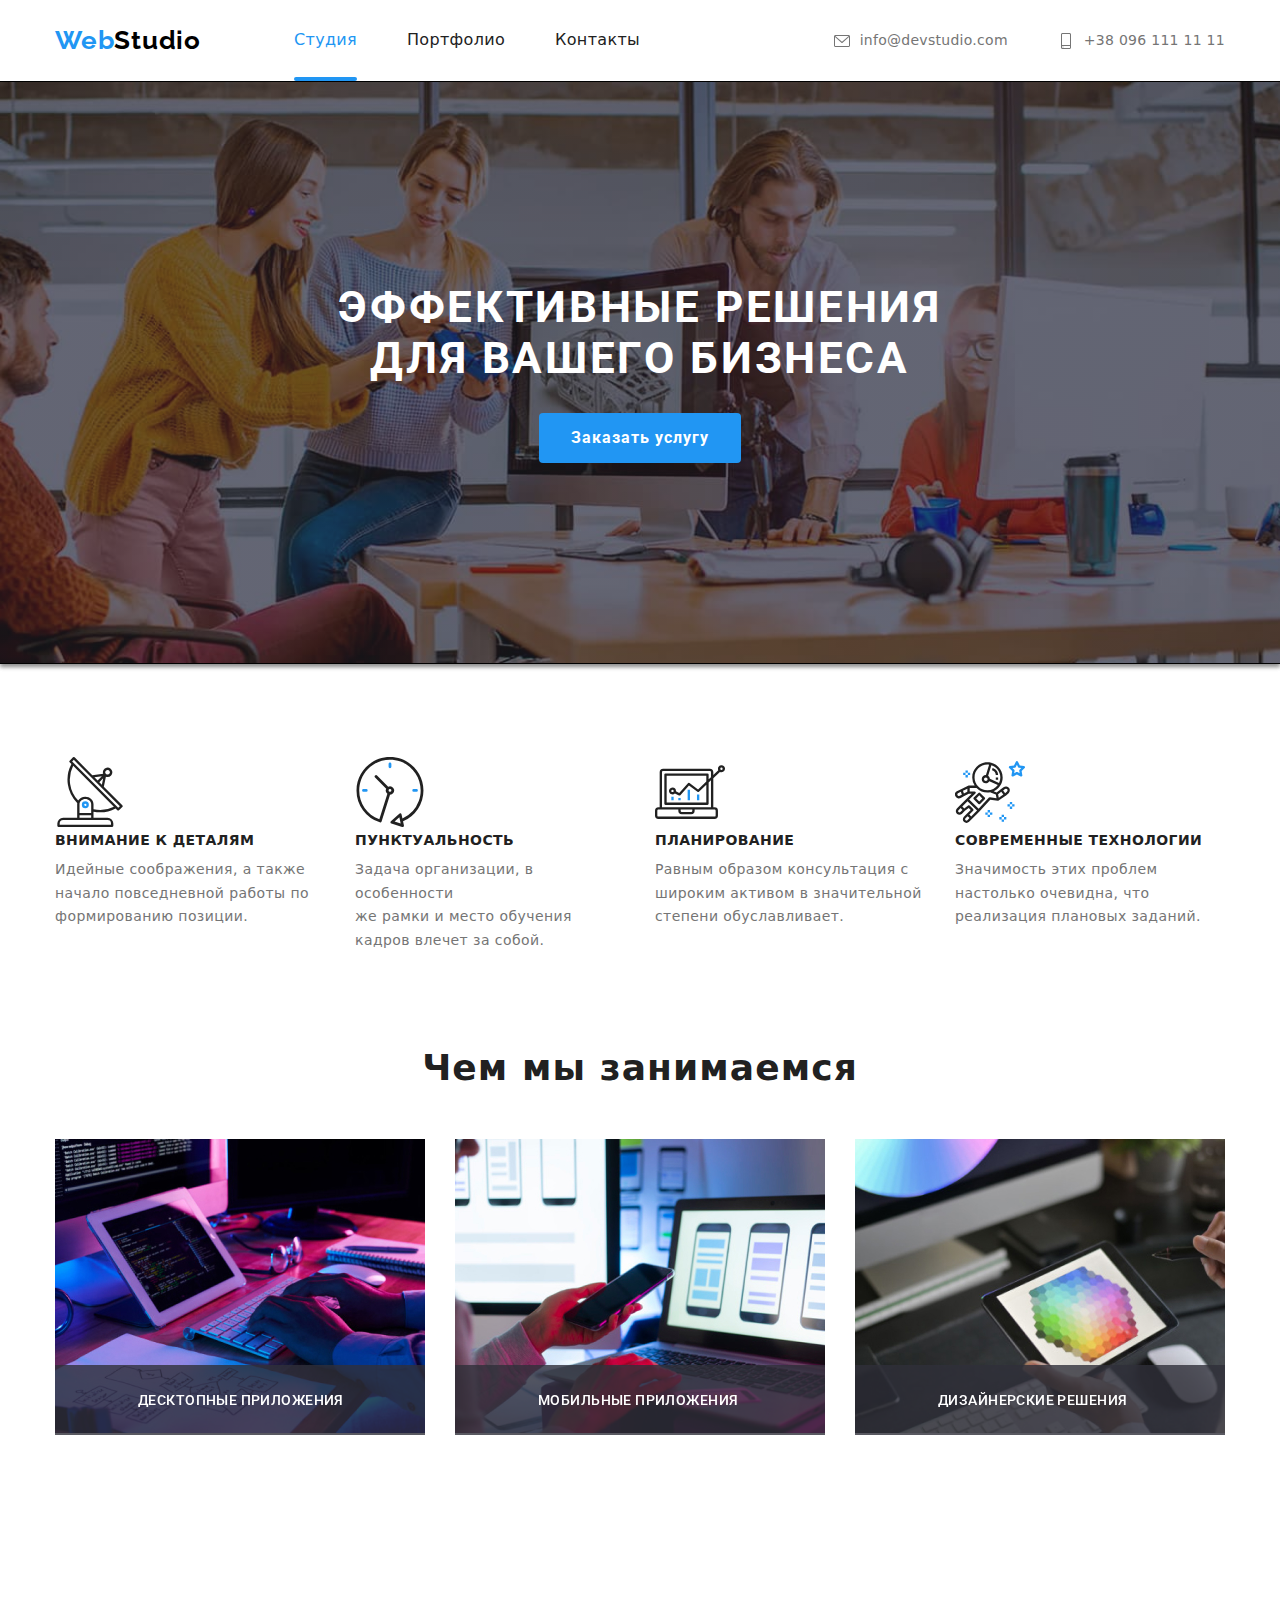
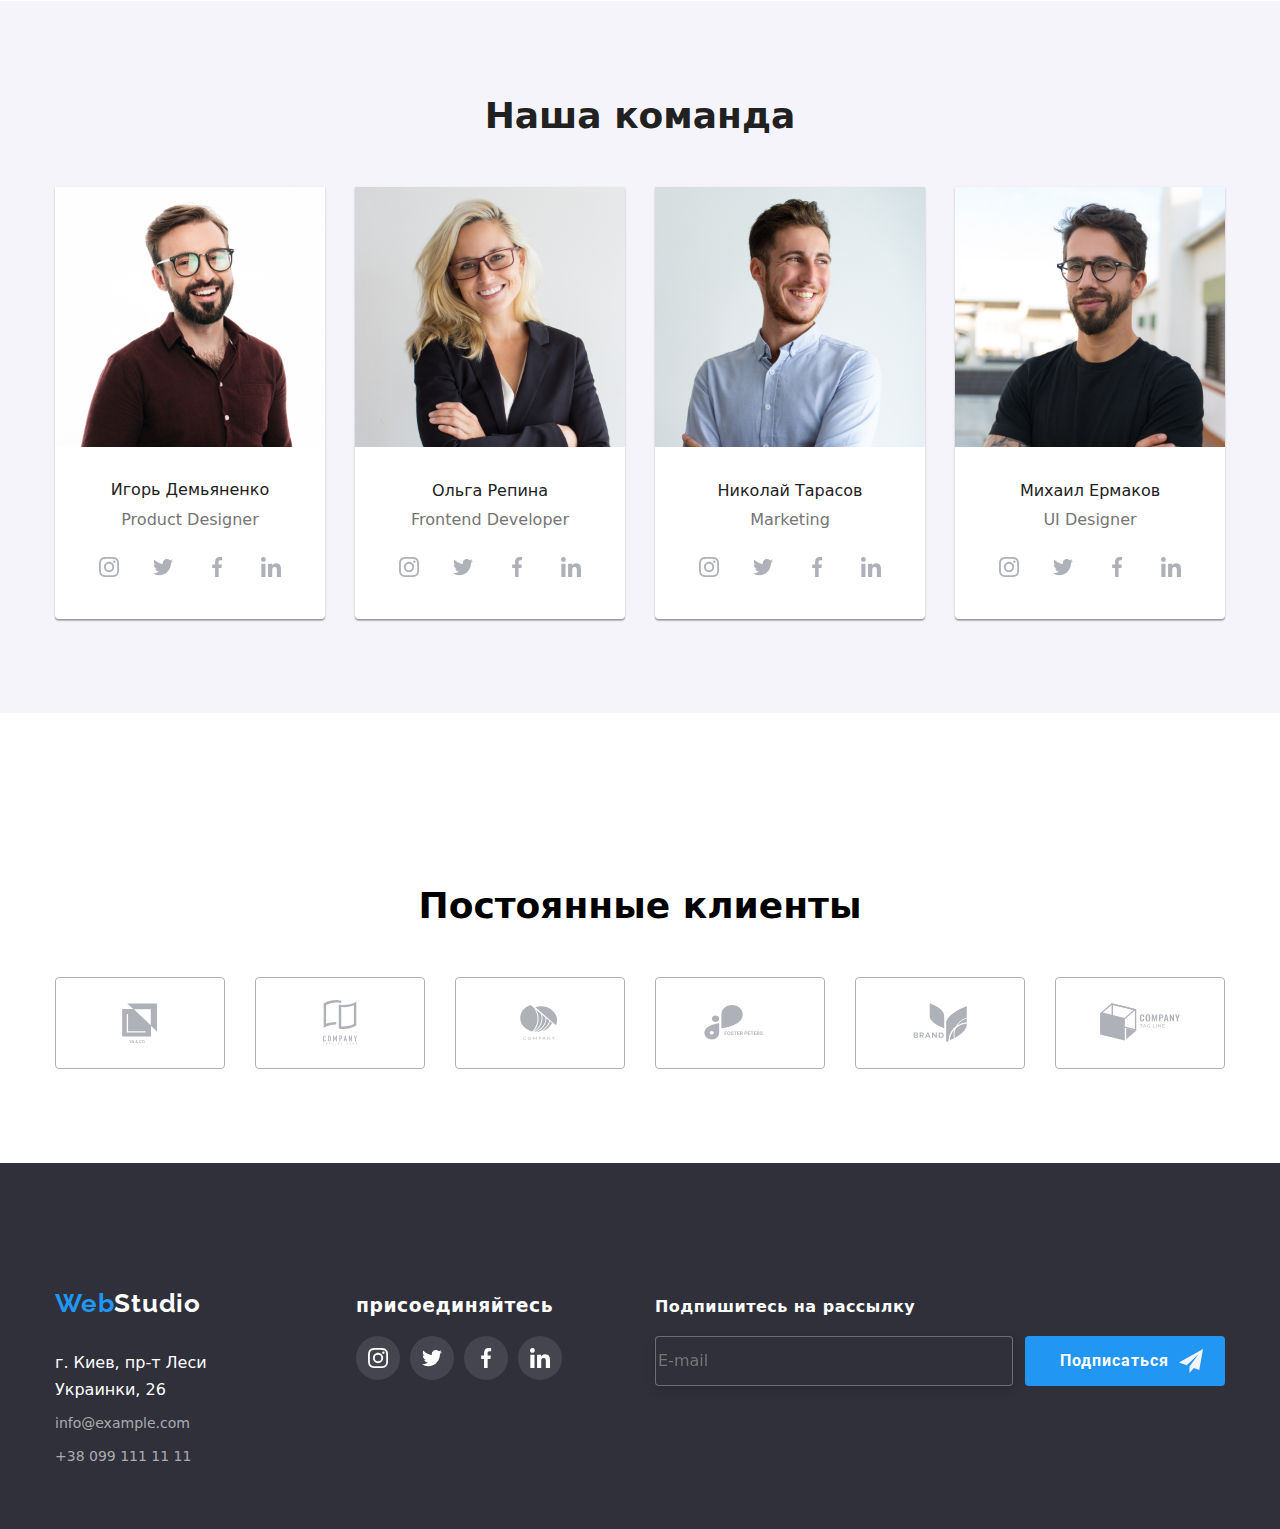
==== index.html @ 6992325c "yo" ====
<!DOCTYPE html>
<html lang="ru">
  <head>
    <meta charset="UTF-8" />
    <meta http-equiv="X-UA-Compatible" content="IE=edge" />
    <meta name="viewport" content="width=device-width, initial-scale=1.0" />
    <title>Document</title>
    <!--Стили-->
    <link rel="stylesheet" href="./css/style.css" />
    <!--Основные шрифты-->
    <link rel="preconnect" href="https://fonts.googleapis.com" />
    <link rel="preconnect" href="https://fonts.gstatic.com" crossorigin />
    <link
      href="https://fonts.googleapis.com/css2?family=Raleway:wght@700&family=Roboto:wght@400;500;700;900&display=swap"
      rel="stylesheet"
    />
    <link
      rel="stylesheet"
      href="https://cdnjs.cloudflare.com/ajax/libs/modern-normalize/1.1.0/modern-normalize.min.css"
    />
  </head>
  <body>
    <!-- Секция хедер -->
    <header class="header">
      <div class="container header-nav-list">
        <nav class="header-container">
          <a class="header-logo" href="./index.html"
            >Web<span class="logo-studio">Studio</span></a
          >

          <ul class="header-list list">
            <li class="nav-item">
              <a href="./index.html" class="header-item-studio  current neon"
                >Студия</a
              >
            </li>
            <li class="nav-item">
              <a
                href="./portfolio.html"
                class="header-item-portfolio"
                target="_blank"
                >Портфолио</a
              >
            </li>
            <li class="nav-item">
              <a href="" class="header-item-contacts">Контакты</a>
            </li>
          </ul>
        </nav>
        <ul class="header-nav list">
          <li class="mail-contacts link">
            <a class="header-mail" href="mailto:info@devstudio.com">
              <svg class="icon-mail" width="16px" height="12px">
                <use href="./images/icons.svg/symbol-defs.svg#mail" ></use>
              </svg>
              info@devstudio.com
            </a>
          </li>
          <li class="mail-contacts link">
            <a class="header-phone" href="tel:+380961111111">
              <svg class="icon-phone" width="10px" height="16px">
                <use href="./images/icons.svg/symbol-defs.svg#telefone"></use>
              </svg>
              +38 096 111 11 11</a
            >
          </li>
        </ul>
      </div>
    </header>
    <!-- Уникальный контент -->
    <main class="main">
      <section class="unique-content">
        <div class="container">
          <h1 class="main-logo">
            Эффективные решения<br />
            для вашего бизнеса
          </h1>
          <button class=" main-button" type="button btn" data-modal-open>Заказать услугу</button>
       <div class=" backdrop is-hidden" data-modal>
            <div class="modal">
             <button class=" close-btn" data-modal-close>
               <svg class="close">
                 <use href="./images/icons.svg/symbol-defs.svg#icon-close">
                 </use>
                </svg>
                </use>
              </button>
              <h2 class="modal-title">Оставьте свои данные, мы вам перезвоним</h2>
              <form class="form-js">                
              <div class="modal-js">
                <label for="name">Имя</label>
                
                <input class="input-box" type="text" name="name" id="name">
              <svg class="modal-icon"><use href="./images/icons.svg/modal.svg#black-man"></use></svg>
              </div>
              <div class="modal-js">
                <label for="tel">Телефон</label>
                <svg class="modal-icon"><use href="./images/icons.svg/modal.svg#black-phone"></use></svg>
                <input class="input-box" type="tel" name="tel" id="tel">
              </div>
              <div class="modal-js">
                <label for="input-box">Почта</label>
                <svg class="modal-icon"><use href="./images/icons.svg/modal.svg#black-email"></use></svg>
                <input class="input-box" type="mail" name="mail" id="mail">
                </div>
                <div class="modal-js">
                  <label  for="input-box-coment">Коментарий</label>
                  <textarea class="input-box-coment" name="coment" id="coment" placeholder="Введите текст" rows="10"></textarea>
              </div>
              <div class="modal-js">
                <label class="checkbox__label">
                <input  class="checkbox__input visualitty-hidden" type="checkbox" >
                 <span class="custom-checkbox">
                   <svg class="custom-checkbox-icon" width="11" height="8"><use href="./images/icons.svg/modal.svg#checkmark"></svg> </span>
                  <span class="text-modal">Соглашаюсь с рассылкой и принимаю</span> <a class="modal-link" href> Условия договора </a></span>
                </label>
              </div>
              </form>
              <button class="send"><a class="send-maseng" href="">Отправить</a></button>
            </div>
          </div>
        </div>
      </section>

      <section class="hero">
        <div class="container">
          <ul class="hero-list list">
            <li class="hero-item">
              <div class="hero-item-logo">
                <svg class="item-logo-svg">
                    <use href="./images/icons.svg/symbol-defs.svg#antenna">
                    </use>
                  </svg>
                </div>
              <h3 class="hero-title">Внимание к деталям</h3>
              <p class="upper-title">
                Идейные соображения, а также <br />
                начало повседневной работы по формированию позиции.
              </p>
            </li>

            <li class="hero-item clock">
              <div class="hero-item-logo">
                <svg class="item-logo-svg">
                    <use href="./images/icons.svg/symbol-defs.svg#clock-1">
                    </use>
                  </svg>
                </div>
              <h3 class="hero-title">Пунктуальность</h3>
              <p class="upper-title">
                Задача организации, в особенности<br />
                же рамки и место обучения кадров влечет за собой.
              </p>
            </li>

            <li class="hero-item noute">
              <div class="hero-item-logo">
                <svg class="item-logo-svg">
                    <use href="./images/icons.svg/symbol-defs.svg#noute">
                    </use>
                  </svg>
                </div>
              <h3 class="hero-title">Планирование</h3>
              <p class="upper-title">
                Равным образом консультация с широким активом в значительной
                степени обуславливает.
              </p>
            </li>

            <li class="hero-item cosmo">
              <div class="hero-item-logo">
                <svg class="item-logo-svg">
                    <use href="./images/icons.svg/symbol-defs.svg#cosmo">
                    </use>
                  </svg>
                </div>
              <h3 class="hero-title">Современные технологии</h3>
              <p class="upper-title">
                Значимость этих проблем настолько очевидна, что реализация
                плановых заданий.
              </p>
            </li>
          </ul>
        </div>
      </section>
      <section class="study">
        <div class="container">
          <h2 class="study-title" lang="ru">Чем мы занимаемся</h2>
          <ul class="study-list list">
            <li class="picture-item">
              <img
                class="study-item-image"
                src="./images/image-1.jpg"
                alt="image1"
                width="370"
                height="294"
              />
               <div class="box-1">
                <h3 class="tittle-work">Десктопные приложения</h3>
              </div>
           </li>
            <li class="picture-item">
              <img
                class="study-item-image"
                src="./images/image-2.jpg"
                alt="image2"
                width="370"
                height="294"
              />
              <div class="box-1">
                <h3 class="tittle-work">Мобильные приложения</h3>
              </div>
            </li>
            <li class="picture-item">
              <img
                class="study-item-image"
                src="./images/image-3.jpg"
                alt="image3"
                width="370"
                height="294"
              />
               <div class="box-1">
                <h3 class="tittle-work">Дизайнерские решения</h3>
              </div>
            </li>
          </ul>
        </div>
      </section>

      <!-- Секци наша команда-->
      <section class="about">
        <div class="container">
          <h2 class="about-text" lang="ru">Наша команда</h2>
          <ul class="about-list list">
            <li class="about-item">
              <img
                class="about-imag1 icons"
                src="./images/imges-1.jpg"
                alt="Игорь Демьяненко"
                width="270"
                height="260"
              />

              <div class="about-product">
                <h3 class="about-title-igor" lang="ru">Игорь Демьяненко</h3>
                <p class="about-upper-product">Product Designer</p>
               <ul class="soc-sety">
                  <li class="team-icon">
                    <a class="team-link-icon" href="" aria-label="instagram">
                      <svg class="svg-icon">
                        <use
                          href="./images/icons.svg/symbol-defs.svg#instagram"
                        ></use>
                      </svg>
                    </a>
                  </li>
                  <li class="team-icon">
                    <a class="team-link-icon" href="" aria-label="twitter">
                      <svg class="svg-icon">
                        <use
                          href="./images/icons.svg/symbol-defs.svg#twitter"
                        ></use>
                      </svg>
                    </a>
                  </li>
                  <li class="team-icon">
                    <a class="team-link-icon" href="" aria-label="facebook">
                      <svg class="svg-icon">
                        <use
                          href="./images/icons.svg/symbol-defs.svg#facebook"
                        ></use>
                      </svg>
                    </a>
                  </li>
                  <li class="team-icon">
                    <a class="team-link-icon" href="" aria-label="linkedin">
                      <svg class="svg-icon">
                        <use href="./images/icons.svg/symbol-defs.svg#linkedin"></use>
                      </svg>
                    </a>
                  </li>
                </ul>
              </div>
            </li>

            <li class="about-item">
              <img
                class="about-imag2"
                src="./images/imges-2.jpg"
                alt="Ольга Репина"
                width="270"
                height="260"
              />
              <div class="about-product">
                <h3 class="about-title-olga" lang="ru">Ольга Репина</h3>
                <p class="about-upper-fronted">Frontend Developer</p>
                 <ul class="soc-sety">
                  <li class="team-icon">
                    <a class="team-link-icon" href="" aria-label="instagram">
                      <svg class="svg-icon">
                        <use
                          href="./images/icons.svg/symbol-defs.svg#instagram"
                        ></use>
                      </svg>
                    </a>
                  </li>
                  <li class="team-icon">
                    <a class="team-link-icon" href="" aria-label="twitter">
                      <svg class="svg-icon">
                        <use
                          href="./images/icons.svg/symbol-defs.svg#twitter"
                        ></use>
                      </svg>
                    </a>
                  </li>
                  <li class="team-icon">
                    <a class="team-link-icon" href="" aria-label="facebook">
                      <svg class="svg-icon">
                        <use
                          href="./images/icons.svg/symbol-defs.svg#facebook"
                        ></use>
                      </svg>
                    </a>
                  </li>
                  <li class="team-icon">
                    <a class="team-link-icon" href="" aria-label="linkedin">
                      <svg class="svg-icon">
                        <use href="./images/icons.svg/symbol-defs.svg#linkedin"></use>
                      </svg>
                    </a>
                  </li>
                </ul>
              </div>
            </li>

            <li class="about-item">
              <img
                class="about-imag3"
                src="./images/imges-3.jpg"
                alt="Николай Тарасов"
                width="270"
                height="260"
              />
              <div class="about-product">
                <h3 class="about-title-nicolay" lang="ru">Николай Тарасов</h3>
                <p class="about-upper-marketing">Marketing</p>
                <ul class="soc-sety">
                  <li class="team-icon">
                    <a class="team-link-icon" href="" aria-label="instagram">
                      <svg class="svg-icon">
                        <use
                          href="./images/icons.svg/symbol-defs.svg#instagram"
                        ></use>
                      </svg>
                    </a>
                  </li>
                  <li class="team-icon">
                    <a class="team-link-icon" href="" aria-label="twitter">
                      <svg class="svg-icon">
                        <use
                          href="./images/icons.svg/symbol-defs.svg#twitter"
                        ></use>
                      </svg>
                    </a>
                  </li>
                  <li class="team-icon">
                    <a class="team-link-icon" href="" aria-label="facebook">
                      <svg class="svg-icon">
                        <use
                          href="./images/icons.svg/symbol-defs.svg#facebook"
                        ></use>
                      </svg>
                    </a>
                  </li>
                  <li class="team-icon">
                    <a class="team-link-icon" href="" aria-label="linkedin">
                      <svg class="svg-icon">
                        <use href="./images/icons.svg/symbol-defs.svg#linkedin"></use>
                      </svg>
                    </a>
                  </li>
                </ul>
              </div>
            </li>

            <li class="about-item">
              <img
                class="about-imag4"
                src="./images/imges-4.jpg"
                alt="Михаил Ермаков"
                width="270"
                height="260"
              />
              <div class="about-product">
                <h3 class="about-title-mihail" lang="ru">Михаил Ермаков</h3>
                <p class="about-upper">UI Designer</p>
                <ul class="soc-sety">
                  <li class="team-icon">
                    <a class="team-link-icon" href="" aria-label="instagram">
                      <svg class="svg-icon">
                        <use
                          href="./images/icons.svg/symbol-defs.svg#instagram"
                        ></use>
                      </svg>
                    </a>
                  </li>
                  <li class="team-icon">
                    <a class="team-link-icon" href="" aria-label="twitter">
                      <svg class="svg-icon">
                        <use
                          href="./images/icons.svg/symbol-defs.svg#twitter"
                        ></use>
                      </svg>
                    </a>
                  </li>
                  <li class="team-icon">
                    <a class="team-link-icon" href="" aria-label="facebook">
                      <svg class="svg-icon">
                        <use
                          href="./images/icons.svg/symbol-defs.svg#facebook"
                        ></use>
                      </svg>
                    </a>
                  </li>
                  <li class="team-icon">
                    <a class="team-link-icon" href="" aria-label="linkedin">
                      <svg class="svg-icon">
                        <use href="./images/icons.svg/symbol-defs.svg#linkedin"></use>
                      </svg>
                    </a>
                  </li>
                </ul>
        </div>
        
      </section>
    </main>
    <!-- Секция наши клиенты -->
    <section class="clients">
    <div class="container">
      <h4 class="most-client">Постоянные клиенты</h4>
      <ul class="all-client">
        <li class="client">
          <a class="client-link " href="" aria-label="client-1">
            <svg class="client-icon">
              <use href="./images/icons.svg/symbol-defs.svg#client-1">

              </use></svg></a></li>
        <li class="client">
          <a class="client-link " href="" aria-label="client-2">
            <svg class="client-icon">
              <use href="./images/icons.svg/symbol-defs.svg#client-2">

              </use></svg></a></li>
        <li class="client">
          <a class="client-link" href="" aria-label="client-3">
            <svg class="client-icon">
              <use  href="./images/icons.svg/symbol-defs.svg#client-3">

              </use></svg></a></li>
        <li class="client">
          <a class="client-link" href="" aria-label="client-4">
            <svg class="client-icon">
              <use  href="./images/icons.svg/symbol-defs.svg#client-4">

              </use></svg></a></li>
        <li class="client">
          <a class="client-link" href="" aria-label="client-5">
            <svg class="client-icon">
              <use  href="./images/icons.svg/symbol-defs.svg#client-5">

              </use></svg></a></li>
        <li class="client">
          <a class="client-link" href="" aria-label="client-6">
            <svg class="client-icon">
              <use href="./images/icons.svg/symbol-defs.svg#client-6">

              </use></svg></a></li>
      </ul>
    </div>
  </section>  
    <!-- Секция контакты -->

    <footer class="footer-container">
      <div class="container adress-footer">
        <div class="conteyner-footer">
        <a class="footer-logo" href="./index.html"
          >Web<span class="logo-studio-footer">Studio</span></a>
        <address class="address">г. Киев, пр-т Леси Украинки, 26</address>
        <ul class="footer-list list">
          <li class="footer-adress">
            <a class="footer-item" href="mailto:info@example.com"
              >info@example.com</a
            >
          </li>
          <li class="footer-list list">
            <a class="footer-item" href="tel:+380991111111"
              >+38 099 111 11 11</a
            >
          </li>
        </ul>
      </div>
       <div class="sety-come">
          <h3 class="commen">присоединяйтесь</h3>
          <ul class="sety">
          <li class="sety-social"><a class="social-all" href=""aria-label="instogram">
            <svg class="svg-icon-come"><use href="./images/icons.svg/symbol-defs.svg#instagram-logo"></svg></a></li>
          <li class="sety-social"><a class="social-all" href=""aria-label="twitter">
            <svg class="svg-icon-come"><use href="./images/icons.svg/symbol-defs.svg#twitter-logo"></svg></a></li>
          <li class="sety-social"><a class="social-all" href=""aria-label="facebook">
            <svg class="svg-icon-come"><use href="./images/icons.svg/symbol-defs.svg#facebook-logo"></svg></a></li>
          <li class="sety-social"><a class="social-all" href=""aria-label="IN">
            <svg class="svg-icon-come"><use href="./images/icons.svg/symbol-defs.svg#linkedin-logo"></svg></a></li>
        </ul>
        </div>
        <form action=""class="form-masenger">
          <label class="masenger" for="">Подпишитесь на рассылку
            <input class="input-masenger"  placeholder="E-mail" type="text">
          </label>
          <button class="masenger-send"><span class="masenger-send-go">Подписаться</span> <svg class="send-icon"><use href="./images/icons.svg/modal.svg#icon-send-1"></use></svg></button>
          </form>
        </div>
    </footer>
    <script src="./JS/modal.js"></script>
  </body>
</html>
---- css/style.css ----
/*font-family: 'Raleway', sans-serif;
font-family: 'Roboto', sans-serif;
*/
html {
  box-sizing: border-box;
}
*,
*::before,
*::after {
  box-sizing: inherit;
}
body {
  font-family: Roboto, sans-serif;
}
:root {
  --main-font: Roboto;
  --accent-color: var(--#2196F3);
  --transition-timing: 250ms;
  --transition-function: cubic-bezier(0.4, 0, 0.2, 1);
}
.list {
  list-style: none;
}
.link {
  text-decoration: none;
}
a {
  text-decoration: none;
}
button {
  cursor: pointer;
}
ul {
  padding: 0;
  margin: 0px;
}
h1,
h2,
h3,
h4,
h5,
h6,
p {
  margin-top: 0;
  margin-bottom: 0;
}
textarea {
  resize: none;
}
.header {
  border-bottom: 1px solid #eeeeee;
  padding-bottom: 25px;
  padding-top: 25px;
}
.container {
  width: 1200px;
  padding-left: 15px;
  padding-right: 15px;
  margin-right: auto;
  margin-left: auto;
}
.header-container {
  display: flex;
  align-items: center;
}
.header-nav-list {
  display: flex;
  align-items: center;
}
/* WebStudio */

.header-logo {
  font-family: Raleway;
  font-style: normal;
  font-weight: bold;
  font-size: 26px;
  line-height: 1.2;
  margin-right: 93px;
  letter-spacing: 0.03em;

  color: #2196f3;
}
/* WebStudio */
.logo-studio {
  font-family: Raleway;
  font-style: normal;
  font-weight: bold;
  font-size: 26px;
  line-height: 1.2;
  letter-spacing: 0.03em;

  color: #000000;
}
/* Студия */

.header-list {
  display: flex;
  margin: 0px;
}

.header-item-studio {
  font-weight: 500;
  padding-top: 32px;
  padding-bottom: 32px;
  line-height: 1.14;
  letter-spacing: 0.02em;
  color: #212121;
  position: relative;
  transition: color var(--transition-timing) var(--transition-function);
}
.neon::after {
  content: "";
  position: absolute;
  background-color: #2196f3;
  border-radius: 2px;
  left: 0;
  bottom: 0;
  display: block;
  width: 100%;
  height: 4px;
}
.header-list .nav-item .current {
  color: #2196f3;
}
/* Студия */
.header-item-studio:hover,
.header-item-studio:focus {
  font-weight: 500;
  line-height: 1.14;
  letter-spacing: 0.02em;
  color: #2196f3;
}

/* Портфолио */
.header-item-portfolio {
  font-weight: 500;
  padding-top: 32px;
  padding-bottom: 32px;
  letter-spacing: 0.02em;
  position: relative;
  color: #212121;
  transition: color var(--transition-timing) var(--transition-function);
}

/* Портфолио */
.header-item-portfolio:hover,
.header-item-portfolio:focus {
  font-weight: 500;

  letter-spacing: 0.02em;
  color: #2196f3;
}
/* Контакты */
.nav-item:not(:last-child) {
  margin-right: 50px;
}
.header-item-contacts {
  font-weight: 500;
  padding-top: 32px;
  padding-bottom: 32px;
  line-height: 1.14;
  letter-spacing: 0.02em;
  transition: color var(--transition-timing) var(--transition-function);
  color: #212121;
}

/* Контакты */
.header-item-contacts:hover,
.header-item-contacts:focus {
  font-weight: 500;
  line-height: 1.14;
  letter-spacing: 0.02em;

  color: #2196f3;
}
.mail-contacts:hover {
  color: #2196f3;
}
.header-nav {
  display: flex;
  margin-top: 0px;
  margin-bottom: 0px;
  margin-left: auto;
}
/* info@devstudio.com */
.mail-contacts:not(:last-child) {
  margin-right: 50px;
}

.header-mail {
  display: flex;
  align-items: center;
  font-weight: 500;
  letter-spacing: 0.02em;
  font-size: 14px;
  line-height: 1.14;
  color: #757575;
  transition: color var(--transition-timing) var(--transition-function);
}
.icon-mail {
  fill: #757575;
  margin-right: 10px;
  height: 16px;
}
.header-mail:hover .icon-mail,
.header-mail:focus .icon-mail,
.header-phone:hover .icon-phone,
.header-phone:focus .icon-phone {
  fill: #2196f3;
}

/* info@devstudio.com */
.header-mail:hover,
.header-mail:focus,
.header-phone:hover,
.header-phone:focus {
  color: #2196f3;
}
/* +38 096 111 11 11 */

.header-phone {
  display: block;
  display: flex;
  align-items: center;
  font-weight: 500;
  font-size: 14px;
  line-height: 1.14;
  letter-spacing: 0.02em;
  color: #757575;
  align-items: center;
  transition: color var(--transition-timing) var(--transition-function);
}
/* +38 096 111 11 11 */

.icon-phone {
  fill: #757575;
  margin-right: 10px;
  width: 16px;
}

/* Bg */
.hero {
  padding-top: 94px;
  padding-bottom: 94px;
}
.hero-list {
  display: flex;
}
.hero-item {
  width: 270px;
}

.hero-item:not(:last-child) {
  margin-right: 30px;
}

.unique-content {
  margin: 0 auto;
  padding-top: 200px;
  padding-bottom: 200px;
  text-align: center;
  max-width: 1600px;
  background-color: #2f303a;
  background-image: linear-gradient(
      to right,
      rgba(47, 48, 58, 0.4),
      rgba(47, 48, 58, 0.4)
    ),
    url(../images/foto.jpg);
  background-repeat: no-repeat;
  background-position: center;
  background-size: cover;
  outline: 1px solid black;
  box-shadow: 0px 4px 4px rgba(0, 0, 0, 0.25), 0px 4px 4px rgba(0, 0, 0, 0.25);
}
/* Эффективные решения для вашегоt бизнеса */
.main-logo {
  font-family: Roboto;
  text-align: center;
  letter-spacing: 0.06em;
  text-transform: uppercase;
  font-size: 44px;
  color: #ffffff;
}

/* bg кнопка */
.btn {
  display: flexbox;
  margin: 30px 700px 200px 700px;
}
.main-button {
  margin-top: 30px;
  padding: 10px 32px;
  min-width: 13px;
  color: #ffffff;
  background-color: #2196f3;
  font-size: 16px;
  font-weight: bold;
  cursor: pointer;
  line-height: 1.87;
  align-items: center;
  letter-spacing: 0.06em;
  border-radius: 4px;
  border: 0;
  font-family: Roboto;
}
.main-button:hover,
.main-button:focus {
  font-family: Roboto;
  line-height: 1.87;
  align-items: center;
  letter-spacing: 0.06em;
  border-radius: 4px;
  border: 0;
}
.backdrop {
  position: fixed;
  top: 0;
  left: 0;
  width: 100%;
  height: 100%;
  background-color: rgba(0, 0, 0, 0.2);
  transition: opacity 250ms cubic-bezier(0.4, 0, 0.2, 1),
    transform 250ms cubic-bezier(0.4, 0, 0.2, 1);
}
.backdrop.is-hidden {
  position: fixed;
  top: 0;
  left: 0;
  width: 100%;
  height: 100%;
  background-color: rgba(0, 0, 0, 0.2);
  opacity: 0;
  transition: opacity 250ms cubic-bezier(0.4, 0, 0.2, 1),
    transform 250ms cubic-bezier(0.4, 0, 0.2, 1);
  pointer-events: none;
}
.modal {
  position: absolute;
  top: 50%;
  left: 50%;
  transform: translate(-50%, -50%);
  min-width: 528px;
  min-height: 581px;
  background-color: #ffffff;
  box-shadow: 0px 1px 3px rgb(0 0 0 / 12%), 0px 1px 1px rgb(0 0 0 / 14%),
    0px 2px 1px rgb(0 0 0 / 20%);
  border-radius: 4px;
}
.close {
  width: 11px;
  height: 11px;
}
.close-btn {
  position: absolute;
  right: 8px;
  top: 8px;
  width: 30px;
  height: 30px;
  border-radius: 50%;
  border: 1px solid rgba(0, 0, 0, 0.1);
  box-sizing: border-box;
  background-color: #ffffff;
  cursor: pointer;
  transition: fill var(--transition-timing) var(--transition-function);
}
.close-btn:hover,
.close-btn:focus {
  fill: #2196f3;
}
.form-js {
  width: 448px;
  margin-left: auto;
  margin-right: auto;
  margin-top: 12px;
}
.modal-title {
  font-family: Roboto;
  font-weight: 700;
  font-size: 20px;
  letter-spacing: 0.03em;
  margin-top: 37px;
}
.modal-js {
  display: flex;
  position: relative;
  flex-direction: column;
  margin-bottom: 10px;
  transition: 250ms cubic-bezier(0.4, 0, 0.2, 1);
}
.modal-js label {
  margin-bottom: 4px;
  letter-spacing: 0.01em;
  color: #757575;
  margin-left: 0px;
  text-align: left;
}
.modal-js input[type="checkbox"] {
  width: 40px;
}
.modal-link {
  line-height: 1.16;
  letter-spacing: 0.03em;
  color: #2196f3;
  margin-left: 5px;
  text-decoration: underline;
  text-underline-position: under;
}

.input-box {
  width: 448px;
  height: 40px;
  border: 1px solid rgba(33, 33, 33, 0.2);
  border-radius: 4px;
  transition: border-color var(--transition-timing) var(--transition-function);
  padding-left: 42px;
}

.input-box-coment {
  height: 120px;
  border: 1px solid rgba(33, 33, 33, 0.2);
  border-radius: 4px;
  padding-top: 12px;
  padding-bottom: 12px;
  padding-left: 16px;
  padding-right: 16px;
  transition: border-color var(--transition-timing) var(--transition-function);
}
.input-box:hover,
.input-box:focus {
  border-color: #2196f3;
}
.modal-js:hover,
.modal-js:focus,
.input-box-coment:focus,
.input-box:focus {
  color: #2196f3;
  outline-color: #2196f3;
  border: none;
}
.input-box-coment:hover {
  border-color: #2196f3;
}
.modal-js:focus-within .modal-icon {
}

/* CHECKBOX */
.checkbox__label {
  display: flex;
  align-items: center;
  justify-content: center;
}
.checkbox__label:focus {
  border-color: #2196f3;
}

.custom-checkbox-icon {
  width: 10px;
  height: 10px;
  opacity: 0;
  fill: #eeeeee;
  transition: opacity 300ms ease-in;
}

.checkbox__input:checked + .custom-checkbox .custom-checkbox-icon {
  opacity: 1;
  outline: 2px solid #2196f3;
  background-color: #2196f3;
  border-radius: 1.5px;
}

.checkbox__input:checked + .custom-checkbox {
  background-color: #2196f3;
}

.custom-checkbox:hover {
  border-color: #2196f3;
}

.custom-checkbox {
  width: 14px;
  display: flex;
  margin-right: 7px;
  align-items: center;
  justify-content: center;
  border: 1.5px solid #212121;
  border-radius: 2px;
}

.visualitty-hidden {
  position: absolute;
  white-space: nowrap;
  width: 1px;
  height: 1px;
  overflow: hidden;
  border: 0;
  padding: 0;
  clip: rect(0 0 0 0);
  clip-path: inset(50%);
  margin: -1px;
}
.text-modal {
  font-size: 14px;
}
.send {
  width: 200px;
  height: 50px;
  min-width: 13px;
  color: #ffffff;
  background-color: #2196f3;
  font-size: 16px;
  font-weight: bold;
  cursor: pointer;
  line-height: 1.87;
  align-items: center;
  letter-spacing: 0.06em;
  border-radius: 4px;
  border: 0;
  font-family: Roboto;
}
.modal-icon {
  position: absolute;
  top: 50%;
  left: 15px;
  display: inline-block;
  width: 18px;
  height: 18px;
  transition: fill var(--transition-timing) var(--transition-function);
  fill: currentColor;
}

/* Внимание к деталям */
.hero-title {
  font-size: 14px;
  line-height: 1.15;
  letter-spacing: 0.03em;
  text-transform: uppercase;
  margin-bottom: 10px;

  color: #212121;
}
.herdalo-item-logo {
  height: 120px;
  border-radius: 4px;
  margin-bottom: 30px;
  display: flex;
  justify-content: center;
  align-items: center;
  background-color: #f5f4fa;
}
.item-logo-svg {
  width: 70px;
  height: 70px;
}
/* Идейные соображения, а также начало повседневной работы по формированию позиции. */
.upper-title {
  font-size: 14px;
  line-height: 1.7;
  letter-spacing: 0.03em;

  color: #757575;
}
/* Чем мы занимаемся */
.study {
  padding-bottom: 94px;
}

.study-title {
  margin-bottom: 50px;
  font-size: 36px;
  line-height: 42px;
  text-align: center;
  letter-spacing: 0.03em;

  color: #212121;
}

.study-list {
  display: flex;
}
.picture-item:not(:last-child) {
  margin-right: 30px;
}
/* img */
.study-item-image {
  width: 370px;
}
.box-1 {
  background: rgba(47, 48, 58, 0.8);
  content: "";
  width: 370px;
  height: 70px;
  display: flex;
  transform: translateY(-72px);

  align-items: center;
}
.tittle-work {
  color: #ffffff;
  font-family: "Roboto";
  font-style: normal;
  font-weight: 500;
  font-size: 14px;
  line-height: 16px;
  text-align: center;
  letter-spacing: 0.03em;
  text-transform: uppercase;
  margin-left: 83px;
}

/* Section bg */
.about {
  text-align: center;
  padding-bottom: 94px;
  padding-top: 94px;
  padding-bottom: 94px;
  max-width: 1600px;
  margin: 0 auto;

  background: #f5f4fa;
}
.about-list {
  display: flex;
}
/* Наша команда */
.about-text {
  color: #212121;
  font-weight: bold;
  font-size: 36px;
  margin-bottom: 50px;
  text-align: center;
}
.about-item {
  text-align: center;
  margin-right: 30px;
  border-radius: 0px 0px 4px 4px;
  box-shadow: 0px 1px 3px rgb(0 0 0 / 12%), 0px 1px 1px rgb(0 0 0 / 14%),
    0px 2px 1px rgb(0 0 0 / 20%);
  background: #ffffff;
}
.about-imag1 {
  width: 270px;
}

.about-product {
  padding-top: 30px;
  padding-bottom: 30px;
}
/* Соц сети*/
.soc-sety {
  list-style-type: none;
  display: flex;
  padding-left: 0;
  justify-content: center;
  margin-top: 16px;
}

.team-icon:not(:last-child) {
  margin-right: 10px;
}
.team-icon {
  width: 44px;
  height: 44px;
}
.team-link-icon {
  display: flex;
  width: 100%;
  height: 100%;
  justify-content: center;
  align-items: center;
  color: #afb1b8;
  border-radius: 50%;
  transition: color var(--transition-timing) var(--transition-function),
    background-color var(--transition-timing) var(--transition-function);
}

.team-link-icon:hover,
.team-link-icon:focus {
  background-color: #2196f3;
  color: #fff;
}
.svg-icon {
  fill: currentColor;
  width: 20px;
  height: 20px;
}
.svg-icon:hover,
.svg-icon:focus {
  fill: #ffffff;
  height: 100%;
}

/* img1 */
.about-title-igor {
  font-weight: 500;
  font-size: 16px;
  color: #212121;
  margin-bottom: 10px;
}
/* Product Designer */
.about-upper-product {
  font-weight: normal;
  font-size: 16px;
  line-height: 19px;
  color: #757575;
}
/* img2 */
.about-item-block {
  box-shadow: 0px 1px 3px rgb(0 0 0 / 12%), 0px 1px 1px rgb(0 0 0 / 14%),
    0px 2px 1px rgb(0 0 0 / 20%);
  border-radius: 0px 0px 4px 4px;
}
.about-item:not(:last-child) {
  margin-right: 30px;
}
.about-imag2 {
  width: 270px;
}
.about-title-olga {
  font-weight: 500;
  font-size: 16px;
  line-height: 19px;
  margin-bottom: 10px;
  color: #212121;
}
.about-upper-fronted {
  font-weight: normal;
  font-size: 16px;
  line-height: 19px;
  color: #757575;
}
/* img3 */
.about-item-box {
  margin-right: 30px;
  box-shadow: 0px 1px 3px rgb(0 0 0 / 12%), 0px 1px 1px rgb(0 0 0 / 14%),
    0px 2px 1px rgb(0 0 0 / 20%);
  border-radius: 0px 0px 4px 4px;
}
.about-imag3 {
  width: 270px;
}
.about-title-nicolay {
  font-weight: 500;
  font-size: 16px;
  line-height: 19px;
  margin-bottom: 10px;
  color: #212121;
}
.about-upper-marketing {
  font-weight: normal;
  font-size: 16px;
  line-height: 19px;
  color: #757575;
}
/* img4 */
.about-item {
  margin-right: 30px;
  box-shadow: 0px 1px 3px rgb(0 0 0 / 12%), 0px 1px 1px rgb(0 0 0 / 14%),
    0px 2px 1px rgb(0 0 0 / 20%);
  border-radius: 0px 0px 4px 4px;
}
.about-imag4 {
  width: 270px;
}
.about-title-mihail {
  font-weight: 500;
  font-size: 16px;
  line-height: 19px;
  margin-bottom: 10px;
  color: #212121;
}
.about-upper {
  font-weight: normal;
  font-size: 16px;
  line-height: 19px;
  color: #757575;
}

/*< !-- Секция наши клиенты -->*/
.clients {
  padding-top: 94px;
  padding-bottom: 94px;
}

.most-client {
  font-size: 36px;
  text-align: center;
  margin-top: 78px;
  margin-bottom: 50px;
}
.all-client {
  display: inline;
  list-style-type: none;
}
.all-client {
  display: flex;
}
.client:not(:last-child) {
  margin-right: 30px;
}
.client {
  display: flex;
  justify-content: center;
  align-items: center;
  width: 170px;
  height: 92px;
  border: 1px solid #afb1b8;
  box-sizing: border-box;
  border-radius: 4px;
  cursor: pointer;
  transition: border-color var(--transition-timing) var(--transition-function);
}
.client:hover,
.client:focus {
  border-color: #2196f3;
}
.client-icon {
  width: 100%;
  height: 100%;
  fill: #afb1b8;
  transition: fill var(--transition-timing) var(--transition-function);
}

.client-link {
  display: flex;
  justify-content: center;
  align-items: center;
  box-sizing: border-box;
  width: 100%;
  height: 100%;
  color: currentColor;
  cursor: pointer;
}
.client-link:hover .client-icon,
.client-link:focus .client-icon {
  fill: #2196f3;
}

/* Footer bg*/
.adress-footer {
  display: flex;
  align-items: baseline;
}

.footer-container {
  background: #2f303a;
  padding-top: 60px;
  padding-bottom: 60px;
}

.logo-footer {
  padding-top: 60px;
  padding-left: 215px;
}
.adress {
  font-size: 14px;
}
.footer-logo {
  font-family: Raleway;
  font-weight: bold;
  font-size: 26px;
  line-height: 31px;
  letter-spacing: 0.03em;
  color: #2196f3;
  margin-bottom: 30px;
  display: block;
}
.address {
  text-decoration: none;
  cursor: default;
  line-height: 1.71;
  font-style: normal;

  display: block;
  color: #ffffff;
  margin-bottom: 9px;
}
.footer-item {
  text-decoration: none;
  cursor: default;
  line-height: 1.71;
  font-style: normal;
  display: block;
  font-size: 14px;
  color: rgba(255, 255, 255, 0.6);
}
.logo-studio-footer {
  color: #ffffff;
}
.footer-adress:not(:last-child) {
  margin-bottom: 9px;
}
/*---Социальные Сети*/
.sety-come {
  width: 206px;
  height: 80px;
  margin-left: 70px;
  margin-top: 72px;
}
.commen {
  font-weight: 700;
  letter-spacing: 0.03em;
  color: #ffffff;
  margin-top: 0;
}
.sety {
  display: flex;
  list-style-type: none;
  margin-top: 20px;
}
.sety-social:not(:last-child) {
  margin-right: 10px;
}
.sety-social {
  width: 44px;
  height: 44px;
  background: rgba(255, 255, 255, 0.1);
  border-radius: 50%;
}
.svg-icon-come {
  width: 20px;
  height: 20px;
}
.social-all:hover,
.social-all:focus {
  border-radius: 50%;
  background: #2196f3;
}
.social-all {
  display: flex;
  justify-content: center;
  height: 44px;
  width: 44px;
  align-items: center;
  transition: background var(--transition-timing) var(--transition-function);
  border-radius: 50%;
}
.form-masenger {
  display: flex;
  margin-left: 93px;
}
.masenger {
  font-weight: 700;
  letter-spacing: 0.03em;
  color: #ffffff;
}
.input-masenger {
  display: flex;
  border: 1px solid rgba(255, 255, 255, 0.3);
  filter: drop-shadow(0px 4px 4px rgba(0, 0, 0, 0.15));
  border-radius: 4px;
  background-color: #2f303a;
  width: 358px;
  height: 50px;
  margin-top: 20px;
  color: white;
}
.masenger-send {
  display: flex;
  width: 200px;

  background-color: rgb(33, 150, 243);

  font-weight: bold;
  cursor: pointer;
  line-height: 1.87;
  align-items: center;
  text-align: center;
  letter-spacing: 0.06em;
  border-radius: 4px;
  border: 0px;
  font-family: Roboto;
  margin-left: 12px;
  margin-top: 38px;
}

.send-maseng {
  color: #fff;
}
.send-icon {
  width: 24px;
  height: 24px;

  fill: #f5f4fa;
  margin-left: 10px;
  align-items: center;
}
.masenger-send-go {
  margin-left: 29px;
  color: rgb(255, 255, 255);
}
/*----ПОРТФОЛИО----*/
/*секция хедер*/

/* КНОПКИ*/

.list:not(:last-child) {
  margin-right: 8px;
}
.portfolio-btn {
  align-items: center;
  font-weight: bold;
  font-family: inherit;
  text-align: center;
  padding: 6px 12px;
  font-weight: 500;
  font-size: 16px;
  line-height: 1.62;
  letter-spacing: 0.03em;
  border: 0;
  background-color: #f5f4fa;
  border-radius: 4px;
  transition: backround var(--transition-function), var(--transition-timing);
  color: #212121;
}
.portfolio-btn:hover,
.portfolio-btn:focus {
  background: #2196f3;
  box-shadow: 0px 3px 1px rgba(0, 0, 0, 0.1), 0px 1px 2px rgba(0, 0, 0, 0.08),
    0px 2px 2px rgba(0, 0, 0, 0.12);
  border-radius: 4px;

  color: #ffffff;
}
.container-block {
  display: flex;
}
.link-content {
  display: block;
}
.main-content:hover,
.main-content:focus {
  box-shadow: 0px 1px 1px rgba(0, 0, 0, 0.12), 0px 4px 4px rgba(0, 0, 0, 0.06),
    1px 4px 6px rgba(0, 0, 0, 0.16);
  transition: backround var(--transition-function), var(--transition-timing);
}
.uniqum-content-block {
  display: flex;
  flex-wrap: wrap;
  margin: -15px;
}
.main-content {
  margin: 15px;

  box-sizing: border-box;
  width: 370px;
  background: #ffffff;
}
.main-content:hover,
.main-content:focus {
  cursor: pointer;
}
.image {
  width: 370px;
}
.paragraph {
  font-weight: bold;
  font-size: 18px;
  letter-spacing: 0.06em;
  color: #212121;
}
.title {
  font-size: 16px;
  letter-spacing: 0.03em;
  color: #757575;
  margin-top: 4px;
}

.content-main {
  display: flex;
  justify-content: center;
  margin-bottom: 34px;
}
.portfolio-container {
  padding-top: 94px;
  padding-bottom: 94px;
}
.paragraf-web {
  padding-top: 20px;
  padding-bottom: 20px;
  padding-left: 24px;
  border-left: 1px solid #eeeeee;
  border-right: 1px solid #eeeeee;
  border-bottom: 1px solid #eeeeee;
}
.Star {
  white-space: nowrap;
}
.product-overlay {
  position: relative;
  overflow: hidden;
}
.product-actions {
  position: absolute;
  top: 0;
  left: 0;
  width: 100%;
  height: 100%;
  background-color: rgba(33, 150, 243, 0.9);
  transform: translateY(100%);
  transition: transform 250ms cubic-bezier(0.4, 0, 0.2, 1);
}
.main-content:hover .product-actions,
.main-content:focus .product-actions {
  transform: translateY(0%);
}
.content-text {
  top: 0;
  left: 0;
  font-family: Roboto;
  font-style: normal;
  letter-spacing: 0.03em;
  font-weight: 400;
  color: #ffffff;
  text-align: center;
  font-size: 18px;
  line-height: 28px;
  width: 100%;
  height: 100%;
  padding-top: 63px;
  padding-left: 24px;
  padding-right: 24px;
  padding-bottom: 63px;
  position: absolute;
}
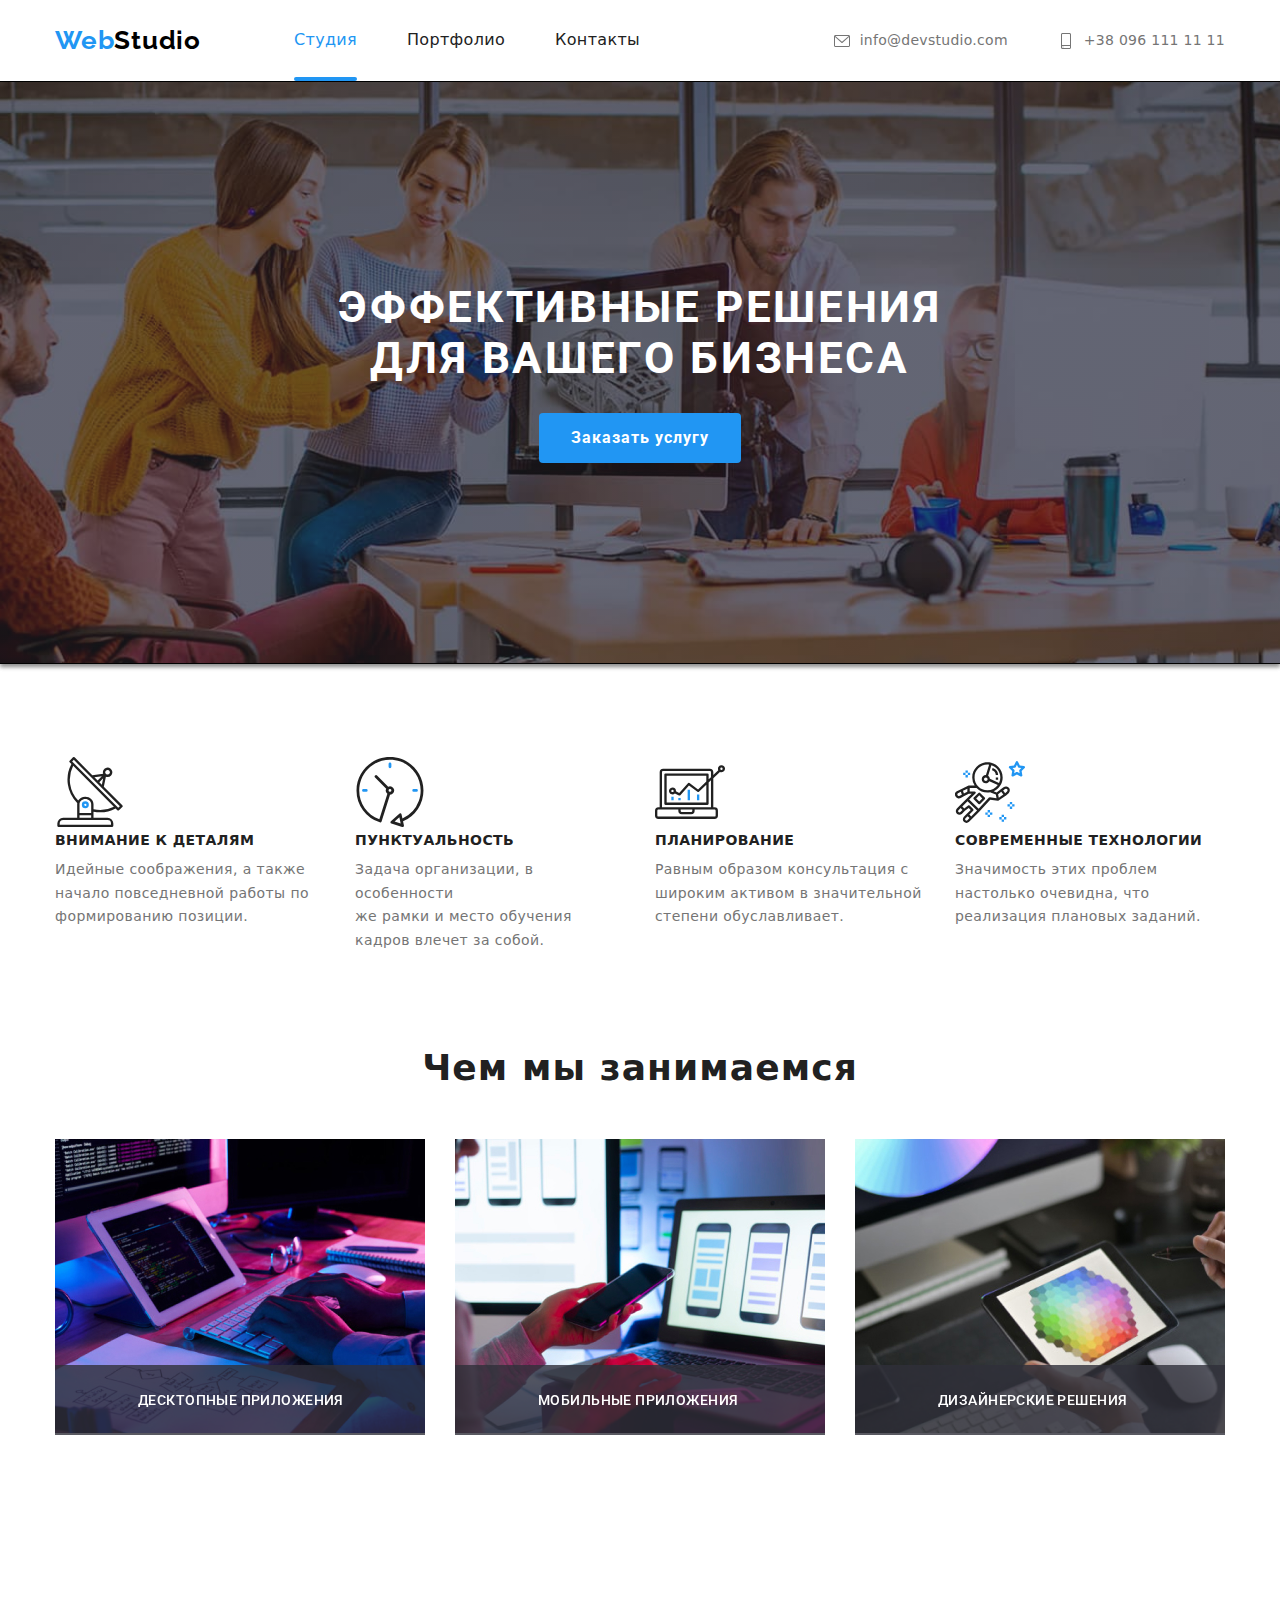
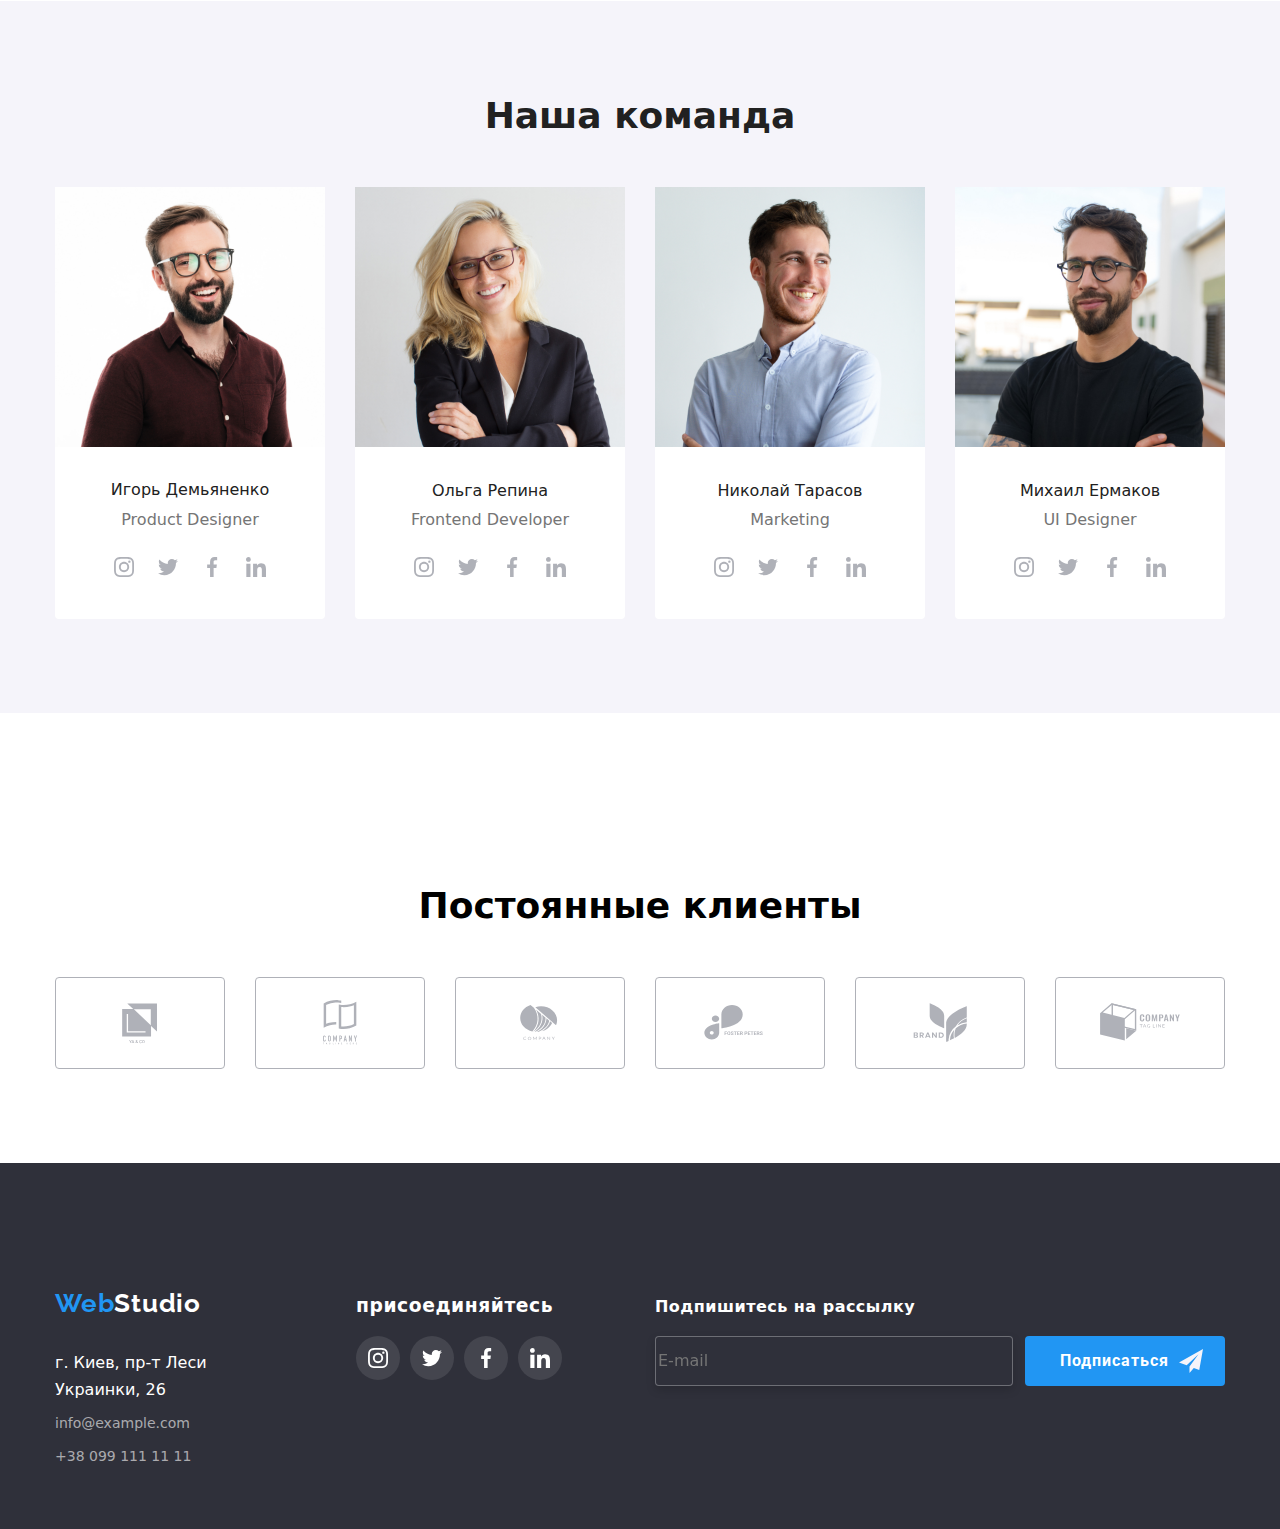
==== commit a5ac0771: "ass" ====
--- a/index.html
+++ b/index.html
@@ -7,6 +7,7 @@
     <title>Document</title>
     <!--Стили-->
     <link rel="stylesheet" href="./css/style.css" />
+     <link rel="stylesheet" href="./css/main.min.css" />
     <!--Основные шрифты-->
     <link rel="preconnect" href="https://fonts.googleapis.com" />
     <link rel="preconnect" href="https://fonts.gstatic.com" crossorigin />
@@ -23,42 +24,42 @@
     <!-- Секция хедер -->
     <header class="header">
       <div class="container header-nav-list">
-        <nav class="header-container">
-          <a class="header-logo" href="./index.html"
-            >Web<span class="logo-studio">Studio</span></a
+        <nav class="header__container">
+          <a class="header__logo" href="./index.html"
+            >Web<span class="logo__studio">Studio</span></a
           >
 
-          <ul class="header-list list">
-            <li class="nav-item">
-              <a href="./index.html" class="header-item-studio  current neon"
+          <ul class="header__list list">
+            <li class="nav__item">
+              <a href="./index.html" class="header__item__studio  current neon"
                 >Студия</a
               >
             </li>
-            <li class="nav-item">
+            <li class="nav__item">
               <a
                 href="./portfolio.html"
-                class="header-item-portfolio"
+                class="header__item__portfolio"
                 target="_blank"
                 >Портфолио</a
               >
             </li>
-            <li class="nav-item">
-              <a href="" class="header-item-contacts">Контакты</a>
+            <li class="nav__item">
+              <a href="" class="header__item__contacts">Контакты</a>
             </li>
           </ul>
         </nav>
-        <ul class="header-nav list">
-          <li class="mail-contacts link">
-            <a class="header-mail" href="mailto:info@devstudio.com">
-              <svg class="icon-mail" width="16px" height="12px">
+        <ul class="header__nav list">
+          <li class="mail__contacts link">
+            <a class="header__mail" href="mailto:info@devstudio.com">
+              <svg class="icon__mail" width="16px" height="12px">
                 <use href="./images/icons.svg/symbol-defs.svg#mail" ></use>
               </svg>
               info@devstudio.com
             </a>
           </li>
-          <li class="mail-contacts link">
-            <a class="header-phone" href="tel:+380961111111">
-              <svg class="icon-phone" width="10px" height="16px">
+          <li class="mail__contacts link">
+            <a class="header__phone" href="tel:+380961111111">
+              <svg class="icon__phone" width="10px" height="16px">
                 <use href="./images/icons.svg/symbol-defs.svg#telefone"></use>
               </svg>
               +38 096 111 11 11</a
--- a/css/main.min.css
+++ b/css/main.min.css
@@ -0,0 +1,2 @@
+:root{--main-font: Roboto;--accent-color: var(--#2196F3);--transition-timing: 250ms;--transition-function: cubic-bezier(0.4, 0, 0.2, 1)}html{-webkit-box-sizing:border-box;box-sizing:border-box}*,*::before,*::after{-webkit-box-sizing:inherit;box-sizing:inherit}body{font-family:Roboto, sans-serif}.container{width:1200px;padding-left:15px;padding-right:15px;margin-right:auto;margin-left:auto}.list{list-style:none}.link{text-decoration:none}h1,h2,h3,h4,h5,h6,p{margin-top:0;margin-bottom:0}a{text-decoration:none}button{cursor:pointer}ul{padding:0;margin:0px}textarea{resize:none}.btn{display:flexbox;margin:30px 700px 200px 700px}.main-button{margin-top:30px;padding:10px 32px;min-width:13px;color:#ffffff;background-color:#2196f3;font-size:16px;font-weight:bold;cursor:pointer;line-height:1.87;-webkit-box-align:center;-ms-flex-align:center;align-items:center;letter-spacing:0.06em;border-radius:4px;border:0;font-family:Roboto}.main-button:hover,.main-button:focus{font-family:Roboto;line-height:1.87;-webkit-box-align:center;-ms-flex-align:center;align-items:center;letter-spacing:0.06em;border-radius:4px;border:0}.masenger-send{display:-webkit-box;display:-ms-flexbox;display:flex;width:200px;background-color:#2196f3;font-weight:bold;cursor:pointer;line-height:1.87;-webkit-box-align:center;-ms-flex-align:center;align-items:center;text-align:center;letter-spacing:0.06em;border-radius:4px;border:0px;font-family:Roboto;margin-left:12px;margin-top:38px}.list:not(:last-child){margin-right:8px}.portfolio-btn{-webkit-box-align:center;-ms-flex-align:center;align-items:center;font-weight:bold;font-family:inherit;text-align:center;padding:6px 12px;font-weight:500;font-size:16px;line-height:1.62;letter-spacing:0.03em;border:0;background-color:#f5f4fa;border-radius:4px;-webkit-transition:backround var(--transition-function),var(--transition-timing);transition:backround var(--transition-function),var(--transition-timing);color:#212121}.portfolio-btn:hover,.portfolio-btn:focus{background:#2196f3;-webkit-box-shadow:0px 3px 1px rgba(0,0,0,0.1),0px 1px 2px rgba(0,0,0,0.08),0px 2px 2px rgba(0,0,0,0.12);box-shadow:0px 3px 1px rgba(0,0,0,0.1),0px 1px 2px rgba(0,0,0,0.08),0px 2px 2px rgba(0,0,0,0.12);border-radius:4px;color:#ffffff}.container-block{display:-webkit-box;display:-ms-flexbox;display:flex}.link-content{display:block}.main-content:hover,.main-content:focus{-webkit-box-shadow:0px 1px 1px rgba(0,0,0,0.12),0px 4px 4px rgba(0,0,0,0.06),1px 4px 6px rgba(0,0,0,0.16);box-shadow:0px 1px 1px rgba(0,0,0,0.12),0px 4px 4px rgba(0,0,0,0.06),1px 4px 6px rgba(0,0,0,0.16);-webkit-transition:backround var(--transition-function),var(--transition-timing);transition:backround var(--transition-function),var(--transition-timing)}.soc-sety{list-style-type:none;display:-webkit-box;display:-ms-flexbox;display:flex;padding-left:0;-webkit-box-pack:center;-ms-flex-pack:center;justify-content:center;margin-top:16px}.team-icon{width:44px;height:44px}.team-link-icon{display:-webkit-box;display:-ms-flexbox;display:flex;width:100%;height:100%;-webkit-box-pack:center;-ms-flex-pack:center;justify-content:center;-webkit-box-align:center;-ms-flex-align:center;align-items:center;color:#afb1b8;border-radius:50%;-webkit-transition:color var(--transition-timing) var(--transition-function),background-color var(--transition-timing) var(--transition-function);transition:color var(--transition-timing) var(--transition-function),background-color var(--transition-timing) var(--transition-function)}.team-link-icon:hover,.team-link-icon:focus{background-color:#2196f3;color:#fff}.team-link-icon:not(:last-child){margin-right:10px}.svg-icon{fill:currentColor;width:20px;height:20px}.svg-icon:hover,.svg-icon:focus{fill:#ffffff;height:100%}.sety-social{width:44px;height:44px;background:rgba(255,255,255,0.1);border-radius:50%}.sety-social:hover,.sety-social:focus{border-radius:50%;background:#2196f3}.sety-social:not(:last-child){margin-right:10px}.svg-icon-come{width:20px;height:20px}.sety-come{width:206px;height:80px;margin-left:70px;margin-top:72px}.commen{font-weight:700;letter-spacing:0.03em;color:#ffffff;margin-top:0}.sety{display:-webkit-box;display:-ms-flexbox;display:flex;list-style-type:none;margin-top:20px}.social-all{display:-webkit-box;display:-ms-flexbox;display:flex;-webkit-box-pack:center;-ms-flex-pack:center;justify-content:center;height:44px;width:44px;-webkit-box-align:center;-ms-flex-align:center;align-items:center;-webkit-transition:background var(--transition-timing) var(--transition-function);transition:background var(--transition-timing) var(--transition-function);border-radius:50%}.form-masenger{display:-webkit-box;display:-ms-flexbox;display:flex;margin-left:93px}.masenger{font-weight:700;letter-spacing:0.03em;color:#ffffff}.input-masenger{display:-webkit-box;display:-ms-flexbox;display:flex;border:1px solid rgba(255,255,255,0.3);-webkit-filter:drop-shadow(0px 4px 4px rgba(0,0,0,0.15));filter:drop-shadow(0px 4px 4px rgba(0,0,0,0.15));border-radius:4px;background-color:#2f303a;width:358px;height:50px;margin-top:20px;color:white}.masenger-send{display:-webkit-box;display:-ms-flexbox;display:flex;width:200px;background-color:#2196f3;font-weight:bold;cursor:pointer;line-height:1.87;-webkit-box-align:center;-ms-flex-align:center;align-items:center;text-align:center;letter-spacing:0.06em;border-radius:4px;border:0px;font-family:Roboto;margin-left:12px;margin-top:38px}.send-maseng{color:#fff}.send-icon{width:24px;height:24px;fill:#f5f4fa;margin-left:10px;-webkit-box-align:center;-ms-flex-align:center;align-items:center}.masenger-send-go{margin-left:29px;color:#fff}.nav__item:not(:last-child){margin-right:50px}.mail__contacts:not(:last-child){margin-right:50px}.header__item__contacts{font-weight:500;padding-top:32px;padding-bottom:32px;line-height:1.14;letter-spacing:0.02em;-webkit-transition:color var(--transition-timing) var(--transition-function);transition:color var(--transition-timing) var(--transition-function);color:#212121}.header__item__contacts:hover,.header__item__contacts:focus{font-weight:500;line-height:1.14;letter-spacing:0.02em;color:#2196f3}.mail__contacts:hover{color:#2196f3}.header__nav{display:-webkit-box;display:-ms-flexbox;display:flex;margin-top:0px;margin-bottom:0px;margin-left:auto}.header__mail:hover .icon__mail,.header__mail:focus .icon__mail,.header__phone:hover .icon__phone,.header__phone:focus .icon__phone{fill:#2196f3}.header__phone{display:block;display:-webkit-box;display:-ms-flexbox;display:flex;-webkit-box-align:center;-ms-flex-align:center;align-items:center;font-weight:500;font-size:14px;line-height:1.14;letter-spacing:0.02em;color:#757575;align-items:center;-webkit-transition:color var(--transition-timing) var(--transition-function);transition:color var(--transition-timing) var(--transition-function)}.header__phone:hover,.header__phone:focus{color:#2196f3}.header__phone .icon__phone{fill:#757575;margin-right:10px;width:16px}.header__mail{display:-webkit-box;display:-ms-flexbox;display:flex;-webkit-box-align:center;-ms-flex-align:center;align-items:center;font-weight:500;letter-spacing:0.02em;font-size:14px;line-height:1.14;color:#757575;-webkit-transition:color var(--transition-timing) var(--transition-function);transition:color var(--transition-timing) var(--transition-function)}.header__mail:hover,.header__mail:focus{color:#2196f3}.header__mail .icon__mail{fill:#757575;margin-right:10px;height:16px;-webkit-transition:fill var(--transition-timing) var(--transition-function);transition:fill var(--transition-timing) var(--transition-function)}.header__logo{font-family:Raleway;font-style:normal;font-weight:bold;font-size:26px;line-height:1.2;margin-right:93px;letter-spacing:0.03em;color:#2196f3}.logo__studio{font-family:Raleway;font-style:normal;font-weight:bold;font-size:26px;line-height:1.2;letter-spacing:0.03em;color:#000000}.header{border-bottom:1px solid #eeeeee;padding-bottom:25px;padding-top:25px}.header__container{display:-webkit-box;display:-ms-flexbox;display:flex;-webkit-box-align:center;-ms-flex-align:center;align-items:center}.header-nav-list{display:-webkit-box;display:-ms-flexbox;display:flex;-webkit-box-align:center;-ms-flex-align:center;align-items:center}.header__list{display:-webkit-box;display:-ms-flexbox;display:flex;margin:0px}.header__item__studio{font-weight:500;padding-top:32px;padding-bottom:32px;line-height:1.14;letter-spacing:0.02em;color:#212121;position:relative;-webkit-transition:color var(--transition-timing) var(--transition-function);transition:color var(--transition-timing) var(--transition-function)}.header__item__studio:hover,.header__item__studio:focus{font-weight:500;line-height:1.14;letter-spacing:0.02em;color:#2196f3}.neon::after{content:"";position:absolute;background-color:#2196f3;border-radius:2px;left:0;bottom:0;display:block;width:100%;height:4px}.header__list .nav__item .current{color:#2196f3}.header__item__portfolio{font-weight:500;padding-top:32px;padding-bottom:32px;letter-spacing:0.02em;position:relative;color:#212121;-webkit-transition:color var(--transition-timing) var(--transition-function);transition:color var(--transition-timing) var(--transition-function)}.header__item__portfolio:hover,.header__item__portfolio:focus{font-weight:500;letter-spacing:0.02em;color:#2196f3}.adress-footer{display:-webkit-box;display:-ms-flexbox;display:flex;-webkit-box-align:baseline;-ms-flex-align:baseline;align-items:baseline}.footer-container{background:#2f303a;padding-top:60px;padding-bottom:60px}.logo-footer{padding-top:60px;padding-left:215px}.adress{font-size:14px}.footer-logo{font-family:Raleway;font-weight:bold;font-size:26px;line-height:31px;letter-spacing:0.03em;color:#2196f3;margin-bottom:30px;display:block}.address{text-decoration:none;cursor:default;line-height:1.71;font-style:normal;display:block;color:#ffffff;margin-bottom:9px}.footer-item{text-decoration:none;cursor:default;line-height:1.71;font-style:normal;display:block;font-size:14px;color:rgba(255,255,255,0.6)}.logo-studio-footer{color:#ffffff}.footer-adress:not(:last-child){margin-bottom:9px}.study{padding-bottom:94px}.study-title{margin-bottom:50px;font-size:36px;line-height:42px;text-align:center;letter-spacing:0.03em;color:#212121}.study-list{display:-webkit-box;display:-ms-flexbox;display:flex}.picture-item:not(:last-child){margin-right:30px}.study-item-image{width:370px}.box-1{background:rgba(47,48,58,0.8);content:"";width:370px;height:70px;display:-webkit-box;display:-ms-flexbox;display:flex;-webkit-transform:translateY(-72px);transform:translateY(-72px);-webkit-box-align:center;-ms-flex-align:center;align-items:center}.tittle-work{color:#ffffff;font-family:"Roboto";font-style:normal;font-weight:500;font-size:14px;line-height:16px;text-align:center;letter-spacing:0.03em;text-transform:uppercase;margin-left:83px}.unique-content{margin:0 auto;padding-top:200px;padding-bottom:200px;text-align:center;max-width:1600px;background-color:#2f303a;background-image:-webkit-gradient(linear, left top, right top, from(rgba(47,48,58,0.4)), to(rgba(47,48,58,0.4))),url(../images/foto.jpg);background-image:linear-gradient(to right, rgba(47,48,58,0.4), rgba(47,48,58,0.4)),url(../images/foto.jpg);background-repeat:no-repeat;background-position:center;background-size:cover;outline:1px solid black;-webkit-box-shadow:0px 4px 4px rgba(0,0,0,0.25),0px 4px 4px rgba(0,0,0,0.25);box-shadow:0px 4px 4px rgba(0,0,0,0.25),0px 4px 4px rgba(0,0,0,0.25)}.hero{padding-top:94px;padding-bottom:94px}.hero-list{display:-webkit-box;display:-ms-flexbox;display:flex}.hero-item{width:270px}.hero-item:not(:last-child){margin-right:30px}.main-logo{font-family:Roboto;text-align:center;letter-spacing:0.06em;text-transform:uppercase;font-size:44px;color:#ffffff}.hero-title{font-size:14px;line-height:1.15;letter-spacing:0.03em;text-transform:uppercase;margin-bottom:10px;color:#212121}.herdalo-item-logo{height:120px;border-radius:4px;margin-bottom:30px;display:-webkit-box;display:-ms-flexbox;display:flex;-webkit-box-pack:center;-ms-flex-pack:center;justify-content:center;-webkit-box-align:center;-ms-flex-align:center;align-items:center;background-color:#f5f4fa}.item-logo-svg{width:70px;height:70px}.upper-title{font-size:14px;line-height:1.7;letter-spacing:0.03em;color:#757575}.clients{padding-top:94px;padding-bottom:94px}.most-client{font-size:36px;text-align:center;margin-top:78px;margin-bottom:50px}.all-client{display:inline;list-style-type:none}.all-client{display:-webkit-box;display:-ms-flexbox;display:flex}.client:not(:last-child){margin-right:30px}.client{display:-webkit-box;display:-ms-flexbox;display:flex;-webkit-box-pack:center;-ms-flex-pack:center;justify-content:center;-webkit-box-align:center;-ms-flex-align:center;align-items:center;width:170px;height:92px;border:1px solid #afb1b8;-webkit-box-sizing:border-box;box-sizing:border-box;border-radius:4px;cursor:pointer;-webkit-transition:border-color var(--transition-timing) var(--transition-function);transition:border-color var(--transition-timing) var(--transition-function)}.client:hover,.client:focus{border-color:#2196f3}.client-icon{width:100%;height:100%;fill:#afb1b8;-webkit-transition:fill var(--transition-timing) var(--transition-function);transition:fill var(--transition-timing) var(--transition-function)}.client-link{display:-webkit-box;display:-ms-flexbox;display:flex;-webkit-box-pack:center;-ms-flex-pack:center;justify-content:center;-webkit-box-align:center;-ms-flex-align:center;align-items:center;-webkit-box-sizing:border-box;box-sizing:border-box;width:100%;height:100%;color:currentColor;cursor:pointer}.client-link:hover .client-icon,.client-link:focus .client-icon{fill:#2196f3}.backdrop{position:fixed;top:0;left:0;width:100%;height:100%;background-color:rgba(0,0,0,0.2);-webkit-transition:opacity 250ms cubic-bezier(0.4, 0, 0.2, 1),-webkit-transform 250ms cubic-bezier(0.4, 0, 0.2, 1);transition:opacity 250ms cubic-bezier(0.4, 0, 0.2, 1),-webkit-transform 250ms cubic-bezier(0.4, 0, 0.2, 1);transition:opacity 250ms cubic-bezier(0.4, 0, 0.2, 1),transform 250ms cubic-bezier(0.4, 0, 0.2, 1);transition:opacity 250ms cubic-bezier(0.4, 0, 0.2, 1),transform 250ms cubic-bezier(0.4, 0, 0.2, 1),-webkit-transform 250ms cubic-bezier(0.4, 0, 0.2, 1)}.backdrop.is-hidden{position:fixed;top:0;left:0;width:100%;height:100%;background-color:rgba(0,0,0,0.2);opacity:0;-webkit-transition:opacity 250ms cubic-bezier(0.4, 0, 0.2, 1),-webkit-transform 250ms cubic-bezier(0.4, 0, 0.2, 1);transition:opacity 250ms cubic-bezier(0.4, 0, 0.2, 1),-webkit-transform 250ms cubic-bezier(0.4, 0, 0.2, 1);transition:opacity 250ms cubic-bezier(0.4, 0, 0.2, 1),transform 250ms cubic-bezier(0.4, 0, 0.2, 1);transition:opacity 250ms cubic-bezier(0.4, 0, 0.2, 1),transform 250ms cubic-bezier(0.4, 0, 0.2, 1),-webkit-transform 250ms cubic-bezier(0.4, 0, 0.2, 1);pointer-events:none}.modal{position:absolute;top:50%;left:50%;-webkit-transform:translate(-50%, -50%);transform:translate(-50%, -50%);min-width:528px;min-height:581px;background-color:#ffffff;-webkit-box-shadow:0px 1px 3px #00000c,0px 1px 1px #00000e,0px 2px 1px #000014;box-shadow:0px 1px 3px #00000c,0px 1px 1px #00000e,0px 2px 1px #000014;border-radius:4px}.close{width:11px;height:11px}.close-btn{position:absolute;right:8px;top:8px;width:30px;height:30px;border-radius:50%;border:1px solid rgba(0,0,0,0.1);-webkit-box-sizing:border-box;box-sizing:border-box;background-color:#ffffff;cursor:pointer;-webkit-transition:fill var(--transition-timing) var(--transition-function);transition:fill var(--transition-timing) var(--transition-function)}.close-btn:hover,.close-btn:focus{fill:#2196f3}.form-js{width:448px;margin-left:auto;margin-right:auto;margin-top:12px}.modal-title{font-family:Roboto;font-weight:700;font-size:20px;letter-spacing:0.03em;margin-top:37px}.modal-js{display:-webkit-box;display:-ms-flexbox;display:flex;position:relative;-webkit-box-orient:vertical;-webkit-box-direction:normal;-ms-flex-direction:column;flex-direction:column;margin-bottom:10px;-webkit-transition:250ms cubic-bezier(0.4, 0, 0.2, 1);transition:250ms cubic-bezier(0.4, 0, 0.2, 1)}.modal-js label{margin-bottom:4px;letter-spacing:0.01em;color:#757575;margin-left:0px;text-align:left}.modal-js input[type="checkbox"]{width:40px}.modal-link{line-height:1.16;letter-spacing:0.03em;color:#2196f3;margin-left:5px;text-decoration:underline;text-underline-position:under}.input-box{width:448px;height:40px;border:1px solid rgba(33,33,33,0.2);border-radius:4px;-webkit-transition:border-color var(--transition-timing) var(--transition-function);transition:border-color var(--transition-timing) var(--transition-function);padding-left:42px}.input-box-coment{height:120px;border:1px solid rgba(33,33,33,0.2);border-radius:4px;padding-top:12px;padding-bottom:12px;padding-left:16px;padding-right:16px;-webkit-transition:border-color var(--transition-timing) var(--transition-function);transition:border-color var(--transition-timing) var(--transition-function)}.input-box:hover,.input-box:focus{border-color:#2196f3}.modal-js:hover,.modal-js:focus,.input-box-coment:focus,.input-box:focus{color:#2196f3;outline-color:#2196f3;border:none}.input-box-coment:hover{border-color:#2196f3}.checkbox__label{display:-webkit-box;display:-ms-flexbox;display:flex;-webkit-box-align:center;-ms-flex-align:center;align-items:center;-webkit-box-pack:center;-ms-flex-pack:center;justify-content:center}.checkbox__label:focus{border-color:#2196f3}.custom-checkbox-icon{width:10px;height:10px;opacity:0;fill:#eeeeee;-webkit-transition:opacity 300ms ease-in;transition:opacity 300ms ease-in}.checkbox__input:checked+.custom-checkbox .custom-checkbox-icon{opacity:1;outline:2px solid #2196f3;background-color:#2196f3;border-radius:1.5px}.checkbox__input:checked+.custom-checkbox{background-color:#2196f3}.custom-checkbox:hover{border-color:#2196f3}.custom-checkbox{width:14px;display:-webkit-box;display:-ms-flexbox;display:flex;margin-right:7px;-webkit-box-align:center;-ms-flex-align:center;align-items:center;-webkit-box-pack:center;-ms-flex-pack:center;justify-content:center;border:1.5px solid #212121;border-radius:2px}.visualitty-hidden{position:absolute;white-space:nowrap;width:1px;height:1px;overflow:hidden;border:0;padding:0;clip:rect(0 0 0 0);-webkit-clip-path:inset(50%);clip-path:inset(50%);margin:-1px}.text-modal{font-size:14px}.send{width:200px;height:50px;min-width:13px;color:#ffffff;background-color:#2196f3;font-size:16px;font-weight:bold;cursor:pointer;line-height:1.87;-webkit-box-align:center;-ms-flex-align:center;align-items:center;letter-spacing:0.06em;border-radius:4px;border:0;font-family:Roboto}.modal-icon{position:absolute;top:50%;left:15px;display:inline-block;width:18px;height:18px;-webkit-transition:fill var(--transition-timing) var(--transition-function);transition:fill var(--transition-timing) var(--transition-function);fill:currentColor}.uniqum-content-block{display:-webkit-box;display:-ms-flexbox;display:flex;-ms-flex-wrap:wrap;flex-wrap:wrap;margin:-15px}.main-content{margin:15px;-webkit-box-sizing:border-box;box-sizing:border-box;width:370px;background:#ffffff}.main-content:hover,.main-content:focus{cursor:pointer}.image{width:370px}.paragraph{font-weight:bold;font-size:18px;letter-spacing:0.06em;color:#212121}.title{font-size:16px;letter-spacing:0.03em;color:#757575;margin-top:4px}.content-main{display:-webkit-box;display:-ms-flexbox;display:flex;-webkit-box-pack:center;-ms-flex-pack:center;justify-content:center;margin-bottom:34px}.portfolio-container{padding-top:94px;padding-bottom:94px}.paragraf-web{padding-top:20px;padding-bottom:20px;padding-left:24px;border-left:1px solid #eeeeee;border-right:1px solid #eeeeee;border-bottom:1px solid #eeeeee}.Star{white-space:nowrap}.product-overlay{position:relative;overflow:hidden}.product-actions{position:absolute;top:0;left:0;width:100%;height:100%;background-color:rgba(33,150,243,0.9);-webkit-transform:translateY(100%);transform:translateY(100%);-webkit-transition:-webkit-transform 250ms cubic-bezier(0.4, 0, 0.2, 1);transition:-webkit-transform 250ms cubic-bezier(0.4, 0, 0.2, 1);transition:transform 250ms cubic-bezier(0.4, 0, 0.2, 1);transition:transform 250ms cubic-bezier(0.4, 0, 0.2, 1), -webkit-transform 250ms cubic-bezier(0.4, 0, 0.2, 1)}.main-content:hover .product-actions,.main-content:focus .product-actions{-webkit-transform:translateY(0%);transform:translateY(0%)}.content-text{top:0;left:0;font-family:Roboto;font-style:normal;letter-spacing:0.03em;font-weight:400;color:#ffffff;text-align:center;font-size:18px;line-height:28px;width:100%;height:100%;padding-top:63px;padding-left:24px;padding-right:24px;padding-bottom:63px;position:absolute}.about{text-align:center;padding-bottom:94px;padding-top:94px;padding-bottom:94px;max-width:1600px;margin:0 auto;background:#f5f4fa}.about-list{display:-webkit-box;display:-ms-flexbox;display:flex}.about-text{color:#212121;font-weight:bold;font-size:36px;margin-bottom:50px;text-align:center}.about-item{text-align:center;margin-right:30px;-webkit-box-shadow:0px 1px 3px #00000c,0px 1px 1px rgbrgb(0, 0, 14),0px 2px 1px rgbrgb(0, 0, 20);box-shadow:0px 1px 3px #00000c,0px 1px 1px rgbrgb(0, 0, 14),0px 2px 1px rgbrgb(0, 0, 20);border-radius:0px 0px 4px 4px;background:#ffffff}.about-imag1{width:270px}.about-product{padding-top:30px;padding-bottom:30px}.about-title-igor{font-weight:500;font-size:16px;color:#212121;margin-bottom:10px}.about-upper-product{font-weight:normal;font-size:16px;line-height:19px;color:#757575}.about-item-block{-webkit-box-shadow:0px 1px 3px #00000c,0px 1px 1px rgbrgb(0, 0, 14),0px 2px 1px rgbrgb(0, 0, 20);box-shadow:0px 1px 3px #00000c,0px 1px 1px rgbrgb(0, 0, 14),0px 2px 1px rgbrgb(0, 0, 20);border-radius:0px 0px 4px 4px}.about-item:not(:last-child){margin-right:30px}.about-imag2{width:270px}.about-title-olga{font-weight:500;font-size:16px;line-height:19px;margin-bottom:10px;color:#212121}.about-upper-fronted{font-weight:normal;font-size:16px;line-height:19px;color:#757575}.about-item-box{margin-right:30px;-webkit-box-shadow:0px 1px 3px #00000c,0px 1px 1px rgbrgb(0, 0, 14),0px 2px 1px rgbrgb(0, 0, 20);box-shadow:0px 1px 3px #00000c,0px 1px 1px rgbrgb(0, 0, 14),0px 2px 1px rgbrgb(0, 0, 20);border-radius:0px 0px 4px 4px}.about-imag3{width:270px}.about-title-nicolay{font-weight:500;font-size:16px;line-height:19px;margin-bottom:10px;color:#212121}.about-upper-marketing{font-weight:normal;font-size:16px;line-height:19px;color:#757575}.about-item{margin-right:30px;-webkit-box-shadow:0px 1px 3px #00000c,0px 1px 1px rgbrgb(0, 0, 14),0px 2px 1px rgbrgb(0, 0, 20);box-shadow:0px 1px 3px #00000c,0px 1px 1px rgbrgb(0, 0, 14),0px 2px 1px rgbrgb(0, 0, 20);border-radius:0px 0px 4px 4px}.about-imag4{width:270px}.about-title-mihail{font-weight:500;font-size:16px;line-height:19px;margin-bottom:10px;color:#212121}.about-upper{font-weight:normal;font-size:16px;line-height:19px;color:#757575}
+/*# sourceMappingURL=main.min.css.map */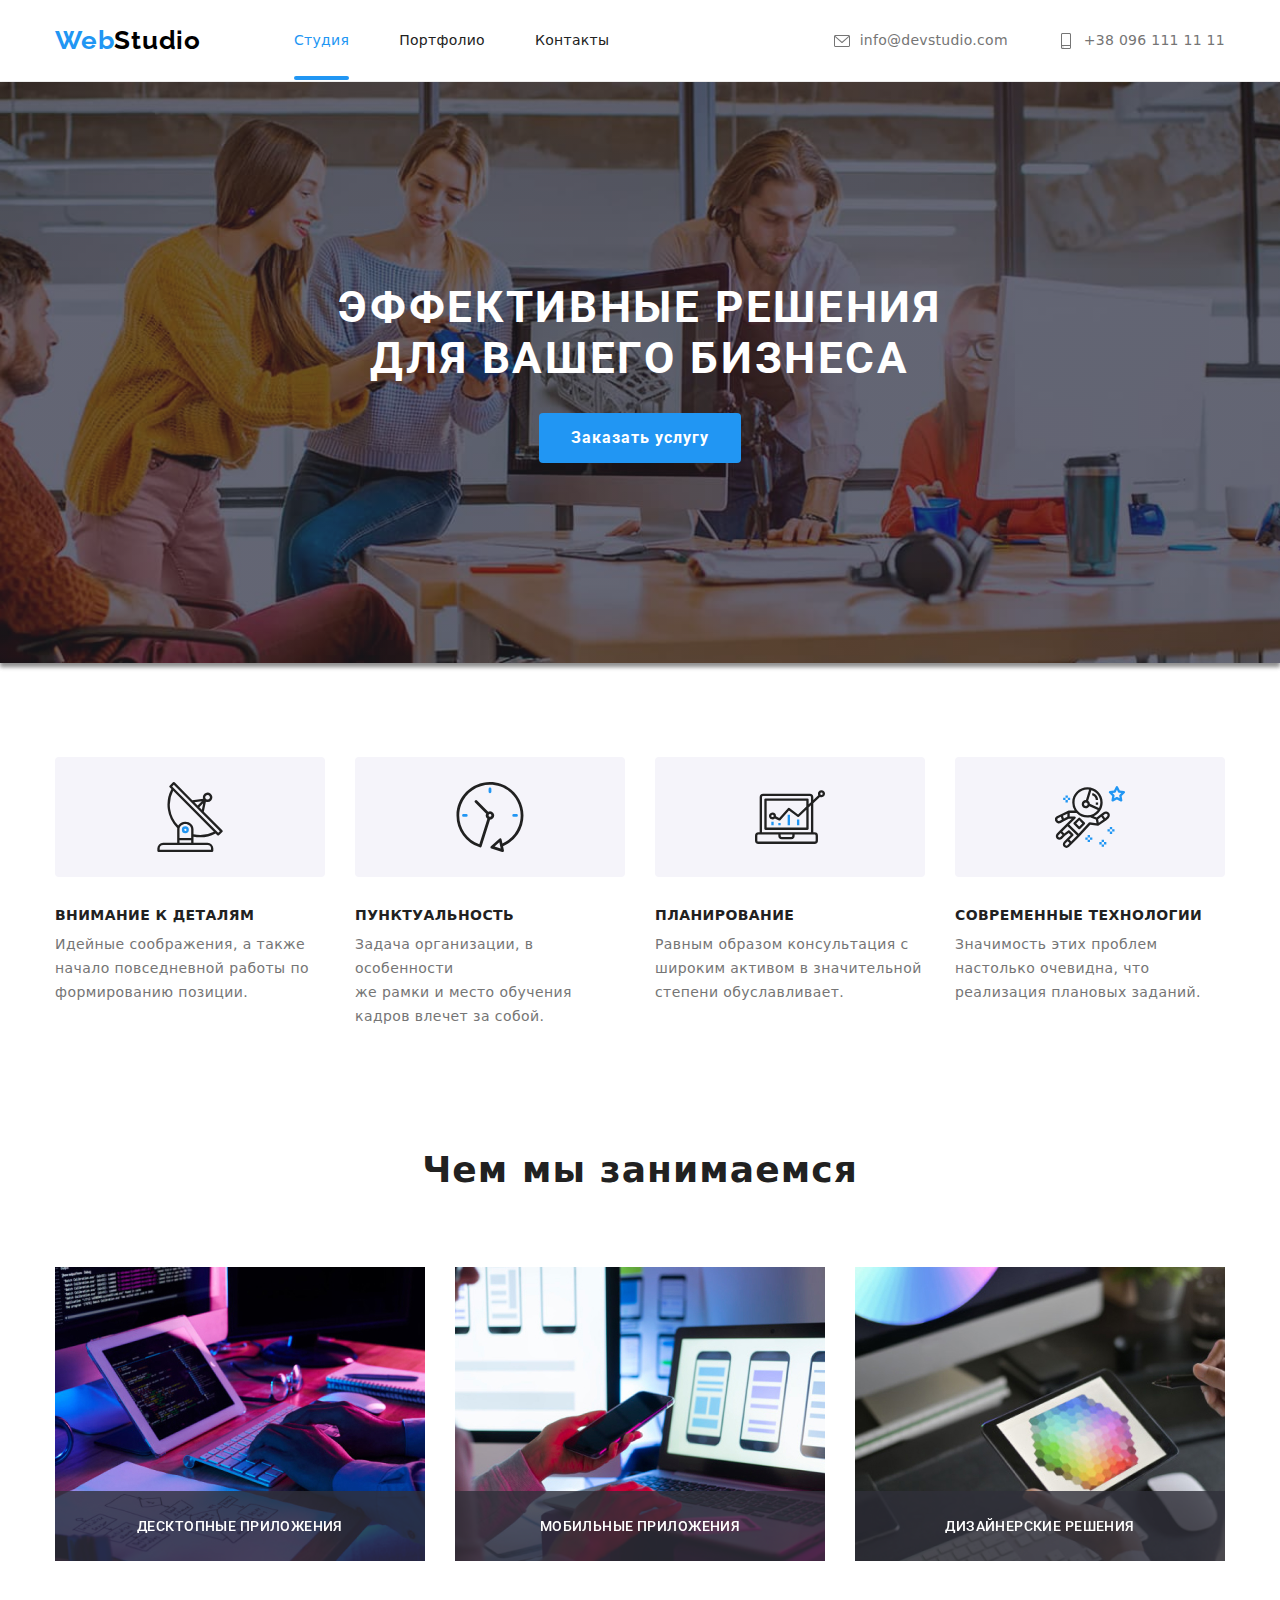
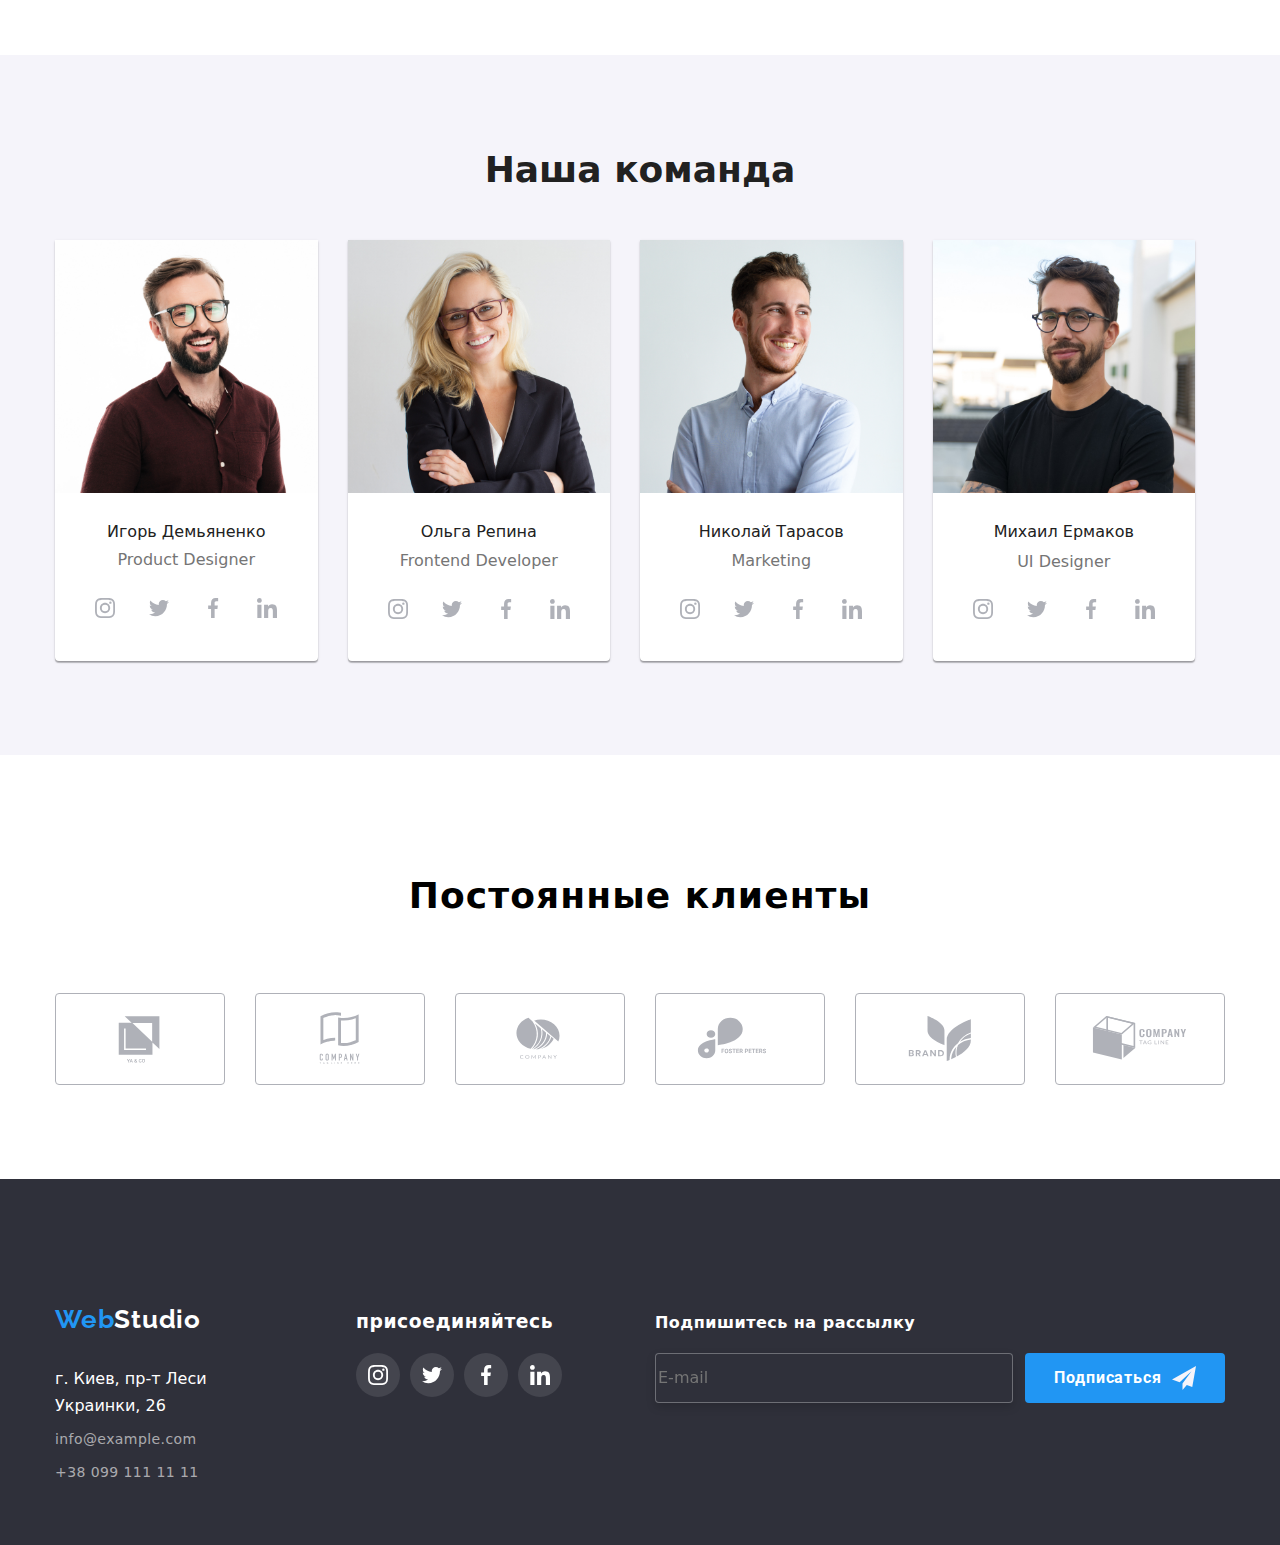
==== commit 5630885a: "ok" ====
--- a/index.html
+++ b/index.html
@@ -7,7 +7,6 @@
     <title>Document</title>
     <!--Стили-->
     <link rel="stylesheet" href="./css/style.css" />
-     <link rel="stylesheet" href="./css/main.min.css" />
     <!--Основные шрифты-->
     <link rel="preconnect" href="https://fonts.googleapis.com" />
     <link rel="preconnect" href="https://fonts.gstatic.com" crossorigin />
@@ -24,42 +23,42 @@
     <!-- Секция хедер -->
     <header class="header">
       <div class="container header-nav-list">
-        <nav class="header__container">
-          <a class="header__logo" href="./index.html"
-            >Web<span class="logo__studio">Studio</span></a
+        <nav class="header-container">
+          <a class="header-logo" href="./index.html"
+            >Web<span class="logo-studio">Studio</span></a
           >
 
-          <ul class="header__list list">
-            <li class="nav__item">
-              <a href="./index.html" class="header__item__studio  current neon"
+          <ul class="header-list list">
+            <li class="nav-item">
+              <a href="./index.html" class="header-item-studio current neon"
                 >Студия</a
               >
             </li>
-            <li class="nav__item">
+            <li class="nav-item">
               <a
                 href="./portfolio.html"
-                class="header__item__portfolio"
+                class="header-item-portfolio"
                 target="_blank"
                 >Портфолио</a
               >
             </li>
-            <li class="nav__item">
-              <a href="" class="header__item__contacts">Контакты</a>
+            <li class="nav-item">
+              <a href="" class="header-item-contacts">Контакты</a>
             </li>
           </ul>
         </nav>
-        <ul class="header__nav list">
-          <li class="mail__contacts link">
-            <a class="header__mail" href="mailto:info@devstudio.com">
-              <svg class="icon__mail" width="16px" height="12px">
-                <use href="./images/icons.svg/symbol-defs.svg#mail" ></use>
+        <ul class="header-nav list">
+          <li class="mail-contacts link">
+            <a class="header-mail" href="mailto:info@devstudio.com">
+              <svg class="icon-mail" width="16px" height="12px">
+                <use href="./images/icons.svg/symbol-defs.svg#mail"></use>
               </svg>
               info@devstudio.com
             </a>
           </li>
-          <li class="mail__contacts link">
-            <a class="header__phone" href="tel:+380961111111">
-              <svg class="icon__phone" width="10px" height="16px">
+          <li class="mail-contacts link">
+            <a class="header-phone" href="tel:+380961111111">
+              <svg class="icon-phone" width="10px" height="16px">
                 <use href="./images/icons.svg/symbol-defs.svg#telefone"></use>
               </svg>
               +38 096 111 11 11</a
@@ -76,50 +75,76 @@
             Эффективные решения<br />
             для вашего бизнеса
           </h1>
-          <button class=" main-button" type="button btn" data-modal-open>Заказать услугу</button>
-       <div class=" backdrop is-hidden" data-modal>
+          <button class="main-button" type="button" data-modal-open>
+            Заказать услугу
+          </button>
+          <!--  МОДАЛКА    -->
+          <div class="backdrop is-hidden" data-modal>
             <div class="modal">
-             <button class=" close-btn" data-modal-close>
-               <svg class="close">
-                 <use href="./images/icons.svg/symbol-defs.svg#icon-close">
-                 </use>
-                </svg>
-                </use>
+              <button class="close-btn" data-modal-close>
+                <svg class="close">
+                  <use
+                    href="./images/icons.svg/symbol-defs.svg#icon-close"
+                  ></use>
+                </svg>
               </button>
-              <h2 class="modal-title">Оставьте свои данные, мы вам перезвоним</h2>
-              <form class="form-js">                
-              <div class="modal-js">
-                <label for="name">Имя</label>
-                
-                <input class="input-box" type="text" name="name" id="name">
-              <svg class="modal-icon"><use href="./images/icons.svg/modal.svg#black-man"></use></svg>
-              </div>
-              <div class="modal-js">
-                <label for="tel">Телефон</label>
-                <svg class="modal-icon"><use href="./images/icons.svg/modal.svg#black-phone"></use></svg>
-                <input class="input-box" type="tel" name="tel" id="tel">
-              </div>
-              <div class="modal-js">
-                <label for="input-box">Почта</label>
-                <svg class="modal-icon"><use href="./images/icons.svg/modal.svg#black-email"></use></svg>
-                <input class="input-box" type="mail" name="mail" id="mail">
+              <h2 class="modal-title">
+                Оставьте свои данные, мы вам перезвоним
+              </h2>
+              <form class="form-js">
+                <div class="modal-js">
+                  <label for="name">Имя</label>
+                  <input class="box-input" type="text" name="name" id="name" />
+                  <svg class="modal-icon">
+                    <use href="./images/icons.svg/modal.svg#black-man"></use>
+                  </svg>
                 </div>
                 <div class="modal-js">
-                  <label  for="input-box-coment">Коментарий</label>
-                  <textarea class="input-box-coment" name="coment" id="coment" placeholder="Введите текст" rows="10"></textarea>
-              </div>
-              <div class="modal-js">
-                <label class="checkbox__label">
-                <input  class="checkbox__input visualitty-hidden" type="checkbox" >
-                 <span class="custom-checkbox">
-                   <svg class="custom-checkbox-icon" width="11" height="8"><use href="./images/icons.svg/modal.svg#checkmark"></svg> </span>
-                  <span class="text-modal">Соглашаюсь с рассылкой и принимаю</span> <a class="modal-link" href> Условия договора </a></span>
-                </label>
-              </div>
+                  <label for="phone">Телефон</label>
+                  <input class="box-input" type="text" name="name" id="phone" />
+                  <svg class="modal-icon">
+                    <use href="./images/icons.svg/modal.svg#black-phone"></use>
+                  </svg>
+                </div>
+                <div class="modal-js">
+                  <label for="email">Почта</label>
+                  <input class="box-input" type="text" name="name" id="email" />
+                  <svg class="modal-icon">
+                    <use href="./images/icons.svg/modal.svg#black-email"></use>
+                  </svg>
+                </div>
+                <div class="modal-js">
+                  <label for="box-input-coment">Коментарий</label>
+                  <textarea
+                    class="box-input-coment"
+                    name="coment"
+                    id="box-input-coment"
+                    placeholder="Введите текст"
+                  ></textarea>
+                </div>
+                <div class="modal-js">
+                  <label class="checkbox__label">
+                    <input class="checkbox visualitty-hidden" type="checkbox" />
+                    <span class="custom-checkbox">
+                      <svg class="custom-checkbox-icon">
+                        <use
+                          href="./images/icons.svg/modal.svg#checkmark"
+                        ></use>
+                      </svg>
+                    </span>
+                    <span class="text-modal"
+                      >Соглашаюсь с рассылкой и принимаю</span
+                    >
+                    <a class="modal-link" href=""> Условия договора </a>
+                  </label>
+                </div>
               </form>
-              <button class="send"><a class="send-maseng" href="">Отправить</a></button>
+              <form action="./index.html">
+                <button class="send" type="submit">Отправить</button>
+              </form>
             </div>
           </div>
+          <!--========================-->
         </div>
       </section>
 
@@ -129,10 +154,9 @@
             <li class="hero-item">
               <div class="hero-item-logo">
                 <svg class="item-logo-svg">
-                    <use href="./images/icons.svg/symbol-defs.svg#antenna">
-                    </use>
-                  </svg>
-                </div>
+                  <use href="./images/icons.svg/symbol-defs.svg#antenna"></use>
+                </svg>
+              </div>
               <h3 class="hero-title">Внимание к деталям</h3>
               <p class="upper-title">
                 Идейные соображения, а также <br />
@@ -143,10 +167,9 @@
             <li class="hero-item clock">
               <div class="hero-item-logo">
                 <svg class="item-logo-svg">
-                    <use href="./images/icons.svg/symbol-defs.svg#clock-1">
-                    </use>
-                  </svg>
-                </div>
+                  <use href="./images/icons.svg/symbol-defs.svg#clock-1"></use>
+                </svg>
+              </div>
               <h3 class="hero-title">Пунктуальность</h3>
               <p class="upper-title">
                 Задача организации, в особенности<br />
@@ -157,10 +180,9 @@
             <li class="hero-item noute">
               <div class="hero-item-logo">
                 <svg class="item-logo-svg">
-                    <use href="./images/icons.svg/symbol-defs.svg#noute">
-                    </use>
-                  </svg>
-                </div>
+                  <use href="./images/icons.svg/symbol-defs.svg#noute"></use>
+                </svg>
+              </div>
               <h3 class="hero-title">Планирование</h3>
               <p class="upper-title">
                 Равным образом консультация с широким активом в значительной
@@ -171,10 +193,9 @@
             <li class="hero-item cosmo">
               <div class="hero-item-logo">
                 <svg class="item-logo-svg">
-                    <use href="./images/icons.svg/symbol-defs.svg#cosmo">
-                    </use>
-                  </svg>
-                </div>
+                  <use href="./images/icons.svg/symbol-defs.svg#cosmo"></use>
+                </svg>
+              </div>
               <h3 class="hero-title">Современные технологии</h3>
               <p class="upper-title">
                 Значимость этих проблем настолько очевидна, что реализация
@@ -196,10 +217,10 @@
                 width="370"
                 height="294"
               />
-               <div class="box-1">
+              <div class="box-1">
                 <h3 class="tittle-work">Десктопные приложения</h3>
               </div>
-           </li>
+            </li>
             <li class="picture-item">
               <img
                 class="study-item-image"
@@ -220,7 +241,7 @@
                 width="370"
                 height="294"
               />
-               <div class="box-1">
+              <div class="box-1">
                 <h3 class="tittle-work">Дизайнерские решения</h3>
               </div>
             </li>
@@ -245,7 +266,7 @@
               <div class="about-product">
                 <h3 class="about-title-igor" lang="ru">Игорь Демьяненко</h3>
                 <p class="about-upper-product">Product Designer</p>
-               <ul class="soc-sety">
+                <ul class="soc-sety">
                   <li class="team-icon">
                     <a class="team-link-icon" href="" aria-label="instagram">
                       <svg class="svg-icon">
@@ -276,7 +297,9 @@
                   <li class="team-icon">
                     <a class="team-link-icon" href="" aria-label="linkedin">
                       <svg class="svg-icon">
-                        <use href="./images/icons.svg/symbol-defs.svg#linkedin"></use>
+                        <use
+                          href="./images/icons.svg/symbol-defs.svg#linkedin"
+                        ></use>
                       </svg>
                     </a>
                   </li>
@@ -295,7 +318,7 @@
               <div class="about-product">
                 <h3 class="about-title-olga" lang="ru">Ольга Репина</h3>
                 <p class="about-upper-fronted">Frontend Developer</p>
-                 <ul class="soc-sety">
+                <ul class="soc-sety">
                   <li class="team-icon">
                     <a class="team-link-icon" href="" aria-label="instagram">
                       <svg class="svg-icon">
@@ -326,7 +349,9 @@
                   <li class="team-icon">
                     <a class="team-link-icon" href="" aria-label="linkedin">
                       <svg class="svg-icon">
-                        <use href="./images/icons.svg/symbol-defs.svg#linkedin"></use>
+                        <use
+                          href="./images/icons.svg/symbol-defs.svg#linkedin"
+                        ></use>
                       </svg>
                     </a>
                   </li>
@@ -376,7 +401,9 @@
                   <li class="team-icon">
                     <a class="team-link-icon" href="" aria-label="linkedin">
                       <svg class="svg-icon">
-                        <use href="./images/icons.svg/symbol-defs.svg#linkedin"></use>
+                        <use
+                          href="./images/icons.svg/symbol-defs.svg#linkedin"
+                        ></use>
                       </svg>
                     </a>
                   </li>
@@ -426,100 +453,150 @@
                   <li class="team-icon">
                     <a class="team-link-icon" href="" aria-label="linkedin">
                       <svg class="svg-icon">
-                        <use href="./images/icons.svg/symbol-defs.svg#linkedin"></use>
+                        <use
+                          href="./images/icons.svg/symbol-defs.svg#linkedin"
+                        ></use>
                       </svg>
                     </a>
                   </li>
                 </ul>
+              </div>
+            </li>
+          </ul>
         </div>
-        
       </section>
     </main>
     <!-- Секция наши клиенты -->
     <section class="clients">
-    <div class="container">
-      <h4 class="most-client">Постоянные клиенты</h4>
-      <ul class="all-client">
-        <li class="client">
-          <a class="client-link " href="" aria-label="client-1">
-            <svg class="client-icon">
-              <use href="./images/icons.svg/symbol-defs.svg#client-1">
-
-              </use></svg></a></li>
-        <li class="client">
-          <a class="client-link " href="" aria-label="client-2">
-            <svg class="client-icon">
-              <use href="./images/icons.svg/symbol-defs.svg#client-2">
-
-              </use></svg></a></li>
-        <li class="client">
-          <a class="client-link" href="" aria-label="client-3">
-            <svg class="client-icon">
-              <use  href="./images/icons.svg/symbol-defs.svg#client-3">
-
-              </use></svg></a></li>
-        <li class="client">
-          <a class="client-link" href="" aria-label="client-4">
-            <svg class="client-icon">
-              <use  href="./images/icons.svg/symbol-defs.svg#client-4">
-
-              </use></svg></a></li>
-        <li class="client">
-          <a class="client-link" href="" aria-label="client-5">
-            <svg class="client-icon">
-              <use  href="./images/icons.svg/symbol-defs.svg#client-5">
-
-              </use></svg></a></li>
-        <li class="client">
-          <a class="client-link" href="" aria-label="client-6">
-            <svg class="client-icon">
-              <use href="./images/icons.svg/symbol-defs.svg#client-6">
-
-              </use></svg></a></li>
-      </ul>
-    </div>
-  </section>  
+      <div class="container">
+        <h2 class="most-client">Постоянные клиенты</h2>
+        <ul class="all-client">
+          <li class="client">
+            <a class="client-link" href="" aria-label="client-1">
+              <svg class="client-icon">
+                <use href="./images/icons.svg/symbol-defs.svg#client-1"></use>
+              </svg>
+            </a>
+          </li>
+          <li class="client">
+            <a class="client-link" href="" aria-label="client-2">
+              <svg class="client-icon">
+                <use href="./images/icons.svg/symbol-defs.svg#client-2"></use>
+              </svg>
+            </a>
+          </li>
+          <li class="client">
+            <a class="client-link" href="" aria-label="client-3">
+              <svg class="client-icon">
+                <use href="./images/icons.svg/symbol-defs.svg#client-3"></use>
+              </svg>
+            </a>
+          </li>
+          <li class="client">
+            <a class="client-link" href="" aria-label="client-4">
+              <svg class="client-icon">
+                <use href="./images/icons.svg/symbol-defs.svg#client-4"></use>
+              </svg>
+            </a>
+          </li>
+          <li class="client">
+            <a class="client-link" href="" aria-label="client-5">
+              <svg class="client-icon">
+                <use href="./images/icons.svg/symbol-defs.svg#client-5"></use>
+              </svg>
+            </a>
+          </li>
+          <li class="client">
+            <a class="client-link" href="" aria-label="client-6">
+              <svg class="client-icon">
+                <use href="./images/icons.svg/symbol-defs.svg#client-6"></use>
+              </svg>
+            </a>
+          </li>
+        </ul>
+      </div>
+    </section>
     <!-- Секция контакты -->
 
     <footer class="footer-container">
       <div class="container adress-footer">
         <div class="conteyner-footer">
-        <a class="footer-logo" href="./index.html"
-          >Web<span class="logo-studio-footer">Studio</span></a>
-        <address class="address">г. Киев, пр-т Леси Украинки, 26</address>
-        <ul class="footer-list list">
-          <li class="footer-adress">
-            <a class="footer-item" href="mailto:info@example.com"
-              >info@example.com</a
-            >
-          </li>
-          <li class="footer-list list">
-            <a class="footer-item" href="tel:+380991111111"
-              >+38 099 111 11 11</a
-            >
-          </li>
-        </ul>
-      </div>
-       <div class="sety-come">
+          <a class="footer-logo" href="./index.html"
+            >Web<span class="logo-studio-footer">Studio</span></a
+          >
+          <address class="address">г. Киев, пр-т Леси Украинки, 26</address>
+          <ul class="footer-list list">
+            <li class="footer-adress">
+              <a class="footer-item" href="mailto:info@example.com"
+                >info@example.com</a
+              >
+            </li>
+            <li class="footer-list list">
+              <a class="footer-item" href="tel:+380991111111"
+                >+38 099 111 11 11</a
+              >
+            </li>
+          </ul>
+        </div>
+        <div class="sety-come">
           <h3 class="commen">присоединяйтесь</h3>
           <ul class="sety">
-          <li class="sety-social"><a class="social-all" href=""aria-label="instogram">
-            <svg class="svg-icon-come"><use href="./images/icons.svg/symbol-defs.svg#instagram-logo"></svg></a></li>
-          <li class="sety-social"><a class="social-all" href=""aria-label="twitter">
-            <svg class="svg-icon-come"><use href="./images/icons.svg/symbol-defs.svg#twitter-logo"></svg></a></li>
-          <li class="sety-social"><a class="social-all" href=""aria-label="facebook">
-            <svg class="svg-icon-come"><use href="./images/icons.svg/symbol-defs.svg#facebook-logo"></svg></a></li>
-          <li class="sety-social"><a class="social-all" href=""aria-label="IN">
-            <svg class="svg-icon-come"><use href="./images/icons.svg/symbol-defs.svg#linkedin-logo"></svg></a></li>
-        </ul>
+            <li class="sety-social">
+              <a class="social-all" href="" aria-label="instogram">
+                <svg class="svg-icon-come">
+                  <use
+                    href="./images/icons.svg/symbol-defs.svg#instagram-logo"
+                  ></use>
+                </svg>
+              </a>
+            </li>
+            <li class="sety-social">
+              <a class="social-all" href="" aria-label="twitter">
+                <svg class="svg-icon-come">
+                  <use
+                    href="./images/icons.svg/symbol-defs.svg#twitter-logo"
+                  ></use>
+                </svg>
+              </a>
+            </li>
+            <li class="sety-social">
+              <a class="social-all" href="" aria-label="facebook">
+                <svg class="svg-icon-come">
+                  <use
+                    href="./images/icons.svg/symbol-defs.svg#facebook-logo"
+                  ></use>
+                </svg>
+              </a>
+            </li>
+            <li class="sety-social">
+              <a class="social-all" href="" aria-label="IN">
+                <svg class="svg-icon-come">
+                  <use
+                    href="./images/icons.svg/symbol-defs.svg#linkedin-logo"
+                  ></use>
+                </svg>
+              </a>
+            </li>
+          </ul>
         </div>
-        <form action=""class="form-masenger">
-          <label class="masenger" for="">Подпишитесь на рассылку
-            <input class="input-masenger"  placeholder="E-mail" type="text">
+        <form class="form-masenger">
+          <label class="masenger" for="label-masenger"
+            >Подпишитесь на рассылку
+            <input
+              class="label-masenger"
+              id="label-masenger"
+              placeholder="E-mail"
+              type="text"
+            />
           </label>
-          <button class="masenger-send"><span class="masenger-send-go">Подписаться</span> <svg class="send-icon"><use href="./images/icons.svg/modal.svg#icon-send-1"></use></svg></button>
-          </form>
-        </div>
+          <button class="masenger-send">
+            <span class="masenger-send-go">Подписаться</span>
+            <svg class="send-icon">
+              <use href="./images/icons.svg/modal.svg#icon-send-1"></use>
+            </svg>
+          </button>
+        </form>
+      </div>
     </footer>
     <script src="./JS/modal.js"></script>
   </body>
--- a/css/style.css
+++ b/css/style.css
@@ -0,0 +1,1154 @@
+/*font-family: 'Raleway', sans-serif;
+font-family: 'Roboto', sans-serif;
+*/
+html {
+  box-sizing: border-box;
+}
+*,
+*::before,
+*::after {
+  box-sizing: inherit;
+}
+body {
+  font-family: Roboto, sans-serif;
+}
+:root {
+  --main-font: Roboto;
+  --accent-color: var(--#2196F3);
+  --transition-timing: 250ms;
+  --transition-function: cubic-bezier(0.4, 0, 0.2, 1);
+}
+.list {
+  list-style: none;
+}
+.link {
+  text-decoration: none;
+}
+a {
+  text-decoration: none;
+}
+button {
+  cursor: pointer;
+}
+ul {
+  padding: 0;
+  margin: 0px;
+}
+h1,
+h2,
+h3,
+h4,
+h5,
+h6,
+p {
+  margin-top: 0;
+  margin-bottom: 0;
+}
+.header {
+  border-bottom: 1px solid #eeeeee;
+  padding-bottom: 25px;
+  padding-top: 25px;
+}
+.container {
+  width: 1200px;
+  padding-left: 15px;
+  padding-right: 15px;
+  margin-right: auto;
+  margin-left: auto;
+}
+.header-container {
+  display: flex;
+  align-items: center;
+}
+.header-nav-list {
+  display: flex;
+  align-items: center;
+}
+/* WebStudio */
+
+.header-logo {
+  font-family: Raleway;
+  font-style: normal;
+  font-weight: bold;
+  font-size: 26px;
+  line-height: 1.2;
+  margin-right: 93px;
+  letter-spacing: 0.03em;
+
+  color: #2196f3;
+}
+/* WebStudio */
+.logo-studio {
+  font-family: Raleway;
+  font-style: normal;
+  font-weight: bold;
+  font-size: 26px;
+  line-height: 1.2;
+  letter-spacing: 0.03em;
+
+  color: #000000;
+}
+/* Студия */
+
+.header-list {
+  display: flex;
+  margin: 0px;
+}
+
+.header-item-studio {
+  font-weight: 500;
+  padding-top: 32px;
+  padding-bottom: 32px;
+  font-size: 14px;
+  letter-spacing: 0.02em;
+  line-height: 1.14;
+  color: #212121;
+  position: relative;
+  transition: color var(--transition-timing) var(--transition-function);
+}
+.neon::after {
+  content: "";
+  position: absolute;
+  background-color: #2196f3;
+  border-radius: 2px;
+  left: 0;
+  bottom: 0;
+  display: block;
+  width: 100%;
+  height: 4px;
+}
+.header-list .nav-item .current {
+  color: #2196f3;
+}
+/* Студия */
+.header-item-studio:hover,
+.header-item-studio:focus {
+  font-weight: 500;
+  line-height: 1.14;
+  letter-spacing: 0.02em;
+  color: #2196f3;
+}
+
+/* Портфолио */
+.header-item-portfolio {
+  font-weight: 500;
+  padding-top: 32px;
+  padding-bottom: 32px;
+  letter-spacing: 0.02em;
+  position: relative;
+  color: #212121;
+  font-size: 14px;
+  line-height: 1;
+  letter-spacing: 0.02em;
+  transition: color var(--transition-timing) var(--transition-function);
+}
+
+/* Портфолио */
+.header-item-portfolio:hover,
+.header-item-portfolio:focus {
+  font-weight: 500;
+
+  letter-spacing: 0.02em;
+  color: #2196f3;
+}
+/* Контакты */
+.nav-item:not(:last-child) {
+  margin-right: 50px;
+}
+.header-item-contacts {
+  font-weight: 500;
+  padding-top: 32px;
+  padding-bottom: 32px;
+  font-size: 14px;
+  line-height: 1;
+  letter-spacing: 0.02em;
+  transition: color var(--transition-timing) var(--transition-function);
+  color: #212121;
+}
+
+/* Контакты */
+.header-item-contacts:hover,
+.header-item-contacts:focus {
+  font-weight: 500;
+  line-height: 1.14;
+  letter-spacing: 0.02em;
+
+  color: #2196f3;
+}
+.mail-contacts:hover {
+  color: #2196f3;
+}
+.header-nav {
+  display: flex;
+  margin-top: 0px;
+  margin-bottom: 0px;
+  margin-left: auto;
+}
+/* info@devstudio.com */
+.mail-contacts:not(:last-child) {
+  margin-right: 50px;
+}
+
+.header-mail {
+  display: flex;
+  align-items: center;
+  font-weight: 500;
+  letter-spacing: 0.02em;
+  font-size: 14px;
+  line-height: 1.14;
+  color: #757575;
+  transition: color var(--transition-timing) var(--transition-function);
+}
+.icon-mail {
+  fill: #757575;
+  margin-right: 10px;
+  height: 16px;
+}
+.header-mail:hover .icon-mail,
+.header-mail:focus .icon-mail,
+.header-phone:hover .icon-phone,
+.header-phone:focus .icon-phone {
+  fill: #2196f3;
+}
+
+/* info@devstudio.com */
+.header-mail:hover,
+.header-mail:focus,
+.header-phone:hover,
+.header-phone:focus {
+  color: #2196f3;
+}
+/* +38 096 111 11 11 */
+
+.header-phone {
+  display: block;
+  display: flex;
+  align-items: center;
+  font-weight: 500;
+  font-size: 14px;
+  line-height: 1.14;
+  letter-spacing: 0.02em;
+  color: #757575;
+  align-items: center;
+  transition: color var(--transition-timing) var(--transition-function);
+}
+/* +38 096 111 11 11 */
+
+.icon-phone {
+  fill: #757575;
+  margin-right: 10px;
+  width: 16px;
+}
+
+/* Bg */
+.hero {
+  padding-top: 94px;
+  padding-bottom: 94px;
+}
+.hero-list {
+  display: flex;
+}
+.hero-item {
+  width: 270px;
+}
+
+.hero-item:not(:last-child) {
+  margin-right: 30px;
+}
+
+.unique-content {
+  margin: 0 auto;
+  padding-top: 200px;
+  padding-bottom: 200px;
+  text-align: center;
+  max-width: 1600px;
+  background-color: #2f303a;
+  background-image: linear-gradient(
+      to right,
+      rgba(47, 48, 58, 0.4),
+      rgba(47, 48, 58, 0.4)
+    ),
+    url(../images/foto.jpg);
+  background-repeat: no-repeat;
+  background-position: center;
+  background-size: cover;
+  box-shadow: 0px 4px 4px rgba(0, 0, 0, 0.25), 0px 4px 4px rgba(0, 0, 0, 0.25);
+}
+/* Эффективные решения для вашегоt бизнеса */
+.main-logo {
+  font-family: Roboto;
+  text-align: center;
+  letter-spacing: 0.06em;
+  text-transform: uppercase;
+  font-size: 44px;
+  color: #ffffff;
+}
+
+/* bg кнопка */
+.btn {
+  display: flexbox;
+  margin: 30px 700px 200px 700px;
+}
+.main-button {
+  margin-top: 30px;
+  padding: 10px 32px;
+  min-width: 13px;
+  color: #ffffff;
+  background-color: #2196f3;
+  font-size: 16px;
+  font-weight: bold;
+  cursor: pointer;
+  line-height: 1.87;
+  align-items: center;
+  letter-spacing: 0.06em;
+  border-radius: 4px;
+  border: 0;
+  font-family: Roboto;
+}
+.main-button:hover,
+.main-button:focus {
+  font-family: Roboto;
+  line-height: 1.87;
+  align-items: center;
+  letter-spacing: 0.06em;
+  border-radius: 4px;
+  border: 0;
+}
+
+/* Модальное окно*/
+backdrop {
+  position: fixed;
+  top: 0;
+  left: 0;
+  width: 100%;
+  height: 100%;
+  background-color: rgba(0, 0, 0, 0.2);
+  transition: opacity 250ms cubic-bezier(0.4, 0, 0.2, 1),
+    transform 250ms cubic-bezier(0.4, 0, 0.2, 1);
+}
+.backdrop.is-hidden {
+  position: fixed;
+  top: 0;
+  left: 0;
+  width: 100%;
+  height: 100%;
+  background-color: rgba(0, 0, 0, 0.2);
+  opacity: 0;
+  transition: opacity 250ms cubic-bezier(0.4, 0, 0.2, 1),
+    transform 250ms cubic-bezier(0.4, 0, 0.2, 1);
+  pointer-events: none;
+}
+.modal {
+  padding: 40px;
+  position: absolute;
+  top: 50%;
+  left: 50%;
+  transform: translate(-50%, -50%);
+  min-width: 528px;
+  min-height: 581px;
+  background-color: #ffffff;
+  box-shadow: 0px 1px 3px rgb(0 0 0 / 12%), 0px 1px 1px rgb(0 0 0 / 14%),
+    0px 2px 1px rgb(0 0 0 / 20%);
+  border-radius: 4px;
+}
+.close {
+  width: 11px;
+  height: 11px;
+}
+.close-btn {
+  position: absolute;
+  right: 8px;
+  top: 8px;
+  width: 30px;
+  height: 30px;
+  border-radius: 50%;
+  border: 1px solid rgba(0, 0, 0, 0.1);
+  box-sizing: border-box;
+  background-color: #ffffff;
+  cursor: pointer;
+  transition: fill var(--transition-timing) var(--transition-function);
+}
+.close-btn:hover,
+.close-btn:focus {
+  fill: #2196f3;
+}
+.form-js {
+  margin-top: 12px;
+}
+.modal-title {
+  font-family: Roboto;
+  font-weight: 700;
+  font-size: 20px;
+  letter-spacing: 0.03em;
+  line-height: 1.44;
+}
+.modal-js {
+  display: flex;
+  position: relative;
+  flex-direction: column;
+  margin-bottom: 10px;
+  transition: 250ms cubic-bezier(0.4, 0, 0.2, 1);
+}
+.modal-js label {
+  margin-bottom: 4px;
+  letter-spacing: 0.01em;
+  line-height: 0.88;
+  color: #757575;
+  margin-left: 0px;
+  text-align: left;
+}
+.modal-js input[type="checkbox"] {
+  width: 40px;
+}
+.modal-link {
+  line-height: 1.16;
+  letter-spacing: 0.03em;
+  color: #2196f3;
+  margin-left: 5px;
+  text-decoration: underline;
+  text-underline-position: under;
+}
+
+.box-input {
+  height: 40px;
+  border: 1px solid rgba(33, 33, 33, 0.2);
+  border-radius: 4px;
+  transition: border-color var(--transition-timing) var(--transition-function);
+  padding-left: 42px;
+  outline: transparent;
+}
+
+.box-input-coment {
+  height: 120px;
+  border: 1px solid rgba(33, 33, 33, 0.2);
+  border-radius: 4px;
+  padding-top: 12px;
+  padding-bottom: 12px;
+  padding-left: 16px;
+  padding-right: 16px;
+  margin-bottom: 20px;
+  transition: border-color var(--transition-timing) var(--transition-function);
+  resize: none;
+  outline: transparent;
+}
+
+.modal-icon {
+  position: absolute;
+  top: 58%;
+  left: 15px;
+  display: inline-block;
+  width: 13px;
+  height: 13px;
+  transition: fill var(--transition-timing) var(--transition-function);
+
+  outline: transparent;
+}
+
+.box-input:hover,
+.box-input:focus {
+  border-color: #2196f3;
+}
+
+.modal-js:hover input,
+.modal-js:focus input {
+  border-color: #2196f3;
+}
+.modal-icon:hover {
+  fill: #2196f3;
+}
+
+.box-input:hover + .modal-icon,
+.box-input:focus + .modal-icon {
+  fill: #2196f3;
+}
+.box-input-coment:hover,
+.box-input-coment:focus {
+  border-color: #2196f3;
+}
+
+/* CHECKBOX */
+.checkbox__label {
+  display: flex;
+  align-items: center;
+  justify-content: center;
+}
+
+.custom-checkbox-icon {
+  width: 10px;
+  height: 10px;
+  opacity: 0;
+  transition: opacity 300ms ease-in;
+}
+
+.custom-checkbox {
+  width: 16px;
+  height: 15px;
+  display: flex;
+  margin-right: 7px;
+  align-items: center;
+  justify-content: center;
+  outline: 2px solid #212121;
+  outline-offset: -2px;
+  border-radius: 2px;
+  transition: bbackground-color 300ms ease-in;
+  fill: #eeeeee;
+}
+
+.checkbox:checked + .custom-checkbox .custom-checkbox-icon {
+  opacity: 1;
+  fill: #eeeeee;
+}
+.checkbox:checked + .custom-checkbox {
+  background-color: #2196f3;
+  outline-color: #2196f3;
+}
+.visualitty-hidden {
+  position: absolute;
+  white-space: nowrap;
+  width: 1px;
+  height: 1px;
+  overflow: hidden;
+  border: 0;
+  padding: 0;
+  clip: rect(0 0 0 0);
+  clip-path: inset(50%);
+  margin: -1px;
+}
+.text-modal {
+  font-size: 14px;
+}
+.send {
+  width: 200px;
+  height: 50px;
+  margin-top: 30px;
+  min-width: 13px;
+  color: #ffffff;
+  background-color: #2196f3;
+  font-size: 16px;
+  font-weight: bold;
+  cursor: pointer;
+  line-height: 1.87;
+  align-items: center;
+  letter-spacing: 0.06em;
+  border-radius: 4px;
+  border: 0;
+  font-family: Roboto;
+}
+
+/* Внимание к деталям */
+.hero-title {
+  font-size: 14px;
+  line-height: 1.15;
+  letter-spacing: 0.03em;
+  text-transform: uppercase;
+  margin-bottom: 10px;
+
+  color: #212121;
+}
+.hero-item-logo {
+  height: 120px;
+  border-radius: 4px;
+  margin-bottom: 30px;
+  display: flex;
+  justify-content: center;
+  align-items: center;
+  background-color: #f5f4fa;
+}
+.item-logo-svg {
+  width: 70px;
+  height: 70px;
+}
+/* Идейные соображения, а также начало повседневной работы по формированию позиции. */
+.upper-title {
+  font-size: 14px;
+  line-height: 1.7;
+  letter-spacing: 0.03em;
+
+  color: #757575;
+}
+/* Чем мы занимаемся */
+.study {
+  padding-bottom: 94px;
+}
+
+.study-title {
+  margin-bottom: 50px;
+  font-size: 36px;
+  line-height: 2.62;
+  text-align: center;
+  letter-spacing: 0.03em;
+
+  color: #212121;
+}
+
+.study-list {
+  display: flex;
+}
+.picture-item:not(:last-child) {
+  margin-right: 30px;
+}
+.picture-item {
+  position: relative;
+}
+/* img */
+.study-item-image {
+  width: 370px;
+}
+.box-1 {
+  position: absolute;
+  background: rgba(47, 48, 58, 0.8);
+  width: 100%;
+  height: 70px;
+  display: flex;
+  align-items: center;
+  justify-content: center;
+  left: 0;
+  bottom: 0;
+}
+img {
+  display: block;
+  max-width: 100%;
+  height: auto;
+}
+.tittle-work {
+  color: #ffffff;
+  font-family: "Roboto";
+  font-style: normal;
+  font-weight: 500;
+  font-size: 14px;
+  line-height: 1;
+  text-align: center;
+  letter-spacing: 0.03em;
+  text-transform: uppercase;
+}
+
+/* Section bg */
+.about {
+  text-align: center;
+  padding-bottom: 94px;
+  padding-top: 94px;
+  padding-bottom: 94px;
+  background: #f5f4fa;
+}
+.about-list {
+  display: flex;
+}
+/* Наша команда */
+.about-text {
+  color: #212121;
+  font-weight: bold;
+  font-size: 36px;
+  margin-bottom: 50px;
+  text-align: center;
+}
+.about-item {
+  text-align: center;
+  border-radius: 0px 0px 4px 4px;
+  box-shadow: 0px 1px 3px rgb(0 0 0 / 12%), 0px 1px 1px rgb(0 0 0 / 14%),
+    0px 2px 1px rgb(0 0 0 / 20%);
+  background: #ffffff;
+}
+.about-item:not(:last-child) {
+  margin-right: 30px;
+}
+.about-imag1 {
+  width: 270px;
+}
+
+.about-product {
+  padding-top: 30px;
+  padding-bottom: 30px;
+}
+/* Соц сети*/
+.soc-sety {
+  list-style-type: none;
+  display: flex;
+  padding-left: 0;
+  justify-content: center;
+  margin-top: 16px;
+}
+
+.team-icon:not(:last-child) {
+  margin-right: 10px;
+}
+.team-icon {
+  width: 44px;
+  height: 44px;
+}
+.team-link-icon {
+  display: flex;
+  width: 100%;
+  height: 100%;
+  justify-content: center;
+  align-items: center;
+  color: #afb1b8;
+  border-radius: 50%;
+  transition: color var(--transition-timing) var(--transition-function),
+    background-color var(--transition-timing) var(--transition-function);
+}
+
+.team-link-icon:hover,
+.team-link-icon:focus {
+  background-color: #2196f3;
+  color: #fff;
+}
+.svg-icon {
+  fill: currentColor;
+  width: 20px;
+  height: 20px;
+}
+.svg-icon:hover,
+.svg-icon:focus {
+  fill: #ffffff;
+  height: 100%;
+}
+
+/* img1 */
+.about-title-igor {
+  font-weight: 500;
+  font-size: 16px;
+  color: #212121;
+  margin-bottom: 10px;
+}
+/* Product Designer */
+.about-upper-product {
+  font-weight: normal;
+  font-size: 16px;
+  line-height: 1.18;
+  color: #757575;
+}
+/* img2 */
+.about-item-block {
+  box-shadow: 0px 1px 3px rgb(0 0 0 / 12%), 0px 1px 1px rgb(0 0 0 / 14%),
+    0px 2px 1px rgb(0 0 0 / 20%);
+  border-radius: 0px 0px 4px 4px;
+}
+.about-item:not(:last-child) {
+  margin-right: 30px;
+}
+.about-imag2 {
+  width: 270px;
+}
+.about-title-olga {
+  font-weight: 500;
+  font-size: 16px;
+  line-height: 1.18;
+  margin-bottom: 10px;
+  color: #212121;
+}
+.about-upper-fronted {
+  font-weight: normal;
+  font-size: 16px;
+  line-height: 1.18;
+  color: #757575;
+}
+/* img3 */
+.about-item-box {
+  margin-right: 30px;
+  box-shadow: 0px 1px 3px rgb(0 0 0 / 12%), 0px 1px 1px rgb(0 0 0 / 14%),
+    0px 2px 1px rgb(0 0 0 / 20%);
+  border-radius: 0px 0px 4px 4px;
+}
+.about-imag3 {
+  width: 270px;
+}
+.about-title-nicolay {
+  font-weight: 500;
+  font-size: 16px;
+  line-height: 1.18;
+  margin-bottom: 10px;
+  color: #212121;
+}
+.about-upper-marketing {
+  font-weight: normal;
+  font-size: 16px;
+  line-height: 1.18;
+  color: #757575;
+}
+/* img4 */
+.about-item {
+  margin-right: 30px;
+  box-shadow: 0px 1px 3px rgb(0 0 0 / 12%), 0px 1px 1px rgb(0 0 0 / 14%),
+    0px 2px 1px rgb(0 0 0 / 20%);
+  border-radius: 0px 0px 4px 4px;
+}
+.about-imag4 {
+  width: 270px;
+}
+.about-title-mihail {
+  font-weight: 500;
+  font-size: 16px;
+  line-height: 1.18;
+  margin-bottom: 10px;
+  color: #212121;
+}
+.about-upper {
+  font-weight: normal;
+  font-size: 16px;
+  line-height: 19px;
+  color: #757575;
+}
+
+/*< !-- Секция наши клиенты -->*/
+.clients {
+  padding-top: 94px;
+  padding-bottom: 94px;
+}
+
+.most-client {
+  text-align: center;
+  margin-bottom: 50px;
+  font-size: 36px;
+  line-height: 2.62;
+  letter-spacing: 0.03em;
+}
+.all-client {
+  display: inline;
+  list-style-type: none;
+}
+.all-client {
+  display: flex;
+}
+.client:not(:last-child) {
+  margin-right: 30px;
+}
+.client {
+  display: flex;
+  justify-content: center;
+  align-items: center;
+  width: 170px;
+  height: 92px;
+  border: 1px solid #afb1b8;
+  box-sizing: border-box;
+  border-radius: 4px;
+  cursor: pointer;
+  transition: border-color var(--transition-timing) var(--transition-function);
+}
+.client:hover,
+.client:focus {
+  border-color: #2196f3;
+}
+.client-icon {
+  width: 106px;
+  height: 60px;
+  fill: #afb1b8;
+  transition: fill var(--transition-timing) var(--transition-function);
+}
+
+.client-link {
+  display: flex;
+  justify-content: center;
+  align-items: center;
+  box-sizing: border-box;
+  width: 100%;
+  height: 100%;
+  color: currentColor;
+  cursor: pointer;
+}
+.client-link:hover .client-icon,
+.client-link:focus .client-icon {
+  fill: #2196f3;
+}
+
+/* Footer bg*/
+.adress-footer {
+  display: flex;
+  align-items: baseline;
+}
+
+.footer-container {
+  background: #2f303a;
+  padding-top: 60px;
+  padding-bottom: 60px;
+}
+
+.logo-footer {
+  padding-top: 60px;
+  padding-left: 215px;
+}
+.adress {
+  font-size: 14px;
+  line-height: 1.5;
+  letter-spacing: 0.03em;
+}
+.footer-logo {
+  font-family: Raleway;
+  font-weight: bold;
+  font-size: 26px;
+  line-height: 1.94;
+  letter-spacing: 0.03em;
+  color: #2196f3;
+  margin-bottom: 20px;
+  display: block;
+}
+.address {
+  text-decoration: none;
+  cursor: default;
+  line-height: 1.71;
+  font-style: normal;
+
+  display: block;
+  color: #ffffff;
+  margin-bottom: 9px;
+}
+.footer-item {
+  text-decoration: none;
+  line-height: 1.71;
+  letter-spacing: 0.03em;
+  display: block;
+  font-size: 14px;
+  color: rgba(255, 255, 255, 0.6);
+}
+.logo-studio-footer {
+  color: #ffffff;
+}
+.footer-adress:not(:last-child) {
+  margin-bottom: 9px;
+}
+/*---Социальные Сети*/
+.sety-come {
+  width: 206px;
+  height: 80px;
+  margin-left: 70px;
+  margin-top: 72px;
+}
+.commen {
+  font-weight: 700;
+  letter-spacing: 0.03em;
+  color: #ffffff;
+  margin-top: 0;
+}
+.sety {
+  display: flex;
+  list-style-type: none;
+  margin-top: 20px;
+}
+.sety-social:not(:last-child) {
+  margin-right: 10px;
+}
+.sety-social {
+  width: 44px;
+  height: 44px;
+  background: rgba(255, 255, 255, 0.1);
+  border-radius: 50%;
+}
+.svg-icon-come {
+  width: 20px;
+  height: 20px;
+}
+.social-all:hover,
+.social-all:focus {
+  border-radius: 50%;
+  background: #2196f3;
+}
+.social-all {
+  display: flex;
+  justify-content: center;
+  height: 44px;
+  width: 44px;
+  align-items: center;
+  transition: background var(--transition-timing) var(--transition-function);
+  border-radius: 50%;
+}
+.form-masenger {
+  display: flex;
+  align-items: end;
+  margin-left: 93px;
+}
+.masenger {
+  font-weight: 700;
+  letter-spacing: 0.03em;
+  color: #ffffff;
+}
+.label-masenger {
+  display: flex;
+  border: 1px solid rgba(255, 255, 255, 0.3);
+  filter: drop-shadow(0px 4px 4px rgba(0, 0, 0, 0.15));
+  border-radius: 4px;
+  background-color: #2f303a;
+  width: 358px;
+  height: 50px;
+  margin-top: 20px;
+  color: white;
+}
+.masenger-send {
+  display: flex;
+  width: 200px;
+  margin-left: 12px;
+  background-color: rgb(33, 150, 243);
+  justify-content: center;
+  padding: 10px 22px;
+  font-weight: bold;
+  cursor: pointer;
+  line-height: 1.87;
+  align-items: center;
+  text-align: center;
+  letter-spacing: 0.06em;
+  border-radius: 4px;
+  border: 0px;
+  font-family: Roboto;
+}
+
+.send-maseng {
+  color: #fff;
+}
+.send-icon {
+  width: 24px;
+  height: 24px;
+
+  fill: #f5f4fa;
+  margin-left: 10px;
+  align-items: center;
+}
+.masenger-send-go {
+  color: rgb(255, 255, 255);
+}
+/*----ПОРТФОЛИО----*/
+/*секция хедер*/
+
+/* КНОПКИ*/
+
+.list-btn:not(:last-child) {
+  margin-right: 8px;
+}
+.portfolio-btn {
+  align-items: center;
+  font-weight: bold;
+  font-family: inherit;
+  text-align: center;
+  padding: 6px 22px;
+  font-weight: 500;
+  font-size: 16px;
+  line-height: 1.62;
+  letter-spacing: 0.03em;
+  border: 0;
+  background-color: #f5f4fa;
+  border-radius: 4px;
+  transition: backround var(--transition-function), var(--transition-timing);
+  color: #212121;
+}
+.portfolio-btn:hover,
+.portfolio-btn:focus {
+  background: #2196f3;
+  box-shadow: 0px 3px 1px rgba(0, 0, 0, 0.1), 0px 1px 2px rgba(0, 0, 0, 0.08),
+    0px 2px 2px rgba(0, 0, 0, 0.12);
+  border-radius: 4px;
+
+  color: #ffffff;
+}
+.container-block {
+  display: flex;
+}
+
+/*Уникальный контент*/
+
+.link-content {
+  display: block;
+}
+.link-content:hover,
+.link-content:focus {
+  box-shadow: 0px 1px 1px rgba(0, 0, 0, 0.12), 0px 4px 4px rgba(0, 0, 0, 0.06),
+    1px 4px 6px rgba(0, 0, 0, 0.16);
+  transition: backround var(--transition-function), var(--transition-timing);
+}
+.uniqum-content-block {
+  display: flex;
+  flex-wrap: wrap;
+  margin: -15px;
+}
+.main-content {
+  margin: 15px;
+  box-sizing: border-box;
+  width: 370px;
+}
+.product {
+  background: #ffffff;
+  overflow: hidden;
+  position: relative;
+}
+
+.product-overlay {
+  position: absolute;
+  top: 0;
+  left: 0;
+  width: 100%;
+  height: 100%;
+  background-color: rgba(33, 150, 243, 0.9);
+  transform: translateY(100%);
+  transition: transform 250ms cubic-bezier(0.4, 0, 0.2, 1);
+  opacity: 0;
+}
+
+.main-content:hover .product-overlay,
+.main-content:focus .product-overlay {
+  transform: translateY(0%);
+  opacity: 1;
+}
+
+.link-content:hover .product-overlay,
+.link-content:focus .product-overlay {
+  transform: translateY(0%);
+  opacity: 1;
+}
+
+.main-content:hover {
+  cursor: pointer;
+}
+
+.image {
+  width: 370px;
+}
+
+.paragraph {
+  font-weight: 700;
+  font-size: 18px;
+  line-height: 2.25;
+  letter-spacing: 0.05em;
+  color: #212121;
+}
+.title {
+  font-size: 16px;
+  line-height: 1.88;
+  letter-spacing: 0.03em;
+  color: #757575;
+  margin-top: 4px;
+}
+
+.content-main {
+  display: flex;
+  justify-content: center;
+  margin-bottom: 34px;
+}
+.portfolio-container {
+  padding-top: 94px;
+  padding-bottom: 94px;
+}
+.paragraf-web {
+  padding-top: 20px;
+  padding-bottom: 20px;
+  padding-left: 20px;
+  padding-right: 20px;
+  border-left: 1px solid #eeeeee;
+  border-right: 1px solid #eeeeee;
+  border-bottom: 1px solid #eeeeee;
+}
+
+.content-text {
+  top: 0;
+  left: 0;
+  font-family: Roboto;
+  font-style: normal;
+  letter-spacing: 0.03em;
+  font-weight: 400;
+  color: #ffffff;
+  text-align: center;
+  font-size: 18px;
+  line-height: 28px;
+  width: 100%;
+  height: 100%;
+  padding-top: 63px;
+  padding-left: 24px;
+  padding-right: 24px;
+  padding-bottom: 63px;
+  position: absolute;
+}
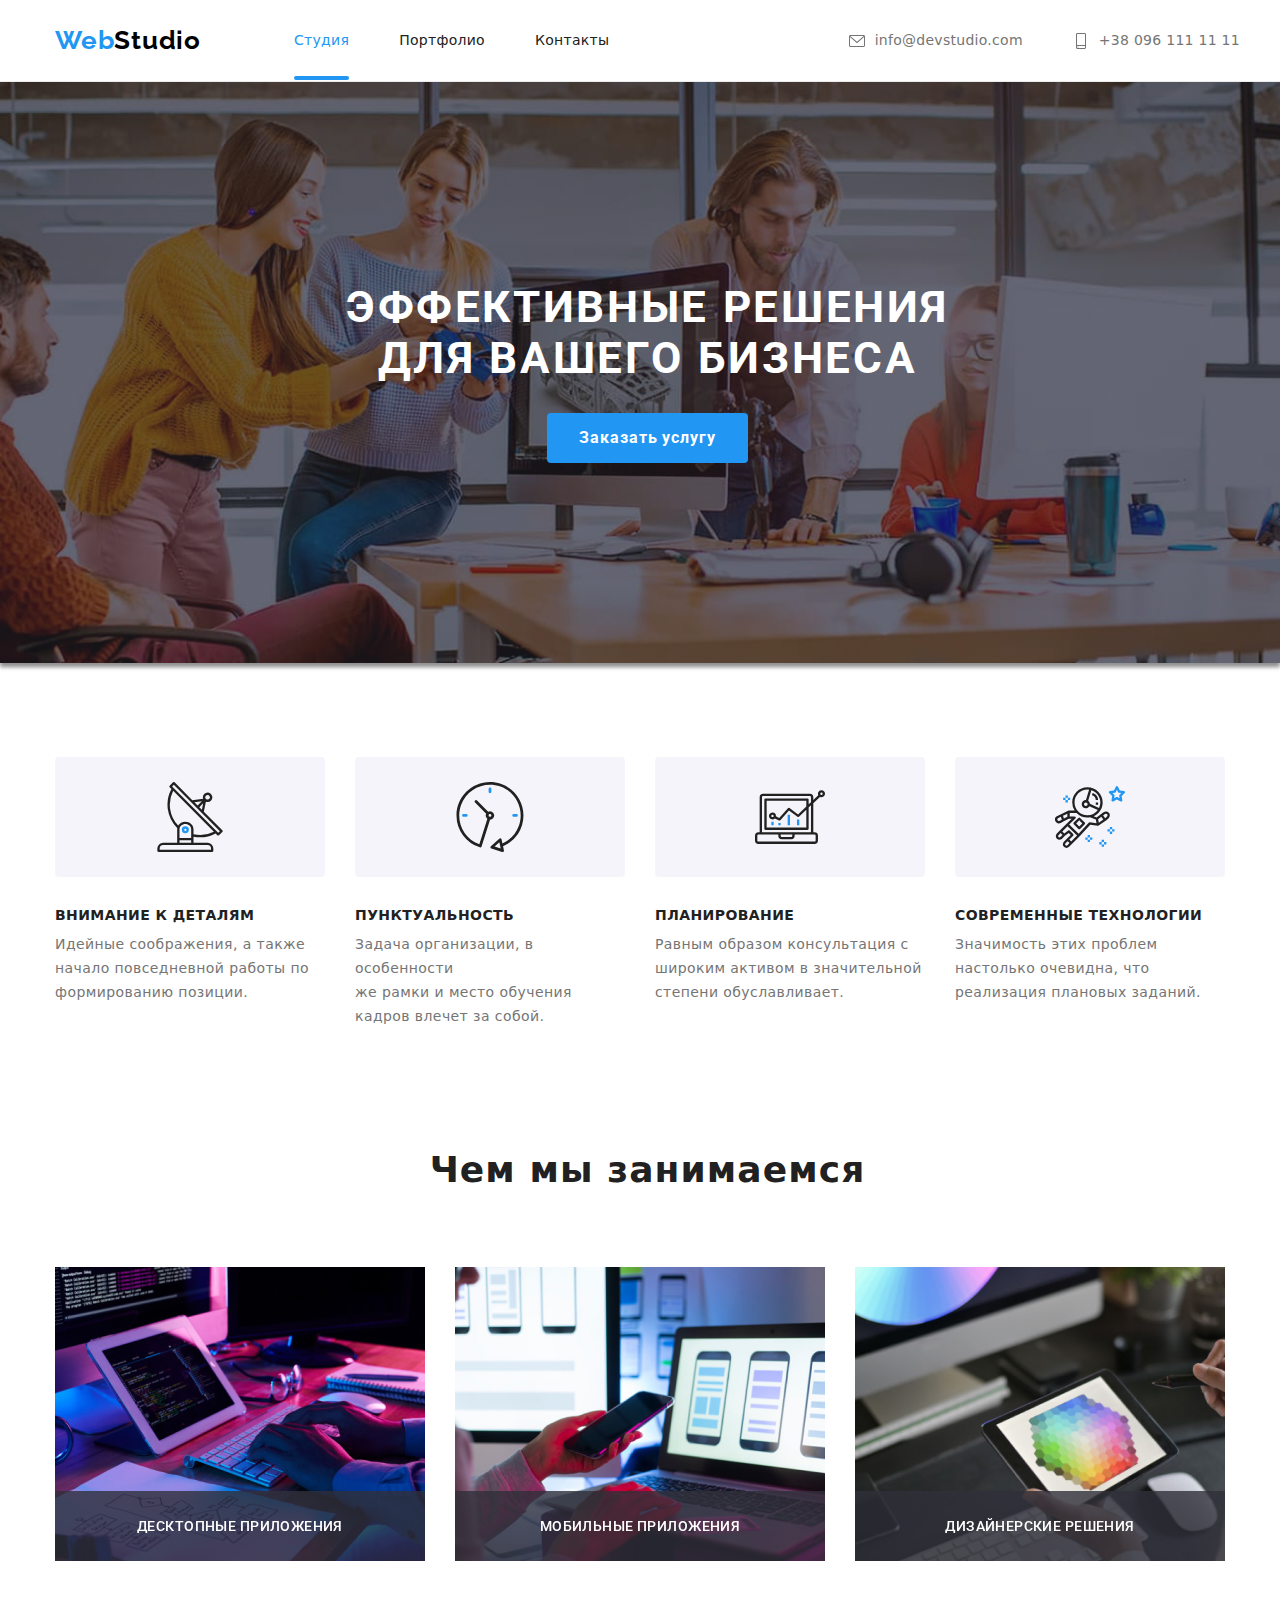
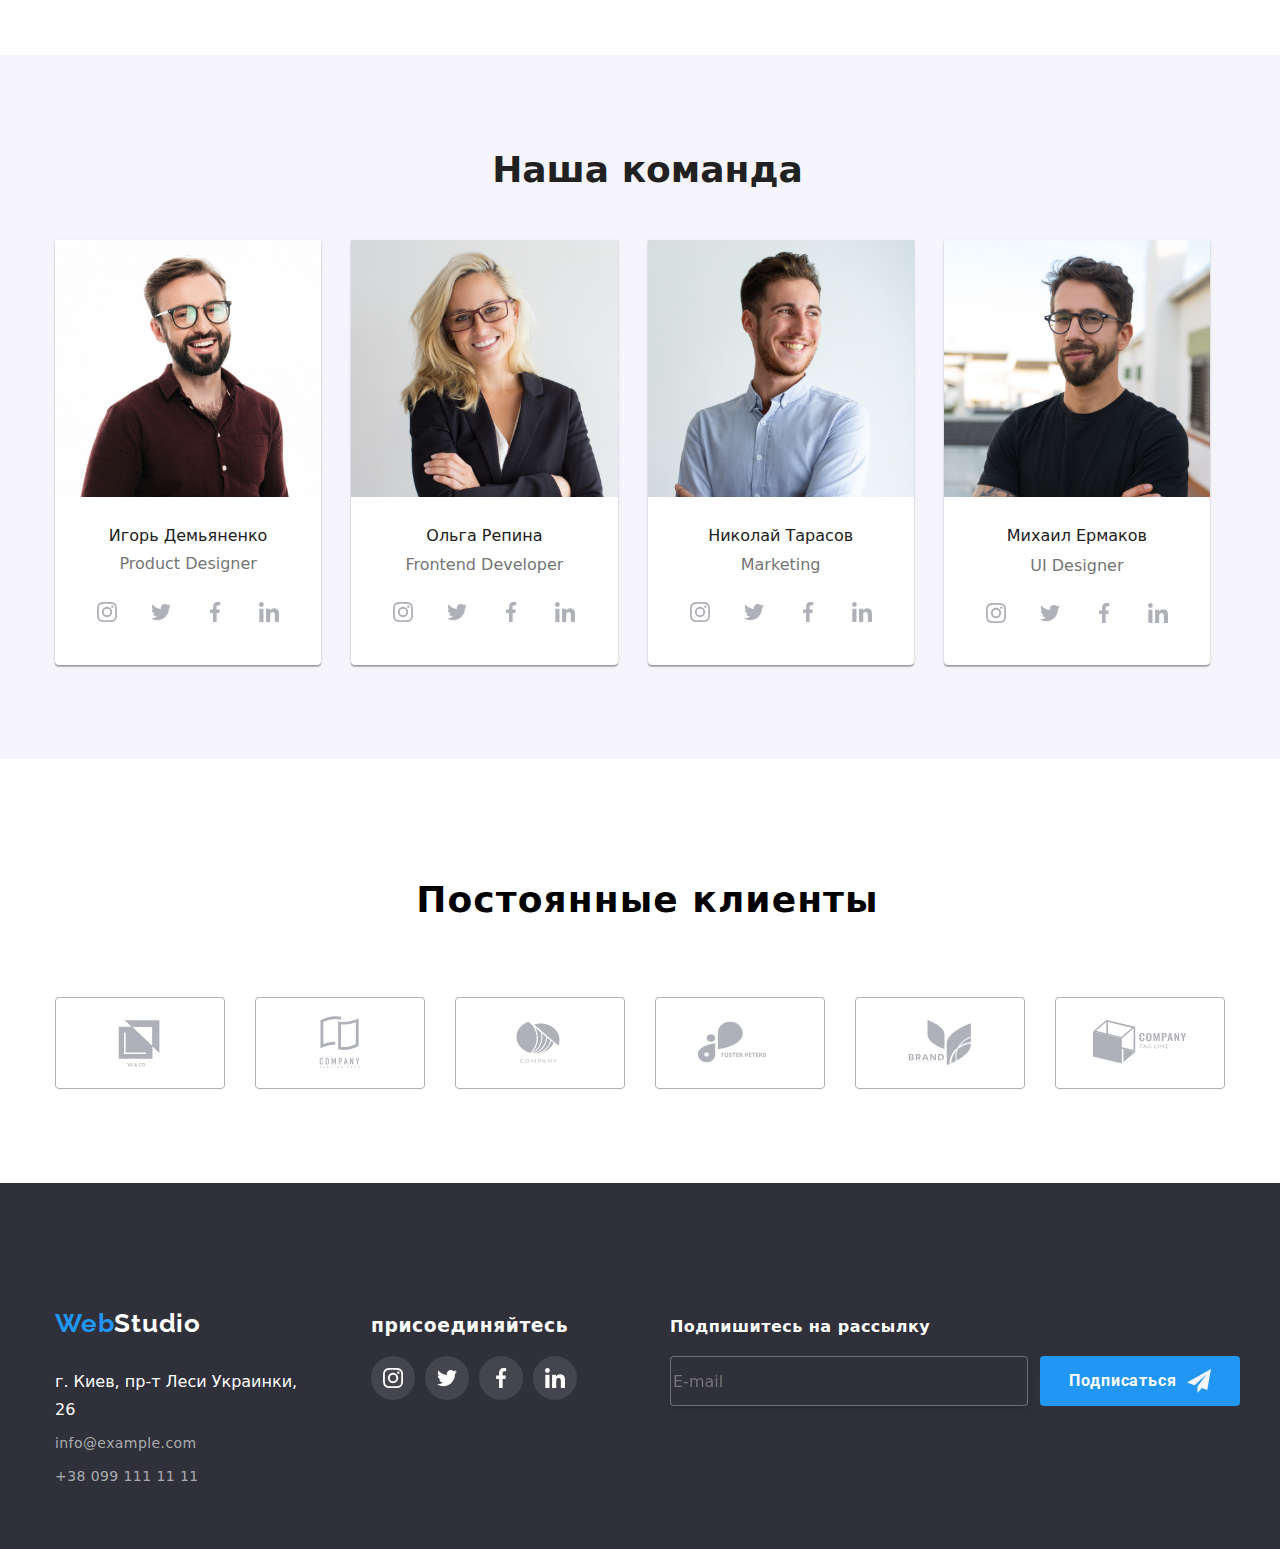
==== commit e5559728: "ok" ====
--- a/index.html
+++ b/index.html
@@ -22,43 +22,43 @@
   <body>
     <!-- Секция хедер -->
     <header class="header">
-      <div class="container header-nav-list">
-        <nav class="header-container">
-          <a class="header-logo" href="./index.html"
-            >Web<span class="logo-studio">Studio</span></a
+      <div class="container header__nav__list">
+        <nav class="header__container">
+          <a class="header__logo" href="./index.html"
+            >Web<span class="logo__studio">Studio</span></a
           >
 
-          <ul class="header-list list">
-            <li class="nav-item">
-              <a href="./index.html" class="header-item-studio current neon"
+          <ul class="header__list list">
+            <li class="nav__item">
+              <a href="./index.html" class="header__item__studio current neon"
                 >Студия</a
               >
             </li>
-            <li class="nav-item">
+            <li class="nav__item">
               <a
                 href="./portfolio.html"
-                class="header-item-portfolio"
+                class="header__item__portfolio"
                 target="_blank"
                 >Портфолио</a
               >
             </li>
             <li class="nav-item">
-              <a href="" class="header-item-contacts">Контакты</a>
+              <a href="" class="header__item__contacts">Контакты</a>
             </li>
           </ul>
         </nav>
-        <ul class="header-nav list">
-          <li class="mail-contacts link">
-            <a class="header-mail" href="mailto:info@devstudio.com">
-              <svg class="icon-mail" width="16px" height="12px">
+        <ul class="header__nav list">
+          <li class="mail__contacts link">
+            <a class="header__mail" href="mailto:info@devstudio.com">
+              <svg class="icon__mail" width="16px" height="12px">
                 <use href="./images/icons.svg/symbol-defs.svg#mail"></use>
               </svg>
               info@devstudio.com
             </a>
           </li>
-          <li class="mail-contacts link">
-            <a class="header-phone" href="tel:+380961111111">
-              <svg class="icon-phone" width="10px" height="16px">
+          <li class="mail__contacts link">
+            <a class="header__phone" href="tel:+380961111111">
+              <svg class="icon__phone" width="10px" height="16px">
                 <use href="./images/icons.svg/symbol-defs.svg#telefone"></use>
               </svg>
               +38 096 111 11 11</a
--- a/css/style.css
+++ b/css/style.css
@@ -52,21 +52,20 @@
 .container {
   width: 1200px;
   padding-left: 15px;
-  padding-right: 15px;
   margin-right: auto;
   margin-left: auto;
 }
-.header-container {
-  display: flex;
-  align-items: center;
-}
-.header-nav-list {
+.header__container {
+  display: flex;
+  align-items: center;
+}
+.header__nav__list {
   display: flex;
   align-items: center;
 }
 /* WebStudio */
 
-.header-logo {
+.header__logo {
   font-family: Raleway;
   font-style: normal;
   font-weight: bold;
@@ -78,7 +77,7 @@
   color: #2196f3;
 }
 /* WebStudio */
-.logo-studio {
+.logo__studio {
   font-family: Raleway;
   font-style: normal;
   font-weight: bold;
@@ -90,12 +89,12 @@
 }
 /* Студия */
 
-.header-list {
+.header__list {
   display: flex;
   margin: 0px;
 }
 
-.header-item-studio {
+.header__item__studio {
   font-weight: 500;
   padding-top: 32px;
   padding-bottom: 32px;
@@ -117,12 +116,12 @@
   width: 100%;
   height: 4px;
 }
-.header-list .nav-item .current {
+.header__list .nav__item .current {
   color: #2196f3;
 }
 /* Студия */
-.header-item-studio:hover,
-.header-item-studio:focus {
+.header__item__studio:hover,
+.header__item__studio:focus {
   font-weight: 500;
   line-height: 1.14;
   letter-spacing: 0.02em;
@@ -130,7 +129,7 @@
 }
 
 /* Портфолио */
-.header-item-portfolio {
+.header__item__portfolio {
   font-weight: 500;
   padding-top: 32px;
   padding-bottom: 32px;
@@ -144,18 +143,18 @@
 }
 
 /* Портфолио */
-.header-item-portfolio:hover,
-.header-item-portfolio:focus {
+.header__item__portfolio:hover,
+.header__item__portfolio:focus {
   font-weight: 500;
 
   letter-spacing: 0.02em;
   color: #2196f3;
 }
 /* Контакты */
-.nav-item:not(:last-child) {
+.nav__item:not(:last-child) {
   margin-right: 50px;
 }
-.header-item-contacts {
+.header__item__contacts {
   font-weight: 500;
   padding-top: 32px;
   padding-bottom: 32px;
@@ -167,29 +166,29 @@
 }
 
 /* Контакты */
-.header-item-contacts:hover,
-.header-item-contacts:focus {
+.header__item__contacts:hover,
+.header__item__contacts:focus {
   font-weight: 500;
   line-height: 1.14;
   letter-spacing: 0.02em;
 
   color: #2196f3;
 }
-.mail-contacts:hover {
+.mail__contacts:hover {
   color: #2196f3;
 }
-.header-nav {
+.header__nav {
   display: flex;
   margin-top: 0px;
   margin-bottom: 0px;
   margin-left: auto;
 }
 /* info@devstudio.com */
-.mail-contacts:not(:last-child) {
+.mail__contacts:not(:last-child) {
   margin-right: 50px;
 }
 
-.header-mail {
+.header__mail {
   display: flex;
   align-items: center;
   font-weight: 500;
@@ -199,28 +198,28 @@
   color: #757575;
   transition: color var(--transition-timing) var(--transition-function);
 }
-.icon-mail {
+.icon__mail {
   fill: #757575;
   margin-right: 10px;
   height: 16px;
 }
-.header-mail:hover .icon-mail,
-.header-mail:focus .icon-mail,
-.header-phone:hover .icon-phone,
-.header-phone:focus .icon-phone {
+.header__mail:hover .icon__mail,
+.header__mail:focus .icon__mail,
+.header__phone:hover .icon__phone,
+.header__phone:focus .icon__phone {
   fill: #2196f3;
 }
 
 /* info@devstudio.com */
-.header-mail:hover,
-.header-mail:focus,
-.header-phone:hover,
-.header-phone:focus {
+.header__mail:hover,
+.header__mail:focus,
+.header__phone:hover,
+.header__phone:focus {
   color: #2196f3;
 }
 /* +38 096 111 11 11 */
 
-.header-phone {
+.header__phone {
   display: block;
   display: flex;
   align-items: center;
@@ -234,7 +233,7 @@
 }
 /* +38 096 111 11 11 */
 
-.icon-phone {
+.icon__phone {
   fill: #757575;
   margin-right: 10px;
   width: 16px;
@@ -501,7 +500,9 @@
 .checkbox:checked + .custom-checkbox {
   background-color: #2196f3;
   outline-color: #2196f3;
-}
+  box-shadow: 0px 4px 4px rgb(0 0 0 / 25%), 0px 4px 4px rgb(0 0 0 / 25%);
+}
+
 .visualitty-hidden {
   position: absolute;
   white-space: nowrap;
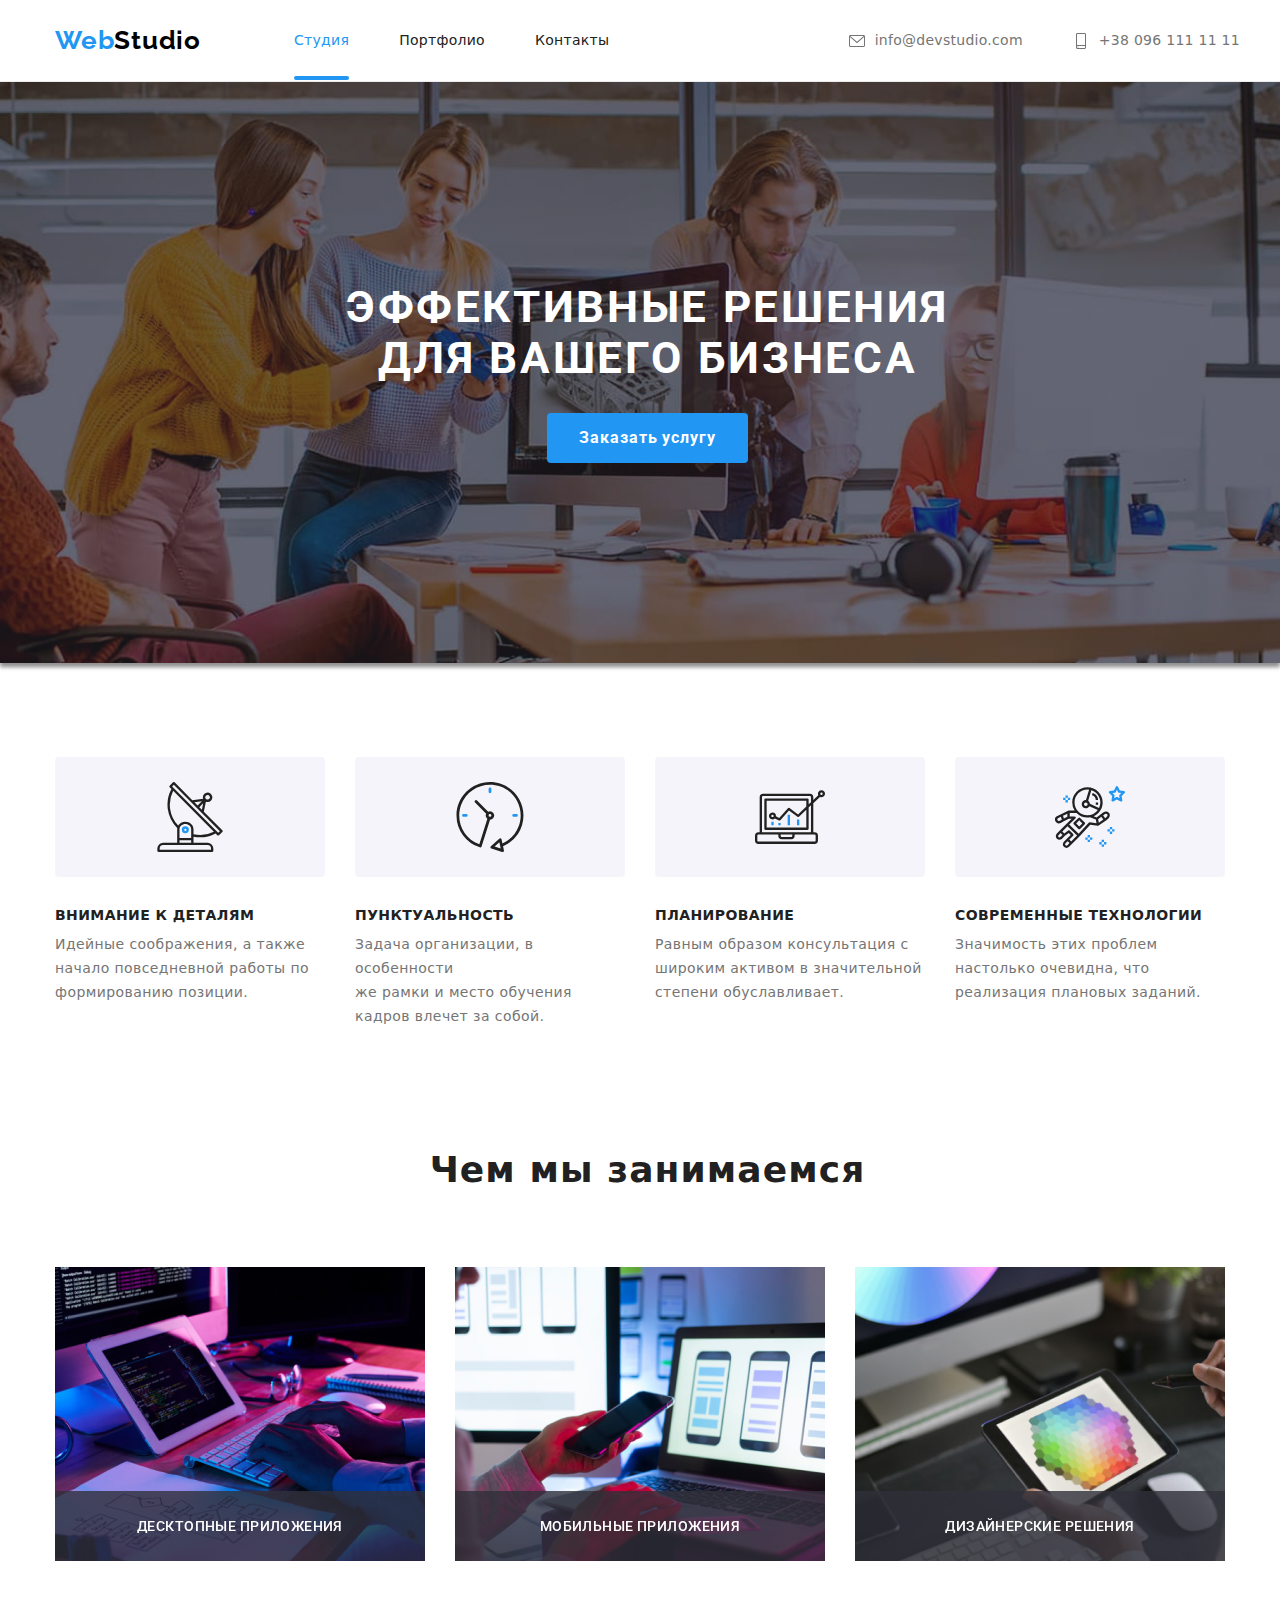
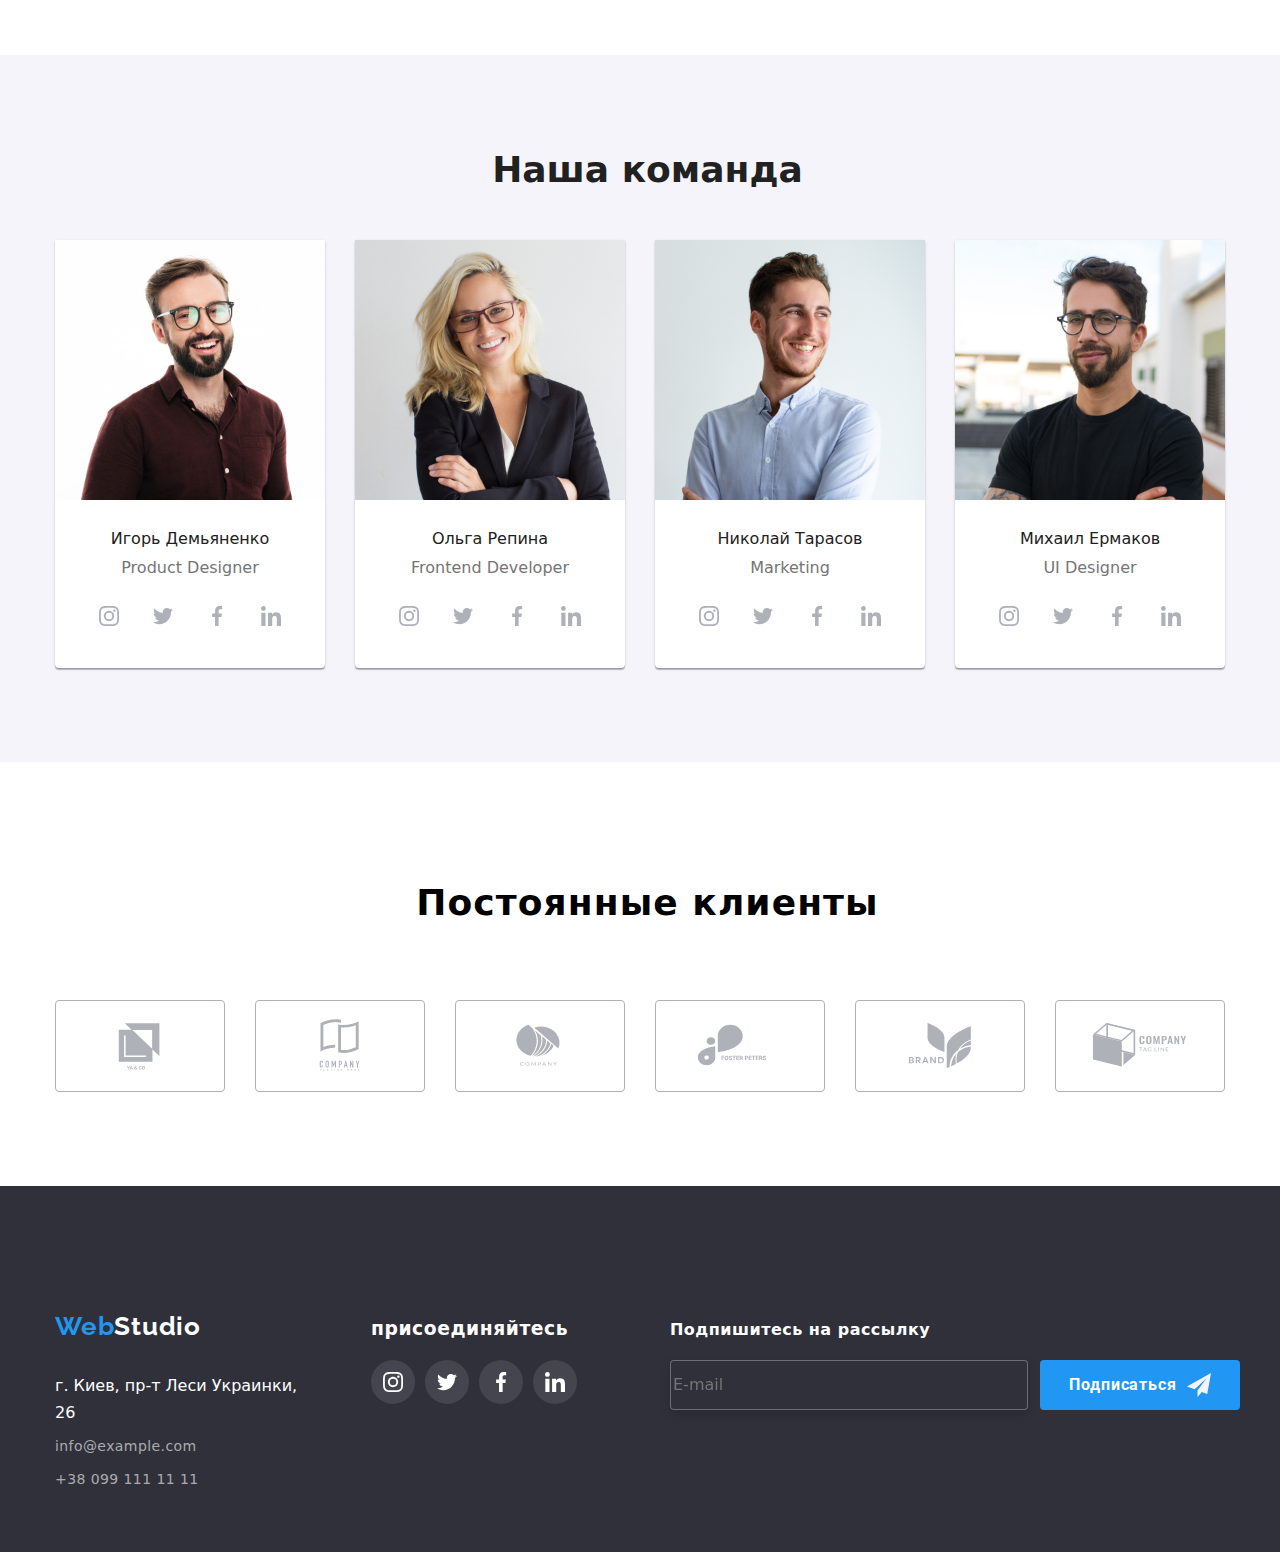
==== commit e7d95d8d: "ok" ====
--- a/index.html
+++ b/index.html
@@ -7,6 +7,7 @@
     <title>Document</title>
     <!--Стили-->
     <link rel="stylesheet" href="./css/style.css" />
+    <link rel="stylesheet" href="./css/main.min.css" />
     <!--Основные шрифты-->
     <link rel="preconnect" href="https://fonts.googleapis.com" />
     <link rel="preconnect" href="https://fonts.gstatic.com" crossorigin />
@@ -22,43 +23,45 @@
   <body>
     <!-- Секция хедер -->
     <header class="header">
-      <div class="container header__nav__list">
-        <nav class="header__container">
-          <a class="header__logo" href="./index.html"
+      <div class="container header__container">
+        <nav class="nav">
+          <a class="logo" href="./index.html"
             >Web<span class="logo__studio">Studio</span></a
           >
 
-          <ul class="header__list list">
-            <li class="nav__item">
-              <a href="./index.html" class="header__item__studio current neon"
+          <ul class="site__nav list">
+            <li class="site__nav__item">
+              <a
+                href="./index.html"
+                class="site__nav__link site__nav__link__current neon"
                 >Студия</a
               >
             </li>
-            <li class="nav__item">
+            <li class="site__nav__item">
               <a
                 href="./portfolio.html"
-                class="header__item__portfolio"
+                class="site__nav__link__portfolio"
                 target="_blank"
                 >Портфолио</a
               >
             </li>
-            <li class="nav-item">
-              <a href="" class="header__item__contacts">Контакты</a>
+            <li class="site__nav__item">
+              <a href="" class="site__nav__link__contacts">Контакты</a>
             </li>
           </ul>
         </nav>
-        <ul class="header__nav list">
-          <li class="mail__contacts link">
-            <a class="header__mail" href="mailto:info@devstudio.com">
-              <svg class="icon__mail" width="16px" height="12px">
+        <ul class="contacts list">
+          <li class="contacts__item link">
+            <a class="contacts__link" href="mailto:info@devstudio.com">
+              <svg class="link__contacts__icon" width="16px" height="12px">
                 <use href="./images/icons.svg/symbol-defs.svg#mail"></use>
               </svg>
               info@devstudio.com
             </a>
           </li>
-          <li class="mail__contacts link">
-            <a class="header__phone" href="tel:+380961111111">
-              <svg class="icon__phone" width="10px" height="16px">
+          <li class="contacts__item link">
+            <a class="contacts__link" href="tel:+380961111111">
+              <svg class="link__contacts__icon" width="16px" height="16px">
                 <use href="./images/icons.svg/symbol-defs.svg#telefone"></use>
               </svg>
               +38 096 111 11 11</a
@@ -68,74 +71,87 @@
       </div>
     </header>
     <!-- Уникальный контент -->
-    <main class="main">
-      <section class="unique-content">
+    <main>
+      <section class="unique__content">
         <div class="container">
-          <h1 class="main-logo">
+          <h1 class="main__logo">
             Эффективные решения<br />
             для вашего бизнеса
           </h1>
-          <button class="main-button" type="button" data-modal-open>
+          <button class="main__button" type="button" data__modal__open>
             Заказать услугу
           </button>
           <!--  МОДАЛКА    -->
-          <div class="backdrop is-hidden" data-modal>
+          <div class="backdrop is__hidden" data__modal>
             <div class="modal">
-              <button class="close-btn" data-modal-close>
+              <button class="close__btn" data__modal__close>
                 <svg class="close">
                   <use
                     href="./images/icons.svg/symbol-defs.svg#icon-close"
                   ></use>
                 </svg>
               </button>
-              <h2 class="modal-title">
+              <h2 class="modal__title">
                 Оставьте свои данные, мы вам перезвоним
               </h2>
-              <form class="form-js">
-                <div class="modal-js">
+              <form class="form__js">
+                <div class="modal__js">
                   <label for="name">Имя</label>
-                  <input class="box-input" type="text" name="name" id="name" />
-                  <svg class="modal-icon">
+                  <input class="box__input" type="text" name="name" id="name" />
+                  <svg class="modal__icon">
                     <use href="./images/icons.svg/modal.svg#black-man"></use>
                   </svg>
                 </div>
-                <div class="modal-js">
+                <div class="modal__js">
                   <label for="phone">Телефон</label>
-                  <input class="box-input" type="text" name="name" id="phone" />
-                  <svg class="modal-icon">
+                  <input
+                    class="box__input"
+                    type="text"
+                    name="name"
+                    id="phone"
+                  />
+                  <svg class="modal__icon">
                     <use href="./images/icons.svg/modal.svg#black-phone"></use>
                   </svg>
                 </div>
-                <div class="modal-js">
+                <div class="modal__js">
                   <label for="email">Почта</label>
-                  <input class="box-input" type="text" name="name" id="email" />
-                  <svg class="modal-icon">
+                  <input
+                    class="box__input"
+                    type="text"
+                    name="name"
+                    id="email"
+                  />
+                  <svg class="modal__icon">
                     <use href="./images/icons.svg/modal.svg#black-email"></use>
                   </svg>
                 </div>
-                <div class="modal-js">
-                  <label for="box-input-coment">Коментарий</label>
+                <div class="modal__js">
+                  <label for="box__input__coment">Коментарий</label>
                   <textarea
-                    class="box-input-coment"
+                    class="box__input__coment"
                     name="coment"
-                    id="box-input-coment"
+                    id="box__input__coment"
                     placeholder="Введите текст"
                   ></textarea>
                 </div>
-                <div class="modal-js">
+                <div class="modal__js">
                   <label class="checkbox__label">
-                    <input class="checkbox visualitty-hidden" type="checkbox" />
-                    <span class="custom-checkbox">
-                      <svg class="custom-checkbox-icon">
+                    <input
+                      class="checkbox visualitty__hidden"
+                      type="checkbox"
+                    />
+                    <span class="custom__checkbox">
+                      <svg class="custom__checkbox__icon">
                         <use
                           href="./images/icons.svg/modal.svg#checkmark"
                         ></use>
                       </svg>
                     </span>
-                    <span class="text-modal"
+                    <span class="text__modal"
                       >Соглашаюсь с рассылкой и принимаю</span
                     >
-                    <a class="modal-link" href=""> Условия договора </a>
+                    <a class="modal__link" href=""> Условия договора </a>
                   </label>
                 </div>
               </form>
@@ -150,54 +166,54 @@
 
       <section class="hero">
         <div class="container">
-          <ul class="hero-list list">
-            <li class="hero-item">
-              <div class="hero-item-logo">
-                <svg class="item-logo-svg">
+          <ul class="hero__list list">
+            <li class="hero__item">
+              <div class="hero__item__logo">
+                <svg class="hero__item__svg">
                   <use href="./images/icons.svg/symbol-defs.svg#antenna"></use>
                 </svg>
               </div>
-              <h3 class="hero-title">Внимание к деталям</h3>
-              <p class="upper-title">
+              <h3 class="hero__title">Внимание к деталям</h3>
+              <p class="upper__text">
                 Идейные соображения, а также <br />
                 начало повседневной работы по формированию позиции.
               </p>
             </li>
 
-            <li class="hero-item clock">
-              <div class="hero-item-logo">
-                <svg class="item-logo-svg">
+            <li class="hero__item clock">
+              <div class="hero__item__logo">
+                <svg class="hero__item__svg">
                   <use href="./images/icons.svg/symbol-defs.svg#clock-1"></use>
                 </svg>
               </div>
-              <h3 class="hero-title">Пунктуальность</h3>
-              <p class="upper-title">
+              <h3 class="hero__title">Пунктуальность</h3>
+              <p class="upper__text">
                 Задача организации, в особенности<br />
                 же рамки и место обучения кадров влечет за собой.
               </p>
             </li>
 
-            <li class="hero-item noute">
-              <div class="hero-item-logo">
-                <svg class="item-logo-svg">
+            <li class="hero__item noute">
+              <div class="hero__item__logo">
+                <svg class="hero__item__svg">
                   <use href="./images/icons.svg/symbol-defs.svg#noute"></use>
                 </svg>
               </div>
-              <h3 class="hero-title">Планирование</h3>
-              <p class="upper-title">
+              <h3 class="hero__title">Планирование</h3>
+              <p class="upper__text">
                 Равным образом консультация с широким активом в значительной
                 степени обуславливает.
               </p>
             </li>
 
-            <li class="hero-item cosmo">
-              <div class="hero-item-logo">
-                <svg class="item-logo-svg">
+            <li class="hero__item cosmo">
+              <div class="hero__item__logo">
+                <svg class="hero__item__svg">
                   <use href="./images/icons.svg/symbol-defs.svg#cosmo"></use>
                 </svg>
               </div>
-              <h3 class="hero-title">Современные технологии</h3>
-              <p class="upper-title">
+              <h3 class="hero__title">Современные технологии</h3>
+              <p class="upper__text">
                 Значимость этих проблем настолько очевидна, что реализация
                 плановых заданий.
               </p>
@@ -207,96 +223,97 @@
       </section>
       <section class="study">
         <div class="container">
-          <h2 class="study-title" lang="ru">Чем мы занимаемся</h2>
-          <ul class="study-list list">
-            <li class="picture-item">
+          <h2 class="study__title" lang="ru">Чем мы занимаемся</h2>
+          <ul class="study__list list">
+            <li class="study__item">
               <img
-                class="study-item-image"
+                class="study__item__image"
                 src="./images/image-1.jpg"
                 alt="image1"
                 width="370"
                 height="294"
               />
-              <div class="box-1">
-                <h3 class="tittle-work">Десктопные приложения</h3>
-              </div>
-            </li>
-            <li class="picture-item">
+              <div class="box">
+                <h3 class="tittle__work">Десктопные приложения</h3>
+              </div>
+            </li>
+            <li class="study__item">
               <img
-                class="study-item-image"
+                class="study__item__image"
                 src="./images/image-2.jpg"
                 alt="image2"
                 width="370"
                 height="294"
               />
-              <div class="box-1">
-                <h3 class="tittle-work">Мобильные приложения</h3>
-              </div>
-            </li>
-            <li class="picture-item">
+              <div class="box">
+                <h3 class="tittle__work">Мобильные приложения</h3>
+              </div>
+            </li>
+            <li class="study__item">
               <img
-                class="study-item-image"
+                class="study__item__image"
                 src="./images/image-3.jpg"
                 alt="image3"
                 width="370"
                 height="294"
               />
-              <div class="box-1">
-                <h3 class="tittle-work">Дизайнерские решения</h3>
+              <div class="box">
+                <h3 class="tittle__work">Дизайнерские решения</h3>
               </div>
             </li>
           </ul>
         </div>
       </section>
+      <!--=====================================================================-->
 
       <!-- Секци наша команда-->
-      <section class="about">
+      <section class="comands">
         <div class="container">
-          <h2 class="about-text" lang="ru">Наша команда</h2>
-          <ul class="about-list list">
-            <li class="about-item">
+          <h2 class="comands__text" lang="ru">Наша команда</h2>
+          <ul class="comands__list list">
+            <li class="comands__item">
               <img
-                class="about-imag1 icons"
+                class="comands__img icons"
                 src="./images/imges-1.jpg"
                 alt="Игорь Демьяненко"
                 width="270"
                 height="260"
               />
 
-              <div class="about-product">
-                <h3 class="about-title-igor" lang="ru">Игорь Демьяненко</h3>
-                <p class="about-upper-product">Product Designer</p>
-                <ul class="soc-sety">
-                  <li class="team-icon">
-                    <a class="team-link-icon" href="" aria-label="instagram">
-                      <svg class="svg-icon">
+              <div class="comands__product">
+                <h3 class="comands__title" lang="ru">Игорь Демьяненко</h3>
+                <p class="comands__upper">Product Designer</p>
+                <ul class="social">
+                  <li class="social__item">
+                    <a class="social__link" href="" aria-label="instagram">
+                      <svg class="social__icon">
                         <use
                           href="./images/icons.svg/symbol-defs.svg#instagram"
                         ></use>
                       </svg>
                     </a>
                   </li>
-                  <li class="team-icon">
-                    <a class="team-link-icon" href="" aria-label="twitter">
-                      <svg class="svg-icon">
+                  <li class="social__item">
+                    <a class="social__link" href="" aria-label="twitter">
+                      <svg class="social__icon">
                         <use
                           href="./images/icons.svg/symbol-defs.svg#twitter"
                         ></use>
                       </svg>
                     </a>
                   </li>
-                  <li class="team-icon">
-                    <a class="team-link-icon" href="" aria-label="facebook">
-                      <svg class="svg-icon">
+                  <li class="social__item">
+                    <a class="social__link" href="" aria-label="facebook">
+                      <svg class="social__icon">
                         <use
                           href="./images/icons.svg/symbol-defs.svg#facebook"
                         ></use>
                       </svg>
                     </a>
                   </li>
-                  <li class="team-icon">
-                    <a class="team-link-icon" href="" aria-label="linkedin">
-                      <svg class="svg-icon">
+                  <li class="social__item">
+                    <a class="social__link" href="" aria-label="linkedin">
+                      <svg class="social__icon">
                         <use
                           href="./images/icons.svg/symbol-defs.svg#linkedin"
                         ></use>
@@ -307,48 +324,48 @@
               </div>
             </li>
 
-            <li class="about-item">
+            <li class="comands__item">
               <img
-                class="about-imag2"
+                class="comands__imag"
                 src="./images/imges-2.jpg"
                 alt="Ольга Репина"
                 width="270"
                 height="260"
               />
-              <div class="about-product">
-                <h3 class="about-title-olga" lang="ru">Ольга Репина</h3>
-                <p class="about-upper-fronted">Frontend Developer</p>
-                <ul class="soc-sety">
-                  <li class="team-icon">
-                    <a class="team-link-icon" href="" aria-label="instagram">
-                      <svg class="svg-icon">
+              <div class="comands__product">
+                <h3 class="comands__title" lang="ru">Ольга Репина</h3>
+                <p class="comands__upper">Frontend Developer</p>
+                <ul class="social">
+                  <li class="social__item">
+                    <a class="social__link" href="" aria-label="instagram">
+                      <svg class="social__icon">
                         <use
                           href="./images/icons.svg/symbol-defs.svg#instagram"
                         ></use>
                       </svg>
                     </a>
                   </li>
-                  <li class="team-icon">
-                    <a class="team-link-icon" href="" aria-label="twitter">
-                      <svg class="svg-icon">
+                  <li class="social__item">
+                    <a class="social__link" href="" aria-label="twitter">
+                      <svg class="social__icon">
                         <use
                           href="./images/icons.svg/symbol-defs.svg#twitter"
                         ></use>
                       </svg>
                     </a>
                   </li>
-                  <li class="team-icon">
-                    <a class="team-link-icon" href="" aria-label="facebook">
-                      <svg class="svg-icon">
+                  <li class="social__item">
+                    <a class="social__link" href="" aria-label="facebook">
+                      <svg class="social__icon">
                         <use
                           href="./images/icons.svg/symbol-defs.svg#facebook"
                         ></use>
                       </svg>
                     </a>
                   </li>
-                  <li class="team-icon">
-                    <a class="team-link-icon" href="" aria-label="linkedin">
-                      <svg class="svg-icon">
+                  <li class="social__item">
+                    <a class="social__link" href="" aria-label="linkedin">
+                      <svg class="social__icon">
                         <use
                           href="./images/icons.svg/symbol-defs.svg#linkedin"
                         ></use>
@@ -359,48 +376,48 @@
               </div>
             </li>
 
-            <li class="about-item">
+            <li class="comands__item">
               <img
-                class="about-imag3"
+                class="comands__imag"
                 src="./images/imges-3.jpg"
                 alt="Николай Тарасов"
                 width="270"
                 height="260"
               />
-              <div class="about-product">
-                <h3 class="about-title-nicolay" lang="ru">Николай Тарасов</h3>
-                <p class="about-upper-marketing">Marketing</p>
-                <ul class="soc-sety">
-                  <li class="team-icon">
-                    <a class="team-link-icon" href="" aria-label="instagram">
-                      <svg class="svg-icon">
+              <div class="comands__product">
+                <h3 class="comands__title" lang="ru">Николай Тарасов</h3>
+                <p class="comands__upper">Marketing</p>
+                <ul class="social">
+                  <li class="social__item">
+                    <a class="social__link" href="" aria-label="instagram">
+                      <svg class="social__icon">
                         <use
                           href="./images/icons.svg/symbol-defs.svg#instagram"
                         ></use>
                       </svg>
                     </a>
                   </li>
-                  <li class="team-icon">
-                    <a class="team-link-icon" href="" aria-label="twitter">
-                      <svg class="svg-icon">
+                  <li class="social__item">
+                    <a class="social__link" href="" aria-label="twitter">
+                      <svg class="social__icon">
                         <use
                           href="./images/icons.svg/symbol-defs.svg#twitter"
                         ></use>
                       </svg>
                     </a>
                   </li>
-                  <li class="team-icon">
-                    <a class="team-link-icon" href="" aria-label="facebook">
-                      <svg class="svg-icon">
+                  <li class="social__item">
+                    <a class="social__link" href="" aria-label="facebook">
+                      <svg class="social__icon">
                         <use
                           href="./images/icons.svg/symbol-defs.svg#facebook"
                         ></use>
                       </svg>
                     </a>
                   </li>
-                  <li class="team-icon">
-                    <a class="team-link-icon" href="" aria-label="linkedin">
-                      <svg class="svg-icon">
+                  <li class="social__item">
+                    <a class="social__link" href="" aria-label="linkedin">
+                      <svg class="social__icon">
                         <use
                           href="./images/icons.svg/symbol-defs.svg#linkedin"
                         ></use>
@@ -411,48 +428,48 @@
               </div>
             </li>
 
-            <li class="about-item">
+            <li class="comands__item">
               <img
-                class="about-imag4"
+                class="comands__imag"
                 src="./images/imges-4.jpg"
                 alt="Михаил Ермаков"
                 width="270"
                 height="260"
               />
-              <div class="about-product">
-                <h3 class="about-title-mihail" lang="ru">Михаил Ермаков</h3>
-                <p class="about-upper">UI Designer</p>
-                <ul class="soc-sety">
-                  <li class="team-icon">
-                    <a class="team-link-icon" href="" aria-label="instagram">
-                      <svg class="svg-icon">
+              <div class="comands__product">
+                <h3 class="comands__title" lang="ru">Михаил Ермаков</h3>
+                <p class="comands__upper">UI Designer</p>
+                <ul class="social">
+                  <li class="social__item">
+                    <a class="social__link" href="" aria-label="instagram">
+                      <svg class="social__icon">
                         <use
                           href="./images/icons.svg/symbol-defs.svg#instagram"
                         ></use>
                       </svg>
                     </a>
                   </li>
-                  <li class="team-icon">
-                    <a class="team-link-icon" href="" aria-label="twitter">
-                      <svg class="svg-icon">
+                  <li class="social__item">
+                    <a class="social__link" href="" aria-label="twitter">
+                      <svg class="social__icon">
                         <use
                           href="./images/icons.svg/symbol-defs.svg#twitter"
                         ></use>
                       </svg>
                     </a>
                   </li>
-                  <li class="team-icon">
-                    <a class="team-link-icon" href="" aria-label="facebook">
-                      <svg class="svg-icon">
+                  <li class="social__item">
+                    <a class="social__link" href="" aria-label="facebook">
+                      <svg class="social__icon">
                         <use
                           href="./images/icons.svg/symbol-defs.svg#facebook"
                         ></use>
                       </svg>
                     </a>
                   </li>
-                  <li class="team-icon">
-                    <a class="team-link-icon" href="" aria-label="linkedin">
-                      <svg class="svg-icon">
+                  <li class="social__item">
+                    <a class="social__link" href="" aria-label="linkedin">
+                      <svg class="social__icon">
                         <use
                           href="./images/icons.svg/symbol-defs.svg#linkedin"
                         ></use>
@@ -466,49 +483,52 @@
         </div>
       </section>
     </main>
+
+    <!--======================================================-->
+
     <!-- Секция наши клиенты -->
-    <section class="clients">
+    <section class="regular__customers">
       <div class="container">
-        <h2 class="most-client">Постоянные клиенты</h2>
-        <ul class="all-client">
-          <li class="client">
-            <a class="client-link" href="" aria-label="client-1">
-              <svg class="client-icon">
+        <h2 class="most__client">Постоянные клиенты</h2>
+        <ul class="clients">
+          <li class="clients__item">
+            <a class="clients__link" href="" aria-label="client-1">
+              <svg class="clients__icon">
                 <use href="./images/icons.svg/symbol-defs.svg#client-1"></use>
               </svg>
             </a>
           </li>
-          <li class="client">
-            <a class="client-link" href="" aria-label="client-2">
-              <svg class="client-icon">
+          <li class="clients__item">
+            <a class="clients__link" href="" aria-label="client-2">
+              <svg class="clients__icon">
                 <use href="./images/icons.svg/symbol-defs.svg#client-2"></use>
               </svg>
             </a>
           </li>
-          <li class="client">
-            <a class="client-link" href="" aria-label="client-3">
-              <svg class="client-icon">
+          <li class="clients__item">
+            <a class="clients__link" href="" aria-label="client-3">
+              <svg class="clients__icon">
                 <use href="./images/icons.svg/symbol-defs.svg#client-3"></use>
               </svg>
             </a>
           </li>
-          <li class="client">
-            <a class="client-link" href="" aria-label="client-4">
-              <svg class="client-icon">
+          <li class="clients__item">
+            <a class="clients__link" href="" aria-label="client-4">
+              <svg class="clients__icon">
                 <use href="./images/icons.svg/symbol-defs.svg#client-4"></use>
               </svg>
             </a>
           </li>
-          <li class="client">
-            <a class="client-link" href="" aria-label="client-5">
-              <svg class="client-icon">
+          <li class="clients__item">
+            <a class="clients__link" href="" aria-label="client-5">
+              <svg class="clients__icon">
                 <use href="./images/icons.svg/symbol-defs.svg#client-5"></use>
               </svg>
             </a>
           </li>
-          <li class="client">
-            <a class="client-link" href="" aria-label="client-6">
-              <svg class="client-icon">
+          <li class="clients__item">
+            <a class="clients__link" href="" aria-label="client-6">
+              <svg class="clients__icon">
                 <use href="./images/icons.svg/symbol-defs.svg#client-6"></use>
               </svg>
             </a>
@@ -518,59 +538,59 @@
     </section>
     <!-- Секция контакты -->
 
-    <footer class="footer-container">
-      <div class="container adress-footer">
-        <div class="conteyner-footer">
-          <a class="footer-logo" href="./index.html"
-            >Web<span class="logo-studio-footer">Studio</span></a
+    <footer class="footer__container">
+      <div class="container adress__footer">
+        <div class="conteyner__footer">
+          <a class="footer__logo" href="./index.html"
+            >Web<span class="logo__studio__footer">Studio</span></a
           >
           <address class="address">г. Киев, пр-т Леси Украинки, 26</address>
-          <ul class="footer-list list">
-            <li class="footer-adress">
-              <a class="footer-item" href="mailto:info@example.com"
+          <ul class="footer__list list">
+            <li class="footer__adress">
+              <a class="footer__item" href="mailto:info@example.com"
                 >info@example.com</a
               >
             </li>
-            <li class="footer-list list">
-              <a class="footer-item" href="tel:+380991111111"
+            <li class="footer__ist list">
+              <a class="footer__item" href="tel:+380991111111"
                 >+38 099 111 11 11</a
               >
             </li>
           </ul>
         </div>
-        <div class="sety-come">
+        <div class="sety__come">
           <h3 class="commen">присоединяйтесь</h3>
           <ul class="sety">
-            <li class="sety-social">
-              <a class="social-all" href="" aria-label="instogram">
-                <svg class="svg-icon-come">
+            <li class="sety__social">
+              <a class="social__all" href="" aria-label="instogram">
+                <svg class="svg__icon__come">
                   <use
                     href="./images/icons.svg/symbol-defs.svg#instagram-logo"
                   ></use>
                 </svg>
               </a>
             </li>
-            <li class="sety-social">
-              <a class="social-all" href="" aria-label="twitter">
-                <svg class="svg-icon-come">
+            <li class="sety__social">
+              <a class="social__all" href="" aria-label="twitter">
+                <svg class="svg__icon__come">
                   <use
                     href="./images/icons.svg/symbol-defs.svg#twitter-logo"
                   ></use>
                 </svg>
               </a>
             </li>
-            <li class="sety-social">
-              <a class="social-all" href="" aria-label="facebook">
-                <svg class="svg-icon-come">
+            <li class="sety__social">
+              <a class="social__all" href="" aria-label="facebook">
+                <svg class="svg__icon__come">
                   <use
                     href="./images/icons.svg/symbol-defs.svg#facebook-logo"
                   ></use>
                 </svg>
               </a>
             </li>
-            <li class="sety-social">
-              <a class="social-all" href="" aria-label="IN">
-                <svg class="svg-icon-come">
+            <li class="sety__social">
+              <a class="social__all" href="" aria-label="IN">
+                <svg class="svg__icon__come">
                   <use
                     href="./images/icons.svg/symbol-defs.svg#linkedin-logo"
                   ></use>
@@ -579,19 +599,19 @@
             </li>
           </ul>
         </div>
-        <form class="form-masenger">
-          <label class="masenger" for="label-masenger"
+        <form class="form__masenger">
+          <label class="masenger" for="label__masenger"
             >Подпишитесь на рассылку
             <input
-              class="label-masenger"
-              id="label-masenger"
+              class="label__masenger"
+              id="label__masenger"
               placeholder="E-mail"
               type="text"
             />
           </label>
-          <button class="masenger-send">
-            <span class="masenger-send-go">Подписаться</span>
-            <svg class="send-icon">
+          <button class="masenger__send">
+            <span class="masenger__send__go">Подписаться</span>
+            <svg class="send__icon">
               <use href="./images/icons.svg/modal.svg#icon-send-1"></use>
             </svg>
           </button>
--- a/css/style.css
+++ b/css/style.css
@@ -55,17 +55,17 @@
   margin-right: auto;
   margin-left: auto;
 }
+.nav {
+  display: flex;
+  align-items: center;
+}
 .header__container {
   display: flex;
   align-items: center;
 }
-.header__nav__list {
-  display: flex;
-  align-items: center;
-}
 /* WebStudio */
 
-.header__logo {
+.logo {
   font-family: Raleway;
   font-style: normal;
   font-weight: bold;
@@ -89,12 +89,12 @@
 }
 /* Студия */
 
-.header__list {
+.site__nav {
   display: flex;
   margin: 0px;
 }
 
-.header__item__studio {
+.site__nav__link {
   font-weight: 500;
   padding-top: 32px;
   padding-bottom: 32px;
@@ -116,12 +116,12 @@
   width: 100%;
   height: 4px;
 }
-.header__list .nav__item .current {
+.site__nav .site__nav__item .site__nav__link__current {
   color: #2196f3;
 }
 /* Студия */
-.header__item__studio:hover,
-.header__item__studio:focus {
+.site__nav__link:hover,
+.site__nav__link:focus {
   font-weight: 500;
   line-height: 1.14;
   letter-spacing: 0.02em;
@@ -129,7 +129,7 @@
 }
 
 /* Портфолио */
-.header__item__portfolio {
+.site__nav__link__portfolio {
   font-weight: 500;
   padding-top: 32px;
   padding-bottom: 32px;
@@ -143,18 +143,18 @@
 }
 
 /* Портфолио */
-.header__item__portfolio:hover,
-.header__item__portfolio:focus {
+.site__nav__link__portfolio:hover,
+.site__nav__link__portfolio:focus {
   font-weight: 500;
 
   letter-spacing: 0.02em;
   color: #2196f3;
 }
 /* Контакты */
-.nav__item:not(:last-child) {
+.site__nav__item:not(:last-child) {
   margin-right: 50px;
 }
-.header__item__contacts {
+.site__nav__link__contacts {
   font-weight: 500;
   padding-top: 32px;
   padding-bottom: 32px;
@@ -166,60 +166,49 @@
 }
 
 /* Контакты */
-.header__item__contacts:hover,
-.header__item__contacts:focus {
+.site__nav__link__contacts:hover,
+.site__nav__link__contacts:focus {
   font-weight: 500;
   line-height: 1.14;
   letter-spacing: 0.02em;
 
   color: #2196f3;
 }
-.mail__contacts:hover {
+.contacts__item:hover {
   color: #2196f3;
 }
-.header__nav {
+.contacts {
   display: flex;
   margin-top: 0px;
   margin-bottom: 0px;
   margin-left: auto;
 }
 /* info@devstudio.com */
-.mail__contacts:not(:last-child) {
+.contacts__item:not(:last-child) {
   margin-right: 50px;
 }
 
-.header__mail {
-  display: flex;
-  align-items: center;
-  font-weight: 500;
-  letter-spacing: 0.02em;
-  font-size: 14px;
-  line-height: 1.14;
-  color: #757575;
-  transition: color var(--transition-timing) var(--transition-function);
-}
-.icon__mail {
+.link__contacts__icon {
   fill: #757575;
   margin-right: 10px;
   height: 16px;
-}
-.header__mail:hover .icon__mail,
-.header__mail:focus .icon__mail,
-.header__phone:hover .icon__phone,
-.header__phone:focus .icon__phone {
+  transition: fill var(--transition-timing) var(--transition-function);
+}
+
+.contacts__link:hover .link__contacts__icon,
+.contacts__link:focus .link__contacts__icon {
   fill: #2196f3;
 }
-
-/* info@devstudio.com */
-.header__mail:hover,
-.header__mail:focus,
-.header__phone:hover,
-.header__phone:focus {
+.contacts__link:hover,
+.contacts__link:focus {
   color: #2196f3;
 }
-/* +38 096 111 11 11 */
-
-.header__phone {
+
+.contacts__link:hover,
+.contacts__link:focus {
+  color: #2196f3;
+}
+.contacts__link {
   display: block;
   display: flex;
   align-items: center;
@@ -231,31 +220,24 @@
   align-items: center;
   transition: color var(--transition-timing) var(--transition-function);
 }
-/* +38 096 111 11 11 */
-
-.icon__phone {
-  fill: #757575;
-  margin-right: 10px;
-  width: 16px;
-}
 
 /* Bg */
 .hero {
   padding-top: 94px;
   padding-bottom: 94px;
 }
-.hero-list {
-  display: flex;
-}
-.hero-item {
+.hero__list {
+  display: flex;
+}
+.hero__item {
   width: 270px;
 }
 
-.hero-item:not(:last-child) {
+.hero__item:not(:last-child) {
   margin-right: 30px;
 }
 
-.unique-content {
+.unique__content {
   margin: 0 auto;
   padding-top: 200px;
   padding-bottom: 200px;
@@ -274,7 +256,7 @@
   box-shadow: 0px 4px 4px rgba(0, 0, 0, 0.25), 0px 4px 4px rgba(0, 0, 0, 0.25);
 }
 /* Эффективные решения для вашегоt бизнеса */
-.main-logo {
+.main__logo {
   font-family: Roboto;
   text-align: center;
   letter-spacing: 0.06em;
@@ -288,12 +270,12 @@
   display: flexbox;
   margin: 30px 700px 200px 700px;
 }
-.main-button {
+.main__button {
   margin-top: 30px;
   padding: 10px 32px;
   min-width: 13px;
   color: #ffffff;
-  background-color: #2196f3;
+
   font-size: 16px;
   font-weight: bold;
   cursor: pointer;
@@ -303,15 +285,13 @@
   border-radius: 4px;
   border: 0;
   font-family: Roboto;
-}
-.main-button:hover,
-.main-button:focus {
-  font-family: Roboto;
-  line-height: 1.87;
-  align-items: center;
-  letter-spacing: 0.06em;
-  border-radius: 4px;
-  border: 0;
+  background-color: rgba(33, 150, 243, 1);
+  transition: background-color var(--transition-timing)
+    var(--transition-function);
+}
+.main__button:hover,
+.main__button:focus {
+  background-color: rgba(24, 140, 232, 1);
 }
 
 /* Модальное окно*/
@@ -325,7 +305,7 @@
   transition: opacity 250ms cubic-bezier(0.4, 0, 0.2, 1),
     transform 250ms cubic-bezier(0.4, 0, 0.2, 1);
 }
-.backdrop.is-hidden {
+.backdrop.is__hidden {
   position: fixed;
   top: 0;
   left: 0;
@@ -354,7 +334,7 @@
   width: 11px;
   height: 11px;
 }
-.close-btn {
+.close__btn {
   position: absolute;
   right: 8px;
   top: 8px;
@@ -367,28 +347,28 @@
   cursor: pointer;
   transition: fill var(--transition-timing) var(--transition-function);
 }
-.close-btn:hover,
-.close-btn:focus {
+.close__btn:hover,
+.close__btn:focus {
   fill: #2196f3;
 }
-.form-js {
+.form__js {
   margin-top: 12px;
 }
-.modal-title {
+.modal__title {
   font-family: Roboto;
   font-weight: 700;
   font-size: 20px;
   letter-spacing: 0.03em;
   line-height: 1.44;
 }
-.modal-js {
+.modal__js {
   display: flex;
   position: relative;
   flex-direction: column;
   margin-bottom: 10px;
   transition: 250ms cubic-bezier(0.4, 0, 0.2, 1);
 }
-.modal-js label {
+.modal__js label {
   margin-bottom: 4px;
   letter-spacing: 0.01em;
   line-height: 0.88;
@@ -396,10 +376,10 @@
   margin-left: 0px;
   text-align: left;
 }
-.modal-js input[type="checkbox"] {
+.modal__js input[type="checkbox"] {
   width: 40px;
 }
-.modal-link {
+.modal__link {
   line-height: 1.16;
   letter-spacing: 0.03em;
   color: #2196f3;
@@ -408,7 +388,7 @@
   text-underline-position: under;
 }
 
-.box-input {
+.box__input {
   height: 40px;
   border: 1px solid rgba(33, 33, 33, 0.2);
   border-radius: 4px;
@@ -417,7 +397,7 @@
   outline: transparent;
 }
 
-.box-input-coment {
+.box__input__coment {
   height: 120px;
   border: 1px solid rgba(33, 33, 33, 0.2);
   border-radius: 4px;
@@ -431,7 +411,7 @@
   outline: transparent;
 }
 
-.modal-icon {
+.modal__icon {
   position: absolute;
   top: 58%;
   left: 15px;
@@ -443,25 +423,25 @@
   outline: transparent;
 }
 
-.box-input:hover,
-.box-input:focus {
+.box__input:hover,
+.box__input:focus {
   border-color: #2196f3;
 }
 
-.modal-js:hover input,
-.modal-js:focus input {
+.modal__js:hover input,
+.modal__js:focus input {
   border-color: #2196f3;
 }
-.modal-icon:hover {
+.modal__icon:hover {
   fill: #2196f3;
 }
 
-.box-input:hover + .modal-icon,
-.box-input:focus + .modal-icon {
+.box__input:hover + .modal__icon,
+.box__input:focus + .modal__icon {
   fill: #2196f3;
 }
-.box-input-coment:hover,
-.box-input-coment:focus {
+.box__input__coment:hover,
+.box__input__coment:focus {
   border-color: #2196f3;
 }
 
@@ -472,14 +452,14 @@
   justify-content: center;
 }
 
-.custom-checkbox-icon {
+.custom__checkbox__icon {
   width: 10px;
   height: 10px;
   opacity: 0;
   transition: opacity 300ms ease-in;
 }
 
-.custom-checkbox {
+.custom__checkbox {
   width: 16px;
   height: 15px;
   display: flex;
@@ -493,17 +473,16 @@
   fill: #eeeeee;
 }
 
-.checkbox:checked + .custom-checkbox .custom-checkbox-icon {
+.checkbox:checked + .custom__checkbox .custom__checkbox__icon {
   opacity: 1;
   fill: #eeeeee;
 }
-.checkbox:checked + .custom-checkbox {
+.checkbox:checked + .custom__checkbox {
   background-color: #2196f3;
   outline-color: #2196f3;
-  box-shadow: 0px 4px 4px rgb(0 0 0 / 25%), 0px 4px 4px rgb(0 0 0 / 25%);
-}
-
-.visualitty-hidden {
+  box-shadow: 0px 4px 4px rgba(0, 0, 0, 0.25), 0px 4px 4px rgba(0, 0, 0, 0.25);
+}
+.visualitty__hidden {
   position: absolute;
   white-space: nowrap;
   width: 1px;
@@ -515,7 +494,7 @@
   clip-path: inset(50%);
   margin: -1px;
 }
-.text-modal {
+.text__modal {
   font-size: 14px;
 }
 .send {
@@ -524,7 +503,7 @@
   margin-top: 30px;
   min-width: 13px;
   color: #ffffff;
-  background-color: #2196f3;
+
   font-size: 16px;
   font-weight: bold;
   cursor: pointer;
@@ -534,10 +513,18 @@
   border-radius: 4px;
   border: 0;
   font-family: Roboto;
-}
+  background-color: rgba(33, 150, 243, 1);
+  transition: background-color var(--transition-timing)
+    var(--transition-function);
+}
+.send:hover,
+.send:focus {
+  background-color: rgba(24, 140, 232, 1);
+}
+/*=====================================================*/
 
 /* Внимание к деталям */
-.hero-title {
+.hero__title {
   font-size: 14px;
   line-height: 1.15;
   letter-spacing: 0.03em;
@@ -546,7 +533,7 @@
 
   color: #212121;
 }
-.hero-item-logo {
+.hero__item__logo {
   height: 120px;
   border-radius: 4px;
   margin-bottom: 30px;
@@ -555,12 +542,12 @@
   align-items: center;
   background-color: #f5f4fa;
 }
-.item-logo-svg {
+.hero__item__svg {
   width: 70px;
   height: 70px;
 }
 /* Идейные соображения, а также начало повседневной работы по формированию позиции. */
-.upper-title {
+.upper__text {
   font-size: 14px;
   line-height: 1.7;
   letter-spacing: 0.03em;
@@ -572,7 +559,7 @@
   padding-bottom: 94px;
 }
 
-.study-title {
+.study__title {
   margin-bottom: 50px;
   font-size: 36px;
   line-height: 2.62;
@@ -582,20 +569,20 @@
   color: #212121;
 }
 
-.study-list {
-  display: flex;
-}
-.picture-item:not(:last-child) {
+.study__list {
+  display: flex;
+}
+.study__item:not(:last-child) {
   margin-right: 30px;
 }
-.picture-item {
+.study__item {
   position: relative;
 }
 /* img */
-.study-item-image {
+.study__item__image {
   width: 370px;
 }
-.box-1 {
+.box {
   position: absolute;
   background: rgba(47, 48, 58, 0.8);
   width: 100%;
@@ -611,7 +598,7 @@
   max-width: 100%;
   height: auto;
 }
-.tittle-work {
+.tittle__work {
   color: #ffffff;
   font-family: "Roboto";
   font-style: normal;
@@ -624,196 +611,134 @@
 }
 
 /* Section bg */
-.about {
+.comands {
   text-align: center;
   padding-bottom: 94px;
   padding-top: 94px;
   padding-bottom: 94px;
   background: #f5f4fa;
 }
-.about-list {
+.comands__list {
   display: flex;
 }
 /* Наша команда */
-.about-text {
+.comands__text {
   color: #212121;
   font-weight: bold;
   font-size: 36px;
   margin-bottom: 50px;
   text-align: center;
 }
-.about-item {
+.comands__item {
   text-align: center;
   border-radius: 0px 0px 4px 4px;
   box-shadow: 0px 1px 3px rgb(0 0 0 / 12%), 0px 1px 1px rgb(0 0 0 / 14%),
     0px 2px 1px rgb(0 0 0 / 20%);
   background: #ffffff;
 }
-.about-item:not(:last-child) {
+.comands__item:not(:last-child) {
   margin-right: 30px;
 }
-.about-imag1 {
+.about__img {
   width: 270px;
 }
 
-.about-product {
+.comands__product {
   padding-top: 30px;
   padding-bottom: 30px;
 }
-/* Соц сети*/
-.soc-sety {
-  list-style-type: none;
-  display: flex;
-  padding-left: 0;
-  justify-content: center;
-  margin-top: 16px;
-}
-
-.team-icon:not(:last-child) {
-  margin-right: 10px;
-}
-.team-icon {
-  width: 44px;
-  height: 44px;
-}
-.team-link-icon {
-  display: flex;
-  width: 100%;
-  height: 100%;
-  justify-content: center;
-  align-items: center;
-  color: #afb1b8;
-  border-radius: 50%;
-  transition: color var(--transition-timing) var(--transition-function),
-    background-color var(--transition-timing) var(--transition-function);
-}
-
-.team-link-icon:hover,
-.team-link-icon:focus {
-  background-color: #2196f3;
-  color: #fff;
-}
-.svg-icon {
-  fill: currentColor;
-  width: 20px;
-  height: 20px;
-}
-.svg-icon:hover,
-.svg-icon:focus {
-  fill: #ffffff;
-  height: 100%;
-}
-
-/* img1 */
-.about-title-igor {
-  font-weight: 500;
-  font-size: 16px;
-  color: #212121;
-  margin-bottom: 10px;
-}
+
 /* Product Designer */
-.about-upper-product {
+.comands__upper {
   font-weight: normal;
   font-size: 16px;
   line-height: 1.18;
   color: #757575;
 }
-/* img2 */
-.about-item-block {
+.comands__item {
   box-shadow: 0px 1px 3px rgb(0 0 0 / 12%), 0px 1px 1px rgb(0 0 0 / 14%),
     0px 2px 1px rgb(0 0 0 / 20%);
   border-radius: 0px 0px 4px 4px;
 }
-.about-item:not(:last-child) {
+.comands__item:not(:last-child) {
   margin-right: 30px;
 }
-.about-imag2 {
+.comands__imag {
   width: 270px;
 }
-.about-title-olga {
+.comands__title {
   font-weight: 500;
   font-size: 16px;
   line-height: 1.18;
   margin-bottom: 10px;
   color: #212121;
 }
-.about-upper-fronted {
-  font-weight: normal;
-  font-size: 16px;
-  line-height: 1.18;
-  color: #757575;
-}
-/* img3 */
-.about-item-box {
-  margin-right: 30px;
-  box-shadow: 0px 1px 3px rgb(0 0 0 / 12%), 0px 1px 1px rgb(0 0 0 / 14%),
-    0px 2px 1px rgb(0 0 0 / 20%);
-  border-radius: 0px 0px 4px 4px;
-}
-.about-imag3 {
-  width: 270px;
-}
-.about-title-nicolay {
-  font-weight: 500;
-  font-size: 16px;
-  line-height: 1.18;
-  margin-bottom: 10px;
-  color: #212121;
-}
-.about-upper-marketing {
-  font-weight: normal;
-  font-size: 16px;
-  line-height: 1.18;
-  color: #757575;
-}
-/* img4 */
-.about-item {
-  margin-right: 30px;
-  box-shadow: 0px 1px 3px rgb(0 0 0 / 12%), 0px 1px 1px rgb(0 0 0 / 14%),
-    0px 2px 1px rgb(0 0 0 / 20%);
-  border-radius: 0px 0px 4px 4px;
-}
-.about-imag4 {
-  width: 270px;
-}
-.about-title-mihail {
-  font-weight: 500;
-  font-size: 16px;
-  line-height: 1.18;
-  margin-bottom: 10px;
-  color: #212121;
-}
-.about-upper {
-  font-weight: normal;
-  font-size: 16px;
-  line-height: 19px;
-  color: #757575;
+
+/* Соц сети*/
+.social {
+  list-style-type: none;
+  display: flex;
+  padding-left: 0;
+  justify-content: center;
+  margin-top: 16px;
+}
+
+.social__item:not(:last-child) {
+  margin-right: 10px;
+}
+.social__item {
+  width: 44px;
+  height: 44px;
+}
+.social__link {
+  display: flex;
+  width: 100%;
+  height: 100%;
+  justify-content: center;
+  align-items: center;
+  color: #afb1b8;
+  border-radius: 50%;
+  transition: color var(--transition-timing) var(--transition-function),
+    background-color var(--transition-timing) var(--transition-function);
+}
+
+.social__link:hover,
+.social__link:focus {
+  background-color: #2196f3;
+  color: #fff;
+}
+.social__icon {
+  fill: currentColor;
+  width: 20px;
+  height: 20px;
+}
+.social__icon:hover,
+.social__icon:focus {
+  fill: #ffffff;
+  height: 100%;
 }
 
 /*< !-- Секция наши клиенты -->*/
-.clients {
+.regular__customers {
   padding-top: 94px;
   padding-bottom: 94px;
 }
 
-.most-client {
+.most__client {
   text-align: center;
   margin-bottom: 50px;
   font-size: 36px;
   line-height: 2.62;
   letter-spacing: 0.03em;
 }
-.all-client {
-  display: inline;
-  list-style-type: none;
-}
-.all-client {
-  display: flex;
-}
-.client:not(:last-child) {
+
+.clients {
+  display: flex;
+}
+.clients__item:not(:last-child) {
   margin-right: 30px;
 }
-.client {
+.clients__item {
   display: flex;
   justify-content: center;
   align-items: center;
@@ -825,18 +750,18 @@
   cursor: pointer;
   transition: border-color var(--transition-timing) var(--transition-function);
 }
-.client:hover,
-.client:focus {
+.clients__item:hover,
+.clients__item:focus {
   border-color: #2196f3;
 }
-.client-icon {
+.clients__icon {
   width: 106px;
   height: 60px;
   fill: #afb1b8;
   transition: fill var(--transition-timing) var(--transition-function);
 }
 
-.client-link {
+.clients__link {
   display: flex;
   justify-content: center;
   align-items: center;
@@ -846,33 +771,29 @@
   color: currentColor;
   cursor: pointer;
 }
-.client-link:hover .client-icon,
-.client-link:focus .client-icon {
+.clients__link:hover .clients__icon,
+.clients__link:focus .clients__icon {
   fill: #2196f3;
 }
 
 /* Footer bg*/
-.adress-footer {
+.adress__footer {
   display: flex;
   align-items: baseline;
 }
 
-.footer-container {
+.footer__container {
   background: #2f303a;
   padding-top: 60px;
   padding-bottom: 60px;
 }
 
-.logo-footer {
-  padding-top: 60px;
-  padding-left: 215px;
-}
 .adress {
   font-size: 14px;
   line-height: 1.5;
   letter-spacing: 0.03em;
 }
-.footer-logo {
+.footer__logo {
   font-family: Raleway;
   font-weight: bold;
   font-size: 26px;
@@ -892,7 +813,7 @@
   color: #ffffff;
   margin-bottom: 9px;
 }
-.footer-item {
+.footer__item {
   text-decoration: none;
   line-height: 1.71;
   letter-spacing: 0.03em;
@@ -900,14 +821,14 @@
   font-size: 14px;
   color: rgba(255, 255, 255, 0.6);
 }
-.logo-studio-footer {
+.logo__studio__footer {
   color: #ffffff;
 }
-.footer-adress:not(:last-child) {
+.footer__adress:not(:last-child) {
   margin-bottom: 9px;
 }
 /*---Социальные Сети*/
-.sety-come {
+.sety__come {
   width: 206px;
   height: 80px;
   margin-left: 70px;
@@ -924,25 +845,25 @@
   list-style-type: none;
   margin-top: 20px;
 }
-.sety-social:not(:last-child) {
+.sety__social:not(:last-child) {
   margin-right: 10px;
 }
-.sety-social {
+.sety__social {
   width: 44px;
   height: 44px;
   background: rgba(255, 255, 255, 0.1);
   border-radius: 50%;
 }
-.svg-icon-come {
+.svg__icon__come {
   width: 20px;
   height: 20px;
 }
-.social-all:hover,
-.social-all:focus {
+.social__all:hover,
+.social__all:focus {
   border-radius: 50%;
   background: #2196f3;
 }
-.social-all {
+.social__all {
   display: flex;
   justify-content: center;
   height: 44px;
@@ -951,7 +872,7 @@
   transition: background var(--transition-timing) var(--transition-function);
   border-radius: 50%;
 }
-.form-masenger {
+.form__masenger {
   display: flex;
   align-items: end;
   margin-left: 93px;
@@ -961,7 +882,7 @@
   letter-spacing: 0.03em;
   color: #ffffff;
 }
-.label-masenger {
+.label__masenger {
   display: flex;
   border: 1px solid rgba(255, 255, 255, 0.3);
   filter: drop-shadow(0px 4px 4px rgba(0, 0, 0, 0.15));
@@ -972,11 +893,11 @@
   margin-top: 20px;
   color: white;
 }
-.masenger-send {
+.masenger__send {
   display: flex;
   width: 200px;
   margin-left: 12px;
-  background-color: rgb(33, 150, 243);
+  background-color: rgba(33, 150, 243, 1);
   justify-content: center;
   padding: 10px 22px;
   font-weight: bold;
@@ -988,12 +909,14 @@
   border-radius: 4px;
   border: 0px;
   font-family: Roboto;
-}
-
-.send-maseng {
-  color: #fff;
-}
-.send-icon {
+  transition: background-color var(--transition-timing)
+    var(--transition-function);
+}
+.masenger__send:hover,
+.masenger__send:focus {
+  background-color: rgb(13, 124, 209);
+}
+.send__icon {
   width: 24px;
   height: 24px;
 
@@ -1001,7 +924,7 @@
   margin-left: 10px;
   align-items: center;
 }
-.masenger-send-go {
+.masenger__send__go {
   color: rgb(255, 255, 255);
 }
 /*----ПОРТФОЛИО----*/
@@ -1009,12 +932,11 @@
 
 /* КНОПКИ*/
 
-.list-btn:not(:last-child) {
+.button__item:not(:last-child) {
   margin-right: 8px;
 }
-.portfolio-btn {
-  align-items: center;
-  font-weight: bold;
+.portfolio__btn {
+  align-items: center;
   font-family: inherit;
   text-align: center;
   padding: 6px 22px;
@@ -1023,41 +945,39 @@
   line-height: 1.62;
   letter-spacing: 0.03em;
   border: 0;
-  background-color: #f5f4fa;
+  background-color: rgba(245, 244, 250, 1);
   border-radius: 4px;
   transition: backround var(--transition-function), var(--transition-timing);
   color: #212121;
-}
-.portfolio-btn:hover,
-.portfolio-btn:focus {
-  background: #2196f3;
+  float: left;
+}
+.portfolio__btn:hover,
+.portfolio__btn:focus {
+  background: rgba(33, 150, 243, 1);
   box-shadow: 0px 3px 1px rgba(0, 0, 0, 0.1), 0px 1px 2px rgba(0, 0, 0, 0.08),
     0px 2px 2px rgba(0, 0, 0, 0.12);
   border-radius: 4px;
 
   color: #ffffff;
 }
-.container-block {
-  display: flex;
-}
 
 /*Уникальный контент*/
 
-.link-content {
+.content__link {
   display: block;
 }
-.link-content:hover,
-.link-content:focus {
+.content__link:hover,
+.content__link:focus {
   box-shadow: 0px 1px 1px rgba(0, 0, 0, 0.12), 0px 4px 4px rgba(0, 0, 0, 0.06),
     1px 4px 6px rgba(0, 0, 0, 0.16);
   transition: backround var(--transition-function), var(--transition-timing);
 }
-.uniqum-content-block {
+.content {
   display: flex;
   flex-wrap: wrap;
   margin: -15px;
 }
-.main-content {
+.content__item {
   margin: 15px;
   box-sizing: border-box;
   width: 370px;
@@ -1068,7 +988,7 @@
   position: relative;
 }
 
-.product-overlay {
+.product__overlay {
   position: absolute;
   top: 0;
   left: 0;
@@ -1080,23 +1000,23 @@
   opacity: 0;
 }
 
-.main-content:hover .product-overlay,
-.main-content:focus .product-overlay {
+.main__content:hover .product__overlay,
+.main__content:focus .product__overlay {
   transform: translateY(0%);
   opacity: 1;
 }
 
-.link-content:hover .product-overlay,
-.link-content:focus .product-overlay {
+.content__link:hover .product__overlay,
+.content__link:focus .product__overlay {
   transform: translateY(0%);
   opacity: 1;
 }
 
-.main-content:hover {
+.main__content:hover {
   cursor: pointer;
 }
 
-.image {
+.content__image {
   width: 370px;
 }
 
@@ -1115,16 +1035,16 @@
   margin-top: 4px;
 }
 
-.content-main {
+.content__list {
   display: flex;
   justify-content: center;
   margin-bottom: 34px;
 }
-.portfolio-container {
+.portfolio__container {
   padding-top: 94px;
   padding-bottom: 94px;
 }
-.paragraf-web {
+.paragraf__web {
   padding-top: 20px;
   padding-bottom: 20px;
   padding-left: 20px;
@@ -1134,7 +1054,7 @@
   border-bottom: 1px solid #eeeeee;
 }
 
-.content-text {
+.content__text {
   top: 0;
   left: 0;
   font-family: Roboto;
--- a/css/main.min.css
+++ b/css/main.min.css
@@ -0,0 +1 @@
+/* No CSS *//*# sourceMappingURL=main.min.css.map */